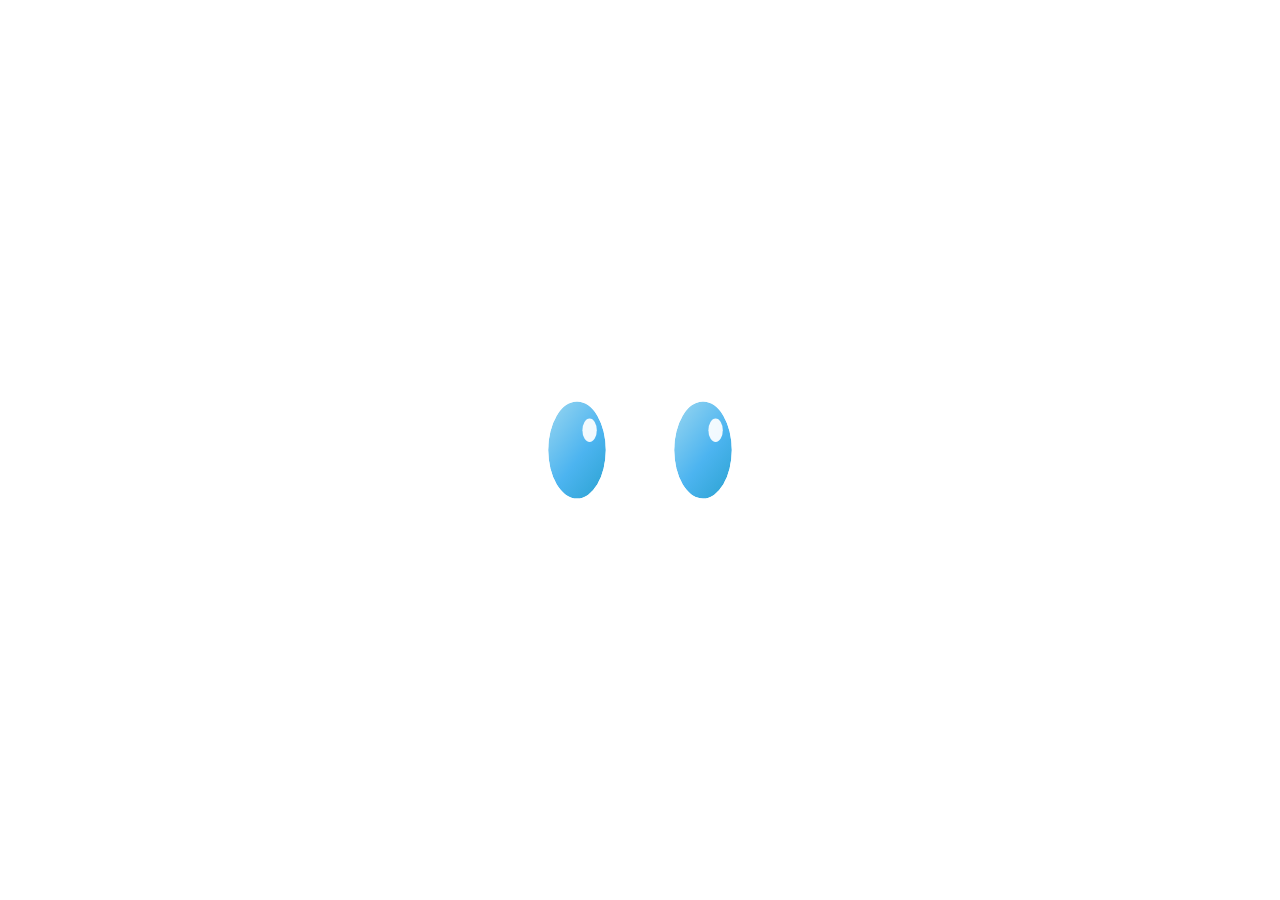
==== sydney2/index.html @ 77752e9c "Add Sydney 2 xatspace" ====
<!doctype html>
<html lang="en">
    <head>
        <meta charset="UTF-8" />
        <meta name="viewport" content="width=device-width, initial-scale=1.0" />
        <title>Sydney 2</title>
        <link rel="stylesheet" href="css/style.css" />
    </head>
    <body>
        <main class="xatspace" aria-label="Sydney Cinnamoroll inspired xatspace">
            <svg
                class="cinnamoroll"
                viewBox="0 0 1000 1000"
                role="img"
                aria-labelledby="cinnamoroll-title cinnamoroll-desc"
            >
                <title id="cinnamoroll-title">Cinnamoroll baby-blue eyes</title>
                <desc id="cinnamoroll-desc">
                    Two baby-blue Cinnamoroll inspired eyes on a pure white background.
                </desc>

                <defs>
                    <linearGradient id="eye-fill" x1="18%" y1="8%" x2="82%" y2="92%">
                        <stop offset="0%" stop-color="#89cff0" />
                        <stop offset="58%" stop-color="#4cb4f0" />
                        <stop offset="100%" stop-color="#34a7d9" />
                    </linearGradient>

                    <clipPath id="left-eye-clip">
                        <ellipse cx="430" cy="500" rx="32" ry="54" />
                    </clipPath>

                    <clipPath id="right-eye-clip">
                        <ellipse cx="570" cy="500" rx="32" ry="54" />
                    </clipPath>
                </defs>

                <g class="eyes" aria-hidden="true">
                    <g class="eye-track eye-track-left" clip-path="url(#left-eye-clip)">
                        <ellipse class="eye" cx="430" cy="500" rx="32" ry="54" />
                        <ellipse class="eye-shine" cx="444" cy="478" rx="8" ry="13" />
                        <rect class="eyelid eyelid-upper" x="390" y="360" width="80" height="66" rx="33" />
                        <rect class="eyelid eyelid-lower" x="390" y="574" width="80" height="66" rx="33" />
                    </g>

                    <g class="eye-track eye-track-right" clip-path="url(#right-eye-clip)">
                        <ellipse class="eye" cx="570" cy="500" rx="32" ry="54" />
                        <ellipse class="eye-shine" cx="584" cy="478" rx="8" ry="13" />
                        <rect class="eyelid eyelid-upper" x="530" y="360" width="80" height="66" rx="33" />
                        <rect class="eyelid eyelid-lower" x="530" y="574" width="80" height="66" rx="33" />
                    </g>
                </g>
            </svg>

            <a class="signature" href="https://xat.me/umbreon" target="_blank" rel="noopener noreferrer">
                <img src="signature.svg" alt="by karl" />
            </a>
        </main>

        <script src="js/script.js"></script>
    </body>
</html>
---- sydney2/css/style.css ----
:root {
    color-scheme: light;
    --fur: #ffffff;
    --eye-blue: #34a7d9;
}

* {
    box-sizing: border-box;
}

html,
body {
    width: 100%;
    min-height: 100%;
    margin: 0;
}

body {
    background: var(--fur);
    overflow: hidden;
}

.xatspace {
    position: relative;
    display: grid;
    place-items: center;
    width: 100vw;
    min-height: 100vh;
    background: var(--fur);
    overflow: hidden;
}

.cinnamoroll {
    display: block;
    width: min(100vw, 100vh);
    max-width: 980px;
    height: auto;
    overflow: visible;
    transform: translate3d(var(--tilt-x, 0), var(--tilt-y, 0), 0);
    transition: transform 140ms ease-out;
}

.eyes {
    animation: float-eyes 5.5s ease-in-out infinite;
    transform-origin: 500px 500px;
}

.eye-track {
    transform: translate(var(--eye-x, 0), var(--eye-y, 0));
    transition: transform 90ms ease-out;
}

.eye {
    fill: url("#eye-fill");
}

.eye-shine {
    fill: rgba(255, 255, 255, 0.92);
    pointer-events: none;
}

.eyelid {
    fill: var(--fur);
    pointer-events: none;
}

.eyelid-upper {
    animation: upper-lid 5.4s ease-in-out infinite;
}

.eyelid-lower {
    animation: lower-lid 5.4s ease-in-out infinite;
}

.eye-track-right .eyelid-upper,
.eye-track-right .eyelid-lower {
    animation-delay: 0.06s;
}

.signature {
    position: fixed;
    bottom: 28px;
    left: 50%;
    z-index: 2;
    opacity: 0.18;
    transform: translateX(-50%);
    transition:
        opacity 180ms ease,
        transform 180ms ease;
}

.signature:hover {
    opacity: 0.7;
    transform: translateX(-50%) translateY(-2px);
}

.signature img {
    display: block;
    width: auto;
    height: 24px;
    filter: none;
}

@keyframes float-eyes {
    0%,
    100% {
        transform: translateY(0);
    }

    50% {
        transform: translateY(-5px);
    }
}

@keyframes upper-lid {
    0%,
    3%,
    8%,
    58%,
    64%,
    100% {
        transform: translateY(0);
    }

    5%,
    60% {
        transform: translateY(86px);
    }
}

@keyframes lower-lid {
    0%,
    3%,
    8%,
    58%,
    64%,
    100% {
        transform: translateY(0);
    }

    5%,
    60% {
        transform: translateY(-86px);
    }
}

@media (prefers-reduced-motion: reduce) {
    .eyes,
    .eyelid-upper,
    .eyelid-lower {
        animation: none;
    }

    .cinnamoroll,
    .eye-track {
        transition: none;
    }
}

@media (max-width: 700px) {
    .cinnamoroll {
        width: 112vw;
    }

    .signature {
        bottom: 18px;
    }
}
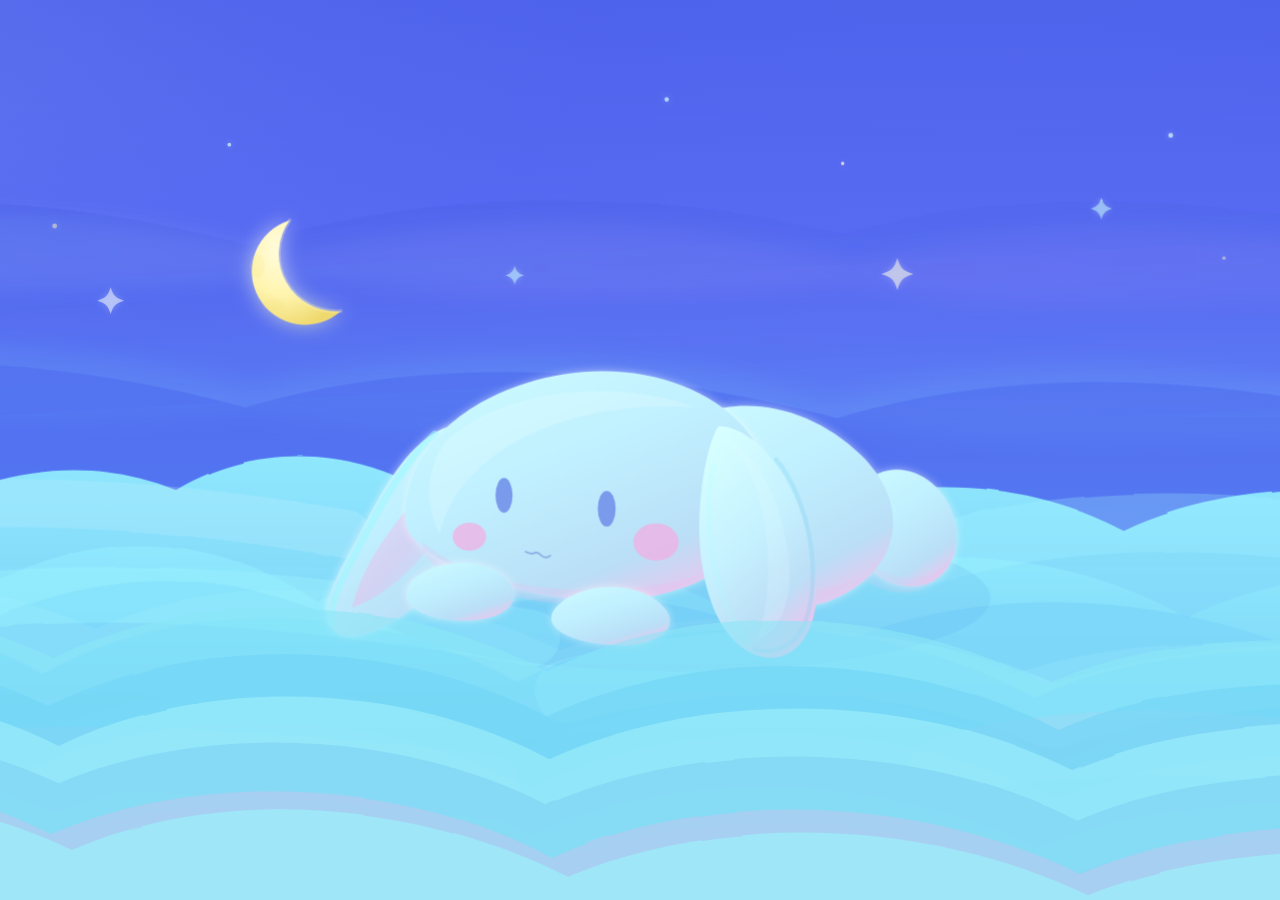
==== commit fbe76fa3: "Update Sydney2 Cinnamoroll xatspace" ====
--- a/sydney2/index.html
+++ b/sydney2/index.html
@@ -3,60 +3,665 @@
     <head>
         <meta charset="UTF-8" />
         <meta name="viewport" content="width=device-width, initial-scale=1.0" />
-        <title>Sydney 2</title>
+        <title>Cinnamoroll Test</title>
         <link rel="stylesheet" href="css/style.css" />
     </head>
     <body>
-        <main class="xatspace" aria-label="Sydney Cinnamoroll inspired xatspace">
+        <main class="stage" aria-label="Sydney Cinnamoroll cloud animation">
             <svg
-                class="cinnamoroll"
-                viewBox="0 0 1000 1000"
+                class="scene"
+                viewBox="0 0 960 540"
                 role="img"
-                aria-labelledby="cinnamoroll-title cinnamoroll-desc"
+                aria-labelledby="scene-title scene-desc"
+                preserveAspectRatio="xMidYMid slice"
             >
-                <title id="cinnamoroll-title">Cinnamoroll baby-blue eyes</title>
-                <desc id="cinnamoroll-desc">
-                    Two baby-blue Cinnamoroll inspired eyes on a pure white background.
+                <title id="scene-title">Sydney Cinnamoroll cloud animation</title>
+                <desc id="scene-desc">
+                    A custom pastel SVG scene with Cinnamoroll resting on clouds under a moonlit sky.
                 </desc>
 
                 <defs>
-                    <linearGradient id="eye-fill" x1="18%" y1="8%" x2="82%" y2="92%">
-                        <stop offset="0%" stop-color="#89cff0" />
-                        <stop offset="58%" stop-color="#4cb4f0" />
-                        <stop offset="100%" stop-color="#34a7d9" />
-                    </linearGradient>
-
-                    <clipPath id="left-eye-clip">
-                        <ellipse cx="430" cy="500" rx="32" ry="54" />
-                    </clipPath>
-
-                    <clipPath id="right-eye-clip">
-                        <ellipse cx="570" cy="500" rx="32" ry="54" />
-                    </clipPath>
+                    <linearGradient id="sky" x1="0" y1="0" x2="0" y2="1">
+                        <stop offset="0" stop-color="#3347df" />
+                        <stop offset="0.42" stop-color="#5268f3" />
+                        <stop offset="0.74" stop-color="#66aaf8" />
+                        <stop offset="1" stop-color="#8ad9ff" />
+                    </linearGradient>
+
+                    <linearGradient id="sky-brush" x1="0" y1="0" x2="1" y2="1">
+                        <stop offset="0" stop-color="#3447d8" stop-opacity="0.32" />
+                        <stop offset="1" stop-color="#739fff" stop-opacity="0.12" />
+                    </linearGradient>
+
+                    <radialGradient id="moon-sky-haze" cx="23%" cy="24%" r="26%">
+                        <stop offset="0" stop-color="#fff0b2" stop-opacity="0.16" />
+                        <stop offset="0.5" stop-color="#b4ddff" stop-opacity="0.09" />
+                        <stop offset="1" stop-color="#7aa8ff" stop-opacity="0" />
+                    </radialGradient>
+
+                    <radialGradient id="upper-sky-haze" cx="58%" cy="13%" r="62%">
+                        <stop offset="0" stop-color="#9ed4ff" stop-opacity="0.13" />
+                        <stop offset="0.48" stop-color="#c5a8ff" stop-opacity="0.06" />
+                        <stop offset="1" stop-color="#4657e8" stop-opacity="0" />
+                    </radialGradient>
+
+                    <linearGradient id="soft-violet-band" x1="0" y1="0" x2="1" y2="0">
+                        <stop offset="0" stop-color="#89f2ff" stop-opacity="0" />
+                        <stop offset="0.34" stop-color="#b8d8ff" stop-opacity="0.2" />
+                        <stop offset="0.6" stop-color="#f3b6ff" stop-opacity="0.13" />
+                        <stop offset="1" stop-color="#8af4ff" stop-opacity="0" />
+                    </linearGradient>
+
+                    <radialGradient id="star-soft-fill" cx="50%" cy="50%" r="58%">
+                        <stop offset="0" stop-color="#fffde6" stop-opacity="1" />
+                        <stop offset="0.54" stop-color="#d5fbff" stop-opacity="0.78" />
+                        <stop offset="1" stop-color="#d5fbff" stop-opacity="0" />
+                    </radialGradient>
+
+                    <linearGradient id="cloud-a" x1="0" y1="0" x2="0" y2="1">
+                        <stop offset="0" stop-color="#95f2ff" />
+                        <stop offset="1" stop-color="#66b6ee" />
+                    </linearGradient>
+
+                    <linearGradient id="cloud-b" x1="0" y1="0" x2="0" y2="1">
+                        <stop offset="0" stop-color="#76dcff" />
+                        <stop offset="1" stop-color="#5aa8ef" />
+                    </linearGradient>
+
+                    <linearGradient id="cloud-pink" x1="0" y1="0" x2="0" y2="1">
+                        <stop offset="0" stop-color="#ffc4ef" />
+                        <stop offset="1" stop-color="#f39bdc" />
+                    </linearGradient>
+
+                    <linearGradient id="fur" x1="0.2" y1="0" x2="0.82" y2="1">
+                        <stop offset="0" stop-color="#cbfaff" />
+                        <stop offset="0.42" stop-color="#c0efff" />
+                        <stop offset="0.78" stop-color="#badff7" />
+                        <stop offset="1" stop-color="#f1c3ed" />
+                    </linearGradient>
+
+                    <linearGradient id="fur-soft" x1="0.12" y1="0" x2="0.85" y2="1">
+                        <stop offset="0" stop-color="#e8ffff" stop-opacity="0.88" />
+                        <stop offset="0.58" stop-color="#b9efff" stop-opacity="0.58" />
+                        <stop offset="1" stop-color="#f4bde9" stop-opacity="0.48" />
+                    </linearGradient>
+
+                    <linearGradient id="front-ear-fur" x1="0.25" y1="0" x2="0.72" y2="1">
+                        <stop offset="0" stop-color="#d7ffff" />
+                        <stop offset="0.46" stop-color="#c6f2ff" />
+                        <stop offset="0.78" stop-color="#bddff7" />
+                        <stop offset="1" stop-color="#f0c2ed" />
+                    </linearGradient>
+
+                    <linearGradient id="ear-inner" x1="0" y1="0" x2="1" y2="1">
+                        <stop offset="0" stop-color="#f8c5f0" />
+                        <stop offset="0.52" stop-color="#eeb7ea" />
+                        <stop offset="1" stop-color="#aef8ff" />
+                    </linearGradient>
+
+                    <radialGradient id="moon-fill" cx="34%" cy="28%" r="78%">
+                        <stop offset="0" stop-color="#fffde2" />
+                        <stop offset="0.55" stop-color="#fff5af" />
+                        <stop offset="1" stop-color="#efd96e" />
+                    </radialGradient>
+
+                    <radialGradient id="sparkle-gold-glow" cx="50%" cy="50%" r="58%">
+                        <stop offset="0" stop-color="#fffad3" stop-opacity="0.95" />
+                        <stop offset="1" stop-color="#fff074" stop-opacity="0" />
+                    </radialGradient>
+
+                    <radialGradient id="sparkle-cyan-glow" cx="50%" cy="50%" r="58%">
+                        <stop offset="0" stop-color="#bafcff" stop-opacity="0.82" />
+                        <stop offset="0.56" stop-color="#a7f6ff" stop-opacity="0.28" />
+                        <stop offset="1" stop-color="#8ff5ff" stop-opacity="0" />
+                    </radialGradient>
+
+                    <radialGradient id="sparkle-pink-glow" cx="50%" cy="50%" r="58%">
+                        <stop offset="0" stop-color="#ffd3f3" stop-opacity="0.72" />
+                        <stop offset="0.58" stop-color="#ffc4ed" stop-opacity="0.24" />
+                        <stop offset="1" stop-color="#ffb4e6" stop-opacity="0" />
+                    </radialGradient>
+
+                    <linearGradient id="sparkle-ribbon-gradient" x1="0" y1="0" x2="1" y2="0">
+                        <stop offset="0" stop-color="#bffbff" stop-opacity="0" />
+                        <stop offset="0.32" stop-color="#bffbff" stop-opacity="0.72" />
+                        <stop offset="0.62" stop-color="#fff8b8" stop-opacity="0.92" />
+                        <stop offset="1" stop-color="#ffccef" stop-opacity="0" />
+                    </linearGradient>
+
+                    <filter id="cloud-soft" x="-5%" y="-10%" width="110%" height="125%">
+                        <feTurbulence baseFrequency="0.014" numOctaves="2" seed="13" type="fractalNoise" result="noise" />
+                        <feDisplacementMap in="SourceGraphic" in2="noise" scale="2.1" />
+                    </filter>
+
+                    <filter id="sky-soft" x="-12%" y="-12%" width="124%" height="124%">
+                        <feGaussianBlur stdDeviation="8" />
+                    </filter>
+
+                    <filter id="ambient-star-glow" x="-160%" y="-160%" width="420%" height="420%">
+                        <feGaussianBlur stdDeviation="2.2" result="blur" />
+                        <feColorMatrix
+                            in="blur"
+                            type="matrix"
+                            values="1 0 0 0 0.72  0 1 0 0 0.92  0 0 1 0 1  0 0 0 0.42 0"
+                            result="halo"
+                        />
+                        <feMerge>
+                            <feMergeNode in="halo" />
+                            <feMergeNode in="SourceGraphic" />
+                        </feMerge>
+                    </filter>
+
+                    <filter id="moon-glow" x="-110%" y="-110%" width="320%" height="320%">
+                        <feGaussianBlur stdDeviation="7.5" result="blur" />
+                        <feColorMatrix
+                            in="blur"
+                            type="matrix"
+                            values="1 0 0 0 1  0 1 0 0 0.86  0 0 1 0 0.32  0 0 0 0.58 0"
+                            result="glow"
+                        />
+                        <feMerge>
+                            <feMergeNode in="glow" />
+                            <feMergeNode in="SourceGraphic" />
+                        </feMerge>
+                    </filter>
+
+                    <filter id="fur-glow" x="-35%" y="-45%" width="170%" height="190%">
+                        <feGaussianBlur stdDeviation="3.2" result="blur" />
+                        <feColorMatrix
+                            in="blur"
+                            type="matrix"
+                            values="1 0 0 0 0.9  0 1 0 0 0.88  0 0 1 0 0.45  0 0 0 0.5 0"
+                            result="warm"
+                        />
+                        <feMerge>
+                            <feMergeNode in="warm" />
+                            <feMergeNode in="SourceGraphic" />
+                        </feMerge>
+                    </filter>
+
+                    <filter id="star-glow" x="-130%" y="-130%" width="360%" height="360%">
+                        <feGaussianBlur stdDeviation="4.4" result="blur" />
+                        <feColorMatrix
+                            in="blur"
+                            type="matrix"
+                            values="1 0 0 0 0.72  0 1 0 0 0.94  0 0 1 0 1  0 0 0 0.62 0"
+                            result="halo"
+                        />
+                        <feMerge>
+                            <feMergeNode in="halo" />
+                            <feMergeNode in="SourceGraphic" />
+                        </feMerge>
+                    </filter>
+
                 </defs>
 
-                <g class="eyes" aria-hidden="true">
-                    <g class="eye-track eye-track-left" clip-path="url(#left-eye-clip)">
-                        <ellipse class="eye" cx="430" cy="500" rx="32" ry="54" />
-                        <ellipse class="eye-shine" cx="444" cy="478" rx="8" ry="13" />
-                        <rect class="eyelid eyelid-upper" x="390" y="360" width="80" height="66" rx="33" />
-                        <rect class="eyelid eyelid-lower" x="390" y="574" width="80" height="66" rx="33" />
-                    </g>
-
-                    <g class="eye-track eye-track-right" clip-path="url(#right-eye-clip)">
-                        <ellipse class="eye" cx="570" cy="500" rx="32" ry="54" />
-                        <ellipse class="eye-shine" cx="584" cy="478" rx="8" ry="13" />
-                        <rect class="eyelid eyelid-upper" x="530" y="360" width="80" height="66" rx="33" />
-                        <rect class="eyelid eyelid-lower" x="530" y="574" width="80" height="66" rx="33" />
+                <rect x="-1100" y="-300" width="3160" height="1080" fill="url(#sky)" />
+
+                <g class="sky-atmosphere">
+                    <rect x="-1100" y="-300" width="3160" height="1080" fill="url(#upper-sky-haze)" />
+                    <rect x="-1100" y="-300" width="3160" height="1080" fill="url(#moon-sky-haze)" />
+                    <g filter="url(#sky-soft)" opacity="0.72">
+                        <path
+                            class="sky-band band-one"
+                            d="M-1100 102C-954 66 -810 76 -668 114C-526 78 -378 84 -230 122C-84 80 76 86 220 124C360 88 504 94 642 128C786 92 936 96 1082 130C1236 94 1398 101 1542 136C1708 98 1904 108 2060 150V220C1888 174 1700 170 1534 153C1384 178 1228 160 1084 164C932 144 788 178 642 146C500 157 362 161 224 140C84 155 -70 146 -226 152C-378 160 -528 136 -674 156C-820 140 -960 146 -1100 168Z"
+                            fill="url(#soft-violet-band)"
+                        />
+                        <path
+                            class="sky-band band-two"
+                            d="M-1100 202C-962 164 -820 174 -684 210C-544 172 -402 176 -256 216C-112 176 46 184 190 224C330 184 480 190 622 232C760 194 930 202 1094 244C1242 204 1404 214 1548 258C1710 220 1900 232 2060 282V346C1880 292 1708 284 1542 286C1388 260 1242 270 1092 274C930 252 778 280 622 250C474 265 330 266 188 242C42 258 -108 248 -254 255C-412 266 -552 242 -690 260C-834 246 -964 250 -1100 278Z"
+                            fill="#89eaff"
+                            opacity="0.16"
+                        />
+                    </g>
+                </g>
+
+                <g class="ambient-stars" filter="url(#ambient-star-glow)">
+                    <g class="star-depth star-depth-back">
+                        <circle class="ambient-dot twinkle-slow" cx="41" cy="102" r="1.8" fill="#fff7b6" />
+                        <circle class="ambient-dot twinkle-soft" cx="172" cy="41" r="1.4" fill="#c8fbff" />
+                        <circle class="ambient-dot twinkle-soft" cx="500" cy="7" r="1.7" fill="#c9f8ff" />
+                        <circle class="ambient-dot twinkle-slow" cx="632" cy="55" r="1.3" fill="#fffbe0" />
+                        <circle class="ambient-dot twinkle-soft" cx="878" cy="34" r="1.8" fill="#d8fbff" />
+                        <circle class="ambient-dot twinkle-slow" cx="918" cy="126" r="1.2" fill="#fff6ba" />
+                    </g>
+                    <g class="star-depth star-depth-front">
+                        <path
+                            class="ambient-star twinkle-bright"
+                            d="M0 -10C2 -3.6 3.6 -2 10 0C3.6 2 2 3.6 0 10C-2 3.6 -3.6 2 -10 0C-3.6 -2 -2 -3.6 0 -10Z"
+                            transform="translate(83 158)"
+                            fill="#f7fbff"
+                        />
+                        <path
+                            class="ambient-star twinkle-soft"
+                            d="M0 -7C1.4 -2.7 2.7 -1.4 7 0C2.7 1.4 1.4 2.7 0 7C-1.4 2.7 -2.7 1.4 -7 0C-2.7 -1.4 -1.4 -2.7 0 -7Z"
+                            transform="translate(386 139)"
+                            fill="#c7fbff"
+                        />
+                        <path
+                            class="ambient-star twinkle-bright"
+                            d="M0 -12C2.4 -4.2 4.2 -2.4 12 0C4.2 2.4 2.4 4.2 0 12C-2.4 4.2 -4.2 2.4 -12 0C-4.2 -2.4 -2.4 -4.2 0 -12Z"
+                            transform="translate(673 138)"
+                            fill="#fffbe6"
+                        />
+                        <path
+                            class="ambient-star twinkle-soft"
+                            d="M0 -8C1.6 -3 3 -1.6 8 0C3 1.6 1.6 3 0 8C-1.6 3 -3 1.6 -8 0C-3 -1.6 -1.6 -3 0 -8Z"
+                            transform="translate(826 89)"
+                            fill="#c8fbff"
+                        />
+                    </g>
+                </g>
+
+                <g class="sky-brushes" filter="url(#cloud-soft)">
+                    <path
+                        d="M-1100 88C-958 50 -808 68 -672 104C-532 66 -388 74 -250 110C-108 70 42 78 184 116C326 74 486 72 632 108C780 68 934 82 1082 116C1236 80 1394 86 1540 126C1712 90 1900 96 2060 132V246H-1100Z"
+                        fill="url(#sky-brush)"
+                    />
+                    <path
+                        d="M-1100 214C-960 180 -816 188 -680 224C-540 186 -398 194 -260 232C-112 190 44 200 184 238C326 196 480 208 628 246C770 204 930 214 1088 256C1240 220 1398 232 1546 276C1710 238 1900 248 2060 292V358H-1100Z"
+                        fill="#435beb"
+                        opacity="0.34"
+                    />
+                </g>
+
+                <g class="moon-stars">
+                    <g class="moon" filter="url(#moon-glow)">
+                        <path
+                            class="moon-crescent"
+                            d="M217.2 97.8A40 40 0 1 0 255.6 165.8A43 43 0 0 1 217.2 97.8Z"
+                            fill="url(#moon-fill)"
+                        />
+                        <path
+                            class="moon-inner-rim"
+                            d="M255.6 165.8A43 43 0 0 1 217.2 97.8"
+                            fill="none"
+                            stroke="#fff7bd"
+                            stroke-linecap="round"
+                            stroke-width="2.8"
+                            opacity="0.28"
+                        />
+                        <ellipse cx="193" cy="132" rx="5.5" ry="9" fill="#f2d76d" opacity="0.13" />
+                        <ellipse cx="205" cy="161" rx="8.5" ry="4.4" fill="#f2d76d" opacity="0.1" />
+                        <ellipse cx="205" cy="111" rx="4.8" ry="3.3" fill="#fffbd8" opacity="0.2" />
+                    </g>
+
+                </g>
+
+                <g class="cloud-field" filter="url(#cloud-soft)">
+                    <g class="cloud-back">
+                        <path
+                            d="M-680 318C-585 278 -458 278 -360 320C-278 282 -164 284 -72 322C-8 286 62 272 132 300C194 262 278 266 342 316C421 283 512 290 586 326C665 286 768 290 842 330C935 286 1062 292 1150 334C1240 304 1422 316 1660 364V650H-680Z"
+                            fill="url(#cloud-a)"
+                            opacity="0.92"
+                        />
+                        <path
+                            d="M-680 368C-574 320 -438 324 -336 372C-245 326 -120 328 -20 378C67 326 160 331 238 384C330 336 458 338 548 392C648 334 790 338 890 396C996 342 1160 352 1660 420V650H-680Z"
+                            fill="url(#cloud-a)"
+                            opacity="0.56"
+                        />
+                        <path
+                            d="M-680 392C-575 350 -445 350 -345 398C-254 354 -125 358 -22 405C82 350 194 360 290 415C386 364 512 370 610 424C722 366 888 372 1014 438C1136 390 1336 404 1660 470V650H-680Z"
+                            fill="#7bd6fa"
+                            opacity="0.76"
+                        />
+                        <path
+                            d="M-680 382C-556 340 -402 346 -280 392C-178 350 -40 356 72 404C170 360 310 366 420 420C520 382 655 390 760 438C880 396 1064 408 1660 490V650H-680Z"
+                            fill="#b8f2ff"
+                            opacity="0.13"
+                        />
+                    </g>
+
+                    <g class="cloud-mid">
+                        <path
+                            d="M-680 430C-574 374 -424 374 -320 430C-214 374 -70 380 32 438C138 378 282 384 388 444C502 386 660 392 776 456C894 400 1082 406 1660 502V650H-680Z"
+                            fill="url(#cloud-b)"
+                            opacity="0.96"
+                        />
+                        <path
+                            d="M-680 476C-570 424 -430 424 -326 478C-222 428 -82 432 20 488C124 432 278 438 386 498C505 438 672 438 792 504C914 450 1098 458 1660 540V650H-680Z"
+                            fill="url(#cloud-b)"
+                            opacity="0.68"
+                        />
+                    </g>
+
+                    <g class="cloud-front">
+                        <path
+                            d="M-680 502C-572 450 -436 448 -330 500C-226 452 -86 456 20 510C130 456 285 464 398 524C510 466 674 470 792 532C910 480 1090 488 1660 570V650H-680Z"
+                            fill="#8be2fb"
+                            opacity="0.86"
+                        />
+                        <path
+                            d="M-680 530C-574 478 -430 482 -324 536C-214 486 -70 490 42 542C150 494 290 500 398 558C510 506 666 512 778 568C896 516 1090 522 1660 596V650H-680Z"
+                            fill="#8be2fb"
+                            opacity="0.8"
+                        />
+                        <path
+                            d="M-680 550C-565 502 -430 506 -328 558C-220 512 -84 518 18 570C128 520 278 528 392 588C520 532 670 538 784 596C912 542 1122 548 1660 626V650H-680Z"
+                            fill="#f3b2e9"
+                            opacity="0.38"
+                        />
+                        <g class="cloud-brush" fill="none" stroke-linecap="round" stroke-linejoin="round">
+                            <path d="M-650 336C-520 300 -358 300 -224 340C-90 300 80 302 260 333" stroke="#c6efff" stroke-width="36" opacity="0.22" />
+                            <path d="M-620 390C-460 352 -286 360 -150 410C-18 366 170 370 399 411" stroke="#a0f7ff" stroke-width="42" opacity="0.32" />
+                            <path d="M425 451C548 418 680 422 790 470C920 426 1080 432 1260 476C1386 448 1500 460 1660 506" stroke="#a6f6ff" stroke-width="48" opacity="0.25" />
+                            <path d="M700 348C820 312 980 318 1120 360C1260 326 1450 335 1660 392" stroke="#a1f7ff" stroke-width="44" opacity="0.26" />
+                            <path d="M-620 514C-470 478 -330 486 -190 532C-60 490 130 496 366 522" stroke="#ffafe6" stroke-width="48" opacity="0.26" />
+                            <path d="M705 510C830 474 982 488 1118 532C1260 498 1450 510 1660 570" stroke="#ffafe6" stroke-width="48" opacity="0.24" />
+                        </g>
+                    </g>
+                </g>
+
+                <g class="cinnamoroll">
+                    <ellipse class="ground-glow" cx="508" cy="381" rx="235" ry="55" fill="#5ba6ee" opacity="0.17" />
+
+                    <g class="body-back" filter="url(#fur-glow)">
+                        <path
+                            class="tail-ball"
+                            d="M647 296C669 273 707 287 716 323C724 357 699 380 669 370C642 361 627 317 647 296Z"
+                            fill="url(#fur)"
+                        />
+                        <path
+                            class="tail-shadow"
+                            d="M643 346C659 368 696 374 711 352C706 380 665 385 643 363C637 357 637 350 643 346Z"
+                            fill="#efb8e7"
+                            opacity="0.14"
+                        />
+                        <path
+                            class="back-hump"
+                            d="M499 260C537 224 602 231 646 274C687 315 672 362 625 382C579 401 527 373 506 327C493 299 487 272 499 260Z"
+                            fill="url(#fur)"
+                        />
+                        <path
+                            class="back-shade"
+                            d="M519 323C548 370 599 386 640 367C618 392 557 397 520 355C508 341 505 328 519 323Z"
+                            fill="#efb8e7"
+                            opacity="0.2"
+                        />
+                    </g>
+
+                    <g class="left-ear-group" filter="url(#fur-glow)">
+                        <g class="left-ear-rest">
+                            <path
+                                class="left-ear"
+                                d="M332 254C309 264 291 292 275 323C259 354 242 378 246 397C252 419 281 411 311 387C343 361 366 323 379 289C385 273 371 257 349 253C343 252 337 252 332 254Z"
+                                fill="url(#fur)"
+                            />
+                            <path
+                                class="cool-edge left-ear-edge"
+                                d="M326 258C300 282 280 321 260 360C252 376 247 390 248 400"
+                            />
+                            <path
+                                class="left-inner"
+                                d="M304 316C286 337 270 363 264 388C286 381 307 363 326 338C335 326 332 315 323 311C317 309 310 310 304 316Z"
+                                fill="url(#ear-inner)"
+                                opacity="0.44"
+                            />
+                        </g>
+                        <g class="left-ear-rise">
+                            <path
+                                class="left-ear"
+                                d="M330 178C365 183 386 224 383 264C379 303 350 319 318 297C287 276 275 235 285 204C292 184 307 174 330 178Z"
+                                fill="url(#fur)"
+                            />
+                            <path
+                                class="left-inner"
+                                d="M322 191C349 200 369 229 369 258C350 239 330 218 305 198C309 192 315 189 322 191Z"
+                                fill="url(#ear-inner)"
+                                opacity="0.5"
+                            />
+                        </g>
+                    </g>
+
+                    <g class="head-group" filter="url(#fur-glow)">
+                        <path
+                            class="head"
+                            d="M304 323C302 278 337 238 394 220C457 200 523 214 558 253C588 287 579 330 540 359C497 391 413 389 348 361C321 349 305 336 304 323Z"
+                            fill="url(#fur)"
+                        />
+                        <path
+                            class="belly-shade"
+                            d="M317 339C356 374 447 386 525 364C482 397 380 390 331 360C321 354 316 346 317 339Z"
+                            fill="#eeb6eb"
+                            opacity="0.24"
+                        />
+                        <path
+                            class="head-highlight"
+                            d="M337 261C377 227 454 214 522 238C456 234 392 249 354 289C341 302 333 318 330 333C318 314 319 279 337 261Z"
+                            fill="#eaffff"
+                            opacity="0.22"
+                        />
+                    </g>
+
+                    <g class="front-ear">
+                        <path
+                            class="right-ear"
+                            d="M539 252C570 254 598 294 609 346C623 408 592 440 559 420C531 402 520 350 526 301C529 275 535 257 539 252Z"
+                            fill="url(#front-ear-fur)"
+                        />
+                        <path
+                            class="right-ear-highlight"
+                            d="M544 263C565 270 583 301 590 340C597 377 588 405 566 414C579 389 579 338 568 301C562 282 553 268 544 263Z"
+                            fill="#eaffff"
+                            opacity="0.16"
+                        />
+                        <path
+                            class="right-ear-body-seam"
+                            d="M582 277C606 305 618 366 603 401C596 416 583 423 566 420"
+                            fill="none"
+                        />
+                        <path
+                            class="cool-edge right-ear-edge"
+                            d="M535 282C526 326 535 380 561 415"
+                        />
+                    </g>
+
+                    <g class="paws" filter="url(#fur-glow)">
+                        <path
+                            class="paw left-paw"
+                            d="M309 368C329 350 365 350 381 368C395 384 376 399 345 398C318 397 295 386 309 368Z"
+                            fill="url(#fur)"
+                        />
+                        <path
+                            class="paw right-paw"
+                            d="M419 386C439 368 480 368 498 388C512 404 491 419 456 416C427 414 402 402 419 386Z"
+                            fill="url(#fur)"
+                        />
+                    </g>
+
+                    <g class="face">
+                        <ellipse class="eye eye-left" cx="378" cy="304" rx="6.4" ry="13" fill="#7a9bec" />
+                        <ellipse class="eye eye-right" cx="455" cy="314" rx="6.7" ry="13.4" fill="#7a9bec" />
+                        <ellipse class="cheek cheek-left" cx="352" cy="335" rx="12.5" ry="10.5" fill="#f4aee3" opacity="0.72" />
+                        <ellipse class="cheek cheek-right" cx="492" cy="339" rx="17" ry="14" fill="#f4aee3" opacity="0.72" />
+                        <path
+                            class="mouth"
+                            d="M394.2 346.3C396.6 347.6 398.9 348.5 401.1 347.1C402.8 346 404.6 347.8 406.1 349.2C408 351 410.6 350.8 412.7 349.2"
+                            fill="none"
+                            stroke="#7f9edd"
+                            stroke-width="1.35"
+                            stroke-linecap="round"
+                            stroke-linejoin="round"
+                            opacity="0.72"
+                        />
+                    </g>
+                </g>
+
+                <g class="cloud-cover" filter="url(#cloud-soft)">
+                    <path
+                        d="M-680 420C-570 370 -420 372 -316 420C-210 370 -68 374 40 426C148 372 302 378 410 436C520 380 674 386 784 446C900 392 1080 398 1660 500V650H-680Z"
+                        fill="#8be7f7"
+                        opacity="0.6"
+                    />
+                    <path
+                        d="M-680 452C-568 398 -424 402 -316 456C-212 406 -70 410 36 462C150 406 300 412 410 470C524 416 678 420 794 480C918 424 1110 432 1660 528V650H-680Z"
+                        fill="#73d5f5"
+                        opacity="0.56"
+                    />
+                    <path
+                        d="M-680 484C-572 430 -420 432 -314 486C-206 436 -62 438 44 492C154 438 304 444 412 502C528 448 688 452 804 510C936 454 1128 462 1660 552V650H-680Z"
+                        fill="#9beefa"
+                        opacity="0.68"
+                    />
+                    <path
+                        d="M-680 510C-568 456 -420 460 -310 514C-205 464 -62 470 44 520C152 474 300 480 410 536C528 484 690 488 808 548C934 494 1120 500 1660 584V650H-680Z"
+                        fill="#7ccff2"
+                        opacity="0.54"
+                    />
+                    <path
+                        d="M-680 540C-568 486 -420 492 -314 548C-208 498 -66 505 38 558C150 510 304 516 414 576C530 522 692 530 810 588C942 532 1130 538 1660 618V650H-680Z"
+                        fill="#f6b5ea"
+                        opacity="0.28"
+                    />
+                    <path
+                        d="M-680 552C-565 500 -420 506 -310 560C-200 512 -54 518 54 570C164 522 310 532 426 590C546 540 700 548 816 604C945 552 1138 558 1660 630V650H-680Z"
+                        fill="#9beefa"
+                        opacity="0.74"
+                    />
+                </g>
+
+                <g class="ear-sparkles" filter="url(#star-glow)">
+                    <g class="sparkle-layer ribbon-layer">
+                        <path
+                            class="sparkle-ribbon ribbon-one"
+                            d="M392 165C430 130 470 106 522 103C570 100 606 113 642 142"
+                            stroke="url(#sparkle-ribbon-gradient)"
+                            stroke-width="5.4"
+                        />
+                        <path
+                            class="sparkle-ribbon ribbon-two"
+                            d="M426 143C463 111 511 87 565 92"
+                            stroke="#fff8bd"
+                            stroke-width="2.2"
+                        />
+                    </g>
+                    <g class="sparkle-layer halo-layer halo-lag-one">
+                        <circle class="sparkle-halo halo-one" cx="463" cy="112" r="26" fill="url(#sparkle-gold-glow)" />
+                    </g>
+                    <g class="sparkle-layer halo-layer halo-lag-two">
+                        <circle class="sparkle-halo halo-two" cx="542" cy="103" r="33" fill="url(#sparkle-cyan-glow)" />
+                    </g>
+                    <g class="sparkle-layer halo-layer halo-lag-three">
+                        <circle class="sparkle-halo halo-three" cx="606" cy="135" r="24" fill="url(#sparkle-pink-glow)" />
+                    </g>
+
+                    <g class="sparkle-layer star-lag-one">
+                        <g class="sparkle-star sparkle-one" transform="translate(402 158) rotate(-12)">
+                            <path
+                                class="spark-core"
+                                d="M0 -9C1.9 -3.5 3.5 -1.9 9 0C3.5 1.9 1.9 3.5 0 9C-1.9 3.5 -3.5 1.9 -9 0C-3.5 -1.9 -1.9 -3.5 0 -9Z"
+                                fill="#bdfdff"
+                            />
+                        </g>
+                    </g>
+                    <g class="sparkle-layer star-lag-two">
+                        <g class="sparkle-star sparkle-two" transform="translate(449 112) rotate(11)">
+                            <path
+                                class="spark-core"
+                                d="M0 -16C3.2 -6 6 -3.2 16 0C6 3.2 3.2 6 0 16C-3.2 6 -6 3.2 -16 0C-6 -3.2 -3.2 -6 0 -16Z"
+                                fill="#fffdda"
+                            />
+                        </g>
+                    </g>
+                    <g class="sparkle-layer star-lag-three">
+                        <g class="sparkle-star sparkle-three" transform="translate(507 82) rotate(-8)">
+                            <path
+                                class="spark-core"
+                                d="M0 -23C4.4 -8.2 8.2 -4.4 23 0C8.2 4.4 4.4 8.2 0 23C-4.4 8.2 -8.2 4.4 -23 0C-8.2 -4.4 -4.4 -8.2 0 -23Z"
+                                fill="#fffef0"
+                            />
+                        </g>
+                    </g>
+                    <g class="sparkle-layer star-lag-four">
+                        <g class="sparkle-star sparkle-four" transform="translate(553 111) rotate(15)">
+                            <path
+                                class="spark-core"
+                                d="M0 -13C2.8 -4.7 4.7 -2.8 13 0C4.7 2.8 2.8 4.7 0 13C-2.8 4.7 -4.7 2.8 -13 0C-4.7 -2.8 -2.8 -4.7 0 -13Z"
+                                fill="#bdfdff"
+                            />
+                        </g>
+                    </g>
+                    <g class="sparkle-layer star-lag-five">
+                        <g class="sparkle-star sparkle-five" transform="translate(614 97) rotate(-14)">
+                            <path
+                                class="spark-core"
+                                d="M0 -19C3.7 -6.8 6.8 -3.7 19 0C6.8 3.7 3.7 6.8 0 19C-3.7 6.8 -6.8 3.7 -19 0C-6.8 -3.7 -3.7 -6.8 0 -19Z"
+                                fill="#fff9c8"
+                            />
+                        </g>
+                    </g>
+                    <g class="sparkle-layer star-lag-six">
+                        <g class="sparkle-star sparkle-six" transform="translate(589 145) rotate(7)">
+                            <path
+                                class="spark-core"
+                                d="M0 -8C1.8 -3 3 -1.8 8 0C3 1.8 1.8 3 0 8C-1.8 3 -3 1.8 -8 0C-3 -1.8 -1.8 -3 0 -8Z"
+                                fill="#ffd0ef"
+                            />
+                        </g>
+                    </g>
+
+                    <g class="sparkle-layer dust-lag-one">
+                        <circle class="sparkle-dust dust-one" cx="427" cy="135" r="2.7" fill="#fff7a6" />
+                    </g>
+                    <g class="sparkle-layer dust-lag-two">
+                        <circle class="sparkle-dust dust-two" cx="476" cy="91" r="2.2" fill="#ccfbff" />
+                    </g>
+                    <g class="sparkle-layer dust-lag-three">
+                        <circle class="sparkle-dust dust-three" cx="535" cy="139" r="2.5" fill="#ffd4f2" />
+                    </g>
+                    <g class="sparkle-layer dust-lag-four">
+                        <circle class="sparkle-dust dust-four" cx="638" cy="123" r="2" fill="#d9fdff" />
                     </g>
                 </g>
             </svg>
-
-            <a class="signature" href="https://xat.me/umbreon" target="_blank" rel="noopener noreferrer">
-                <img src="signature.svg" alt="by karl" />
-            </a>
         </main>
-
-        <script src="js/script.js"></script>
+        <script>
+            (() => {
+                const scene = document.querySelector(".scene");
+                const baseWidth = 960;
+                const baseHeight = 540;
+                const centerX = baseWidth / 2;
+                const centerY = baseHeight / 2;
+                const maxWorldWidth = 2320;
+                const maxWorldHeight = 770;
+
+                function updateViewBox() {
+                    const viewportWidth = window.innerWidth || baseWidth;
+                    const viewportHeight = window.innerHeight || baseHeight;
+                    const viewportAspect = viewportWidth / viewportHeight;
+                    const baseAspect = baseWidth / baseHeight;
+                    let x = 0;
+                    let y = 0;
+                    let width = baseWidth;
+                    let height = baseHeight;
+
+                    if (viewportAspect > baseAspect) {
+                        const extraHeight = Math.min(0.34, (viewportAspect - baseAspect) * 0.16);
+                        height = baseHeight * (1 + extraHeight);
+                        width = height * viewportAspect;
+                    } else if (viewportAspect < baseAspect) {
+                        height = Math.min(760, baseWidth / viewportAspect);
+                        width = height * viewportAspect;
+                    }
+
+                    if (width > maxWorldWidth) {
+                        width = maxWorldWidth;
+                        height = width / viewportAspect;
+                    }
+
+                    if (height > maxWorldHeight) {
+                        height = maxWorldHeight;
+                        width = height * viewportAspect;
+                    }
+
+                    x = centerX - width / 2;
+                    y = centerY - height / 2;
+                    scene.setAttribute("viewBox", `${x} ${y} ${width} ${height}`);
+                }
+
+                updateViewBox();
+                window.addEventListener("resize", updateViewBox, { passive: true });
+            })();
+        </script>
     </body>
 </html>
--- a/sydney2/css/style.css
+++ b/sydney2/css/style.css
@@ -1,7 +1,8 @@
 :root {
-    color-scheme: light;
-    --fur: #ffffff;
-    --eye-blue: #34a7d9;
+    color-scheme: dark;
+    --loop: 2050ms;
+    --sky-fallback: #4257ed;
+    --fur-edge: transparent;
 }
 
 * {
@@ -11,158 +12,975 @@
 html,
 body {
     width: 100%;
-    min-height: 100%;
+    height: 100%;
     margin: 0;
 }
 
 body {
-    background: var(--fur);
     overflow: hidden;
-}
-
-.xatspace {
-    position: relative;
+    background: var(--sky-fallback);
+}
+
+.stage {
     display: grid;
     place-items: center;
     width: 100vw;
-    min-height: 100vh;
-    background: var(--fur);
+    height: 100vh;
+    height: 100dvh;
+    background: var(--sky-fallback);
+}
+
+.scene {
+    display: block;
+    width: 100vw;
+    height: 100vh;
+    height: 100dvh;
     overflow: hidden;
 }
 
+.cloud-back {
+    animation: none;
+}
+
+.cloud-mid {
+    animation: none;
+}
+
+.cloud-front {
+    animation: none;
+}
+
+.cloud-cover {
+    animation: none;
+}
+
+.sky-atmosphere,
+.ambient-stars {
+    pointer-events: none;
+}
+
+.sky-band {
+    animation: sky-band-breathe calc(var(--loop) * 5) ease-in-out infinite;
+}
+
+.band-two {
+    animation-delay: calc(var(--loop) * -1.4);
+}
+
+.ambient-dot,
+.ambient-star {
+    opacity: 0.72;
+    transform-box: fill-box;
+    transform-origin: center;
+}
+
+.twinkle-slow {
+    animation: ambient-twinkle-slow calc(var(--loop) * 4.6) ease-in-out infinite;
+}
+
+.twinkle-soft {
+    animation: ambient-twinkle-soft calc(var(--loop) * 3.8) ease-in-out infinite;
+}
+
+.twinkle-bright {
+    animation: ambient-twinkle-bright calc(var(--loop) * 4.2) ease-in-out infinite;
+}
+
+.star-depth-back .ambient-dot:nth-child(2n),
+.star-depth-front .ambient-star:nth-child(2n) {
+    animation-delay: calc(var(--loop) * -0.9);
+}
+
+.star-depth-back .ambient-dot:nth-child(3n),
+.star-depth-front .ambient-star:nth-child(3n) {
+    animation-delay: calc(var(--loop) * -1.8);
+}
+
+.moon {
+    animation: moon-pulse calc(var(--loop) * 2) ease-in-out infinite;
+    transform-box: fill-box;
+    transform-origin: center;
+}
+
+.moon-crescent,
+.moon-inner-rim,
+.moon-lit-rim {
+    shape-rendering: geometricPrecision;
+}
+
 .cinnamoroll {
-    display: block;
-    width: min(100vw, 100vh);
-    max-width: 980px;
-    height: auto;
-    overflow: visible;
-    transform: translate3d(var(--tilt-x, 0), var(--tilt-y, 0), 0);
-    transition: transform 140ms ease-out;
-}
-
-.eyes {
-    animation: float-eyes 5.5s ease-in-out infinite;
-    transform-origin: 500px 500px;
-}
-
-.eye-track {
-    transform: translate(var(--eye-x, 0), var(--eye-y, 0));
-    transition: transform 90ms ease-out;
+    animation: none;
+    transform-box: fill-box;
+    transform-origin: 52% 62%;
+}
+
+.head,
+.back-hump,
+.right-ear,
+.left-ear,
+.tail,
+.tail-puff,
+.tail-ball,
+.paw {
+    stroke: var(--fur-edge);
+    stroke-width: 0;
+    stroke-linejoin: round;
+}
+
+.belly-shade,
+.head-highlight,
+.left-inner,
+.right-inner,
+.right-ear-highlight {
+    pointer-events: none;
+}
+
+.cool-edge,
+.warm-rim {
+    fill: none;
+    pointer-events: none;
+    stroke-linecap: round;
+    stroke-linejoin: round;
+}
+
+.cool-edge {
+    stroke: rgba(154, 250, 255, 0.5);
+    stroke-width: 5.2;
+}
+
+.warm-rim {
+    stroke: rgba(255, 250, 166, 0.34);
+    stroke-width: 3;
+}
+
+.left-ear-group {
+    transform-box: view-box;
+}
+
+.left-ear-rest {
+    animation: left-ear-flap var(--loop) cubic-bezier(0.42, 0, 0.2, 1) infinite;
+    transform-box: view-box;
+    transform-origin: 366px 287px;
+}
+
+.left-ear-rise {
+    display: none;
+}
+
+.left-ear-rise .left-ear {
+    fill: #c9fbff;
+    stroke: transparent;
+    stroke-width: 0;
+}
+
+.left-ear-rise .left-inner {
+    fill: #efc3ef;
+    opacity: 0.64;
+}
+
+.body-back {
+    animation: none;
+    transform-box: fill-box;
+    transform-origin: 18% 48%;
+}
+
+.front-ear {
+    animation: none;
+    transform-box: fill-box;
+    transform-origin: 10% 15%;
+}
+
+.front-ear .right-ear {
+    filter: none;
+}
+
+.right-ear-edge {
+    opacity: 0.34;
+    stroke-width: 4;
+}
+
+.right-ear-body-seam {
+    pointer-events: none;
+    stroke: rgba(108, 204, 239, 0.24);
+    stroke-linecap: round;
+    stroke-linejoin: round;
+    stroke-width: 3.2;
+}
+
+.right-ear-body-seam + .right-ear-edge {
+    stroke: rgba(151, 249, 255, 0.38);
+}
+
+.face {
+    animation: none;
 }
 
 .eye {
-    fill: url("#eye-fill");
-}
-
-.eye-shine {
-    fill: rgba(255, 255, 255, 0.92);
-    pointer-events: none;
-}
-
-.eyelid {
-    fill: var(--fur);
-    pointer-events: none;
-}
-
-.eyelid-upper {
-    animation: upper-lid 5.4s ease-in-out infinite;
-}
-
-.eyelid-lower {
-    animation: lower-lid 5.4s ease-in-out infinite;
-}
-
-.eye-track-right .eyelid-upper,
-.eye-track-right .eyelid-lower {
-    animation-delay: 0.06s;
-}
-
-.signature {
-    position: fixed;
-    bottom: 28px;
-    left: 50%;
-    z-index: 2;
-    opacity: 0.18;
-    transform: translateX(-50%);
-    transition:
-        opacity 180ms ease,
-        transform 180ms ease;
-}
-
-.signature:hover {
-    opacity: 0.7;
-    transform: translateX(-50%) translateY(-2px);
-}
-
-.signature img {
-    display: block;
-    width: auto;
-    height: 24px;
-    filter: none;
-}
-
-@keyframes float-eyes {
-    0%,
-    100% {
-        transform: translateY(0);
+    animation: none;
+    transform-box: fill-box;
+    transform-origin: center;
+}
+
+.cheek {
+    animation: none;
+}
+
+.ear-sparkles {
+    opacity: 0;
+    animation: sparkle-sweep var(--loop) linear infinite;
+    transform-box: view-box;
+    transform-origin: 470px 132px;
+    will-change: opacity, transform;
+}
+
+.sparkle-ribbon {
+    fill: none;
+    opacity: 0;
+    stroke-linecap: round;
+    stroke-linejoin: round;
+}
+
+.sparkle-layer {
+    transform-box: view-box;
+    transform-origin: 520px 122px;
+    will-change: transform;
+}
+
+.ribbon-layer {
+    animation: layer-ribbon var(--loop) linear infinite;
+}
+
+.halo-lag-one {
+    animation: layer-halo-a var(--loop) linear infinite;
+}
+
+.halo-lag-two {
+    animation: layer-halo-b var(--loop) linear infinite;
+}
+
+.halo-lag-three {
+    animation: layer-halo-c var(--loop) linear infinite;
+}
+
+.star-lag-one,
+.star-lag-four {
+    animation: layer-star-a var(--loop) linear infinite;
+}
+
+.star-lag-two,
+.star-lag-six {
+    animation: layer-star-b var(--loop) linear infinite;
+}
+
+.star-lag-three,
+.star-lag-five {
+    animation: layer-star-c var(--loop) linear infinite;
+}
+
+.dust-lag-one,
+.dust-lag-three {
+    animation: layer-dust-a var(--loop) linear infinite;
+}
+
+.dust-lag-two,
+.dust-lag-four {
+    animation: layer-dust-b var(--loop) linear infinite;
+}
+
+.sparkle-halo,
+.sparkle-dust,
+.spark-core {
+    opacity: 0;
+}
+
+.spark-core {
+    shape-rendering: geometricPrecision;
+}
+
+.ribbon-one {
+    animation: ribbon-fade var(--loop) ease-in-out infinite;
+}
+
+.ribbon-two {
+    animation: ribbon-fade-soft var(--loop) ease-in-out -70ms infinite;
+}
+
+.halo-one {
+    animation: halo-fade var(--loop) ease-in-out -35ms infinite;
+}
+
+.halo-two {
+    animation: halo-fade var(--loop) ease-in-out -95ms infinite;
+}
+
+.halo-three {
+    animation: halo-fade-soft var(--loop) ease-in-out -170ms infinite;
+}
+
+.sparkle-one .spark-core {
+    animation: spark-fade-small var(--loop) ease-in-out infinite;
+}
+
+.sparkle-two .spark-core {
+    animation: spark-fade var(--loop) ease-in-out -45ms infinite;
+}
+
+.sparkle-three .spark-core {
+    animation: spark-fade-hero var(--loop) ease-in-out -95ms infinite;
+}
+
+.sparkle-four .spark-core {
+    animation: spark-fade var(--loop) ease-in-out -145ms infinite;
+}
+
+.sparkle-five .spark-core {
+    animation: spark-fade-hero var(--loop) ease-in-out -220ms infinite;
+}
+
+.sparkle-six .spark-core {
+    animation: spark-fade-small var(--loop) ease-in-out -275ms infinite;
+}
+
+.dust-one {
+    animation: dust-glint var(--loop) linear -20ms infinite;
+}
+
+.dust-two {
+    animation: dust-glint var(--loop) linear -95ms infinite;
+}
+
+.dust-three {
+    animation: dust-glint var(--loop) linear -170ms infinite;
+}
+
+.dust-four {
+    animation: dust-glint var(--loop) linear -255ms infinite;
+}
+
+@keyframes cinn-float {
+    0%,
+    100% {
+        transform: translate(0, 0) rotate(0deg);
+    }
+
+    18% {
+        transform: translate(-2px, 2px) rotate(0.3deg);
+    }
+
+    34% {
+        transform: translate(5px, -18px) rotate(-4deg);
+    }
+
+    48% {
+        transform: translate(6px, -13px) rotate(-2.2deg);
+    }
+
+    66% {
+        transform: translate(2px, -4px) rotate(-0.8deg);
+    }
+}
+
+@keyframes left-ear-flap {
+    0%,
+    22%,
+    76%,
+    100% {
+        transform: translate(0, 0) rotate(0deg);
+    }
+
+    34% {
+        transform: translate(-3px, -10px) rotate(64deg);
+    }
+
+    46% {
+        transform: translate(-1px, -8px) rotate(54deg);
+    }
+
+    58% {
+        transform: translate(1px, 2px) rotate(-5deg);
+    }
+
+    66% {
+        transform: translate(0, 0) rotate(3deg);
+    }
+}
+
+@keyframes left-ear-rise {
+    0%,
+    24%,
+    59%,
+    100% {
+        opacity: 0;
+        transform: translate(0, 0);
+    }
+
+    31% {
+        opacity: 1;
+        transform: translate(-2px, -2px);
+    }
+
+    46% {
+        opacity: 1;
+        transform: translate(1px, 1px);
+    }
+
+    52% {
+        opacity: 0.24;
+        transform: translate(0, 4px);
+    }
+}
+
+@keyframes right-side-settle {
+    0%,
+    100% {
+        transform: translate(0, 0) rotate(0deg);
+    }
+
+    36% {
+        transform: translate(5px, -3px) rotate(4deg);
+    }
+
+    62% {
+        transform: translate(1px, 1px) rotate(-2deg);
+    }
+}
+
+@keyframes front-ear-breathe {
+    0%,
+    100% {
+        transform: translate(0, 0) rotate(0deg);
+    }
+
+    38% {
+        transform: translate(4px, -2px) rotate(3deg);
+    }
+
+    64% {
+        transform: translate(1px, 1px) rotate(-1deg);
+    }
+}
+
+@keyframes sparkle-sweep {
+    0%,
+    25% {
+        opacity: 0;
+        transform: translate(-114px, 94px);
+    }
+
+    33% {
+        opacity: 0.26;
+        transform: translate(-84px, 68px);
+    }
+
+    42% {
+        opacity: 0.78;
+        transform: translate(-46px, 36px);
+    }
+
+    52% {
+        opacity: 1;
+        transform: translate(4px, 8px);
+    }
+
+    63% {
+        opacity: 0.82;
+        transform: translate(54px, 18px);
+    }
+
+    75% {
+        opacity: 0.32;
+        transform: translate(112px, 50px);
+    }
+
+    87%,
+    100% {
+        opacity: 0;
+        transform: translate(150px, 76px);
+    }
+}
+
+@keyframes layer-ribbon {
+    0%,
+    26%,
+    88%,
+    100% {
+        transform: translate(0, 0);
+    }
+
+    42% {
+        transform: translate(-8px, 5px);
+    }
+
+    56% {
+        transform: translate(-2px, -4px);
+    }
+
+    72% {
+        transform: translate(10px, -2px);
+    }
+}
+
+@keyframes layer-halo-a {
+    0%,
+    28%,
+    88%,
+    100% {
+        transform: translate(0, 0);
+    }
+
+    43% {
+        transform: translate(-4px, 2px);
+    }
+
+    61% {
+        transform: translate(3px, -5px);
+    }
+
+    76% {
+        transform: translate(8px, -3px);
+    }
+}
+
+@keyframes layer-halo-b {
+    0%,
+    28%,
+    88%,
+    100% {
+        transform: translate(0, 0);
+    }
+
+    43% {
+        transform: translate(2px, -3px);
+    }
+
+    61% {
+        transform: translate(8px, -8px);
+    }
+
+    76% {
+        transform: translate(13px, -5px);
+    }
+}
+
+@keyframes layer-halo-c {
+    0%,
+    30%,
+    88%,
+    100% {
+        transform: translate(0, 0);
+    }
+
+    46% {
+        transform: translate(5px, 3px);
+    }
+
+    64% {
+        transform: translate(11px, -2px);
+    }
+
+    78% {
+        transform: translate(17px, 2px);
+    }
+}
+
+@keyframes layer-star-a {
+    0%,
+    27%,
+    88%,
+    100% {
+        transform: translate(0, 0);
+    }
+
+    43% {
+        transform: translate(-3px, 3px);
+    }
+
+    58% {
+        transform: translate(1px, -4px);
+    }
+
+    76% {
+        transform: translate(9px, -2px);
+    }
+}
+
+@keyframes layer-star-b {
+    0%,
+    27%,
+    88%,
+    100% {
+        transform: translate(0, 0);
+    }
+
+    43% {
+        transform: translate(4px, -2px);
+    }
+
+    58% {
+        transform: translate(10px, -7px);
+    }
+
+    76% {
+        transform: translate(17px, -3px);
+    }
+}
+
+@keyframes layer-star-c {
+    0%,
+    27%,
+    88%,
+    100% {
+        transform: translate(0, 0);
+    }
+
+    43% {
+        transform: translate(1px, -6px);
+    }
+
+    58% {
+        transform: translate(8px, -11px);
+    }
+
+    76% {
+        transform: translate(18px, -8px);
+    }
+}
+
+@keyframes layer-dust-a {
+    0%,
+    31%,
+    88%,
+    100% {
+        transform: translate(0, 0);
+    }
+
+    48% {
+        transform: translate(-7px, 5px);
+    }
+
+    66% {
+        transform: translate(-2px, -3px);
+    }
+
+    80% {
+        transform: translate(5px, -1px);
+    }
+}
+
+@keyframes layer-dust-b {
+    0%,
+    31%,
+    88%,
+    100% {
+        transform: translate(0, 0);
+    }
+
+    48% {
+        transform: translate(5px, -4px);
+    }
+
+    66% {
+        transform: translate(12px, -9px);
+    }
+
+    80% {
+        transform: translate(19px, -5px);
+    }
+}
+
+@keyframes ribbon-fade {
+    0%,
+    27%,
+    84%,
+    100% {
+        opacity: 0;
+    }
+
+    38% {
+        opacity: 0.22;
+    }
+
+    52% {
+        opacity: 0.48;
+    }
+
+    70% {
+        opacity: 0.16;
+    }
+}
+
+@keyframes ribbon-fade-soft {
+    0%,
+    30%,
+    80%,
+    100% {
+        opacity: 0;
+    }
+
+    44% {
+        opacity: 0.28;
+    }
+
+    64% {
+        opacity: 0.12;
+    }
+}
+
+@keyframes halo-fade {
+    0%,
+    28%,
+    78%,
+    100% {
+        opacity: 0;
+    }
+
+    40% {
+        opacity: 0.54;
+    }
+
+    57% {
+        opacity: 0.26;
+    }
+}
+
+@keyframes halo-fade-soft {
+    0%,
+    31%,
+    82%,
+    100% {
+        opacity: 0;
+    }
+
+    49% {
+        opacity: 0.32;
+    }
+
+    67% {
+        opacity: 0.16;
+    }
+}
+
+@keyframes spark-fade {
+    0%,
+    29%,
+    79%,
+    100% {
+        opacity: 0;
+    }
+
+    38% {
+        opacity: 0.92;
+    }
+
+    51% {
+        opacity: 0.84;
+    }
+
+    66% {
+        opacity: 0.18;
+    }
+}
+
+@keyframes spark-fade-small {
+    0%,
+    30%,
+    76%,
+    100% {
+        opacity: 0;
+    }
+
+    41% {
+        opacity: 0.86;
+    }
+
+    57% {
+        opacity: 0.44;
+    }
+}
+
+@keyframes spark-fade-hero {
+    0%,
+    28%,
+    82%,
+    100% {
+        opacity: 0;
+    }
+
+    40% {
+        opacity: 1;
+    }
+
+    56% {
+        opacity: 0.88;
+    }
+
+    70% {
+        opacity: 0.1;
+    }
+}
+
+@keyframes dust-glint {
+    0%,
+    32%,
+    79%,
+    100% {
+        opacity: 0;
+    }
+
+    45% {
+        opacity: 0.9;
+    }
+
+    61% {
+        opacity: 0.35;
+    }
+}
+
+@keyframes cloud-back {
+    0%,
+    100% {
+        transform: translate(0, 0);
     }
 
     50% {
-        transform: translateY(-5px);
-    }
-}
-
-@keyframes upper-lid {
-    0%,
-    3%,
-    8%,
-    58%,
-    64%,
-    100% {
-        transform: translateY(0);
-    }
-
-    5%,
-    60% {
-        transform: translateY(86px);
-    }
-}
-
-@keyframes lower-lid {
-    0%,
-    3%,
-    8%,
-    58%,
-    64%,
-    100% {
-        transform: translateY(0);
-    }
-
-    5%,
-    60% {
-        transform: translateY(-86px);
+        transform: translate(-8px, 4px);
+    }
+}
+
+@keyframes cloud-mid {
+    0%,
+    100% {
+        transform: translate(0, 0);
+    }
+
+    50% {
+        transform: translate(7px, 5px);
+    }
+}
+
+@keyframes cloud-front {
+    0%,
+    100% {
+        transform: translate(0, 0);
+    }
+
+    50% {
+        transform: translate(-5px, 3px);
+    }
+}
+
+@keyframes cloud-cover {
+    0%,
+    100% {
+        transform: translate(0, 0);
+    }
+
+    50% {
+        transform: translate(-7px, 4px);
+    }
+}
+
+@keyframes sky-band-breathe {
+    0%,
+    100% {
+        opacity: 0.76;
+    }
+
+    50% {
+        opacity: 0.5;
+    }
+}
+
+@keyframes ambient-twinkle-slow {
+    0%,
+    100% {
+        opacity: 0.62;
+    }
+
+    48% {
+        opacity: 0.96;
+    }
+}
+
+@keyframes ambient-twinkle-soft {
+    0%,
+    100% {
+        opacity: 0.34;
+    }
+
+    54% {
+        opacity: 0.78;
+    }
+}
+
+@keyframes ambient-twinkle-bright {
+    0%,
+    100% {
+        opacity: 0.42;
+        transform: scale(0.92);
+    }
+
+    45% {
+        opacity: 0.92;
+        transform: scale(1);
+    }
+
+    72% {
+        opacity: 0.58;
+        transform: scale(0.96);
+    }
+}
+
+@keyframes moon-pulse {
+    0%,
+    100% {
+        opacity: 1;
+    }
+
+    50% {
+        opacity: 0.94;
+    }
+}
+
+@keyframes face-drift {
+    0%,
+    100% {
+        transform: translate(0, 0);
+    }
+
+    42% {
+        transform: translate(0, -3px);
+    }
+}
+
+@keyframes eye-soft {
+    0%,
+    100% {
+        transform: scaleY(1);
+    }
+
+    40% {
+        transform: scaleY(0.92);
+    }
+}
+
+@keyframes cheek-soft {
+    0%,
+    100% {
+        opacity: 0.7;
+    }
+
+    50% {
+        opacity: 0.86;
     }
 }
 
 @media (prefers-reduced-motion: reduce) {
-    .eyes,
-    .eyelid-upper,
-    .eyelid-lower {
-        animation: none;
-    }
-
-    .cinnamoroll,
-    .eye-track {
-        transition: none;
-    }
-}
-
-@media (max-width: 700px) {
-    .cinnamoroll {
-        width: 112vw;
-    }
-
-    .signature {
-        bottom: 18px;
-    }
-}
+    *,
+    *::before,
+    *::after {
+        animation-duration: 1ms !important;
+        animation-iteration-count: 1 !important;
+        transition: none !important;
+    }
+}
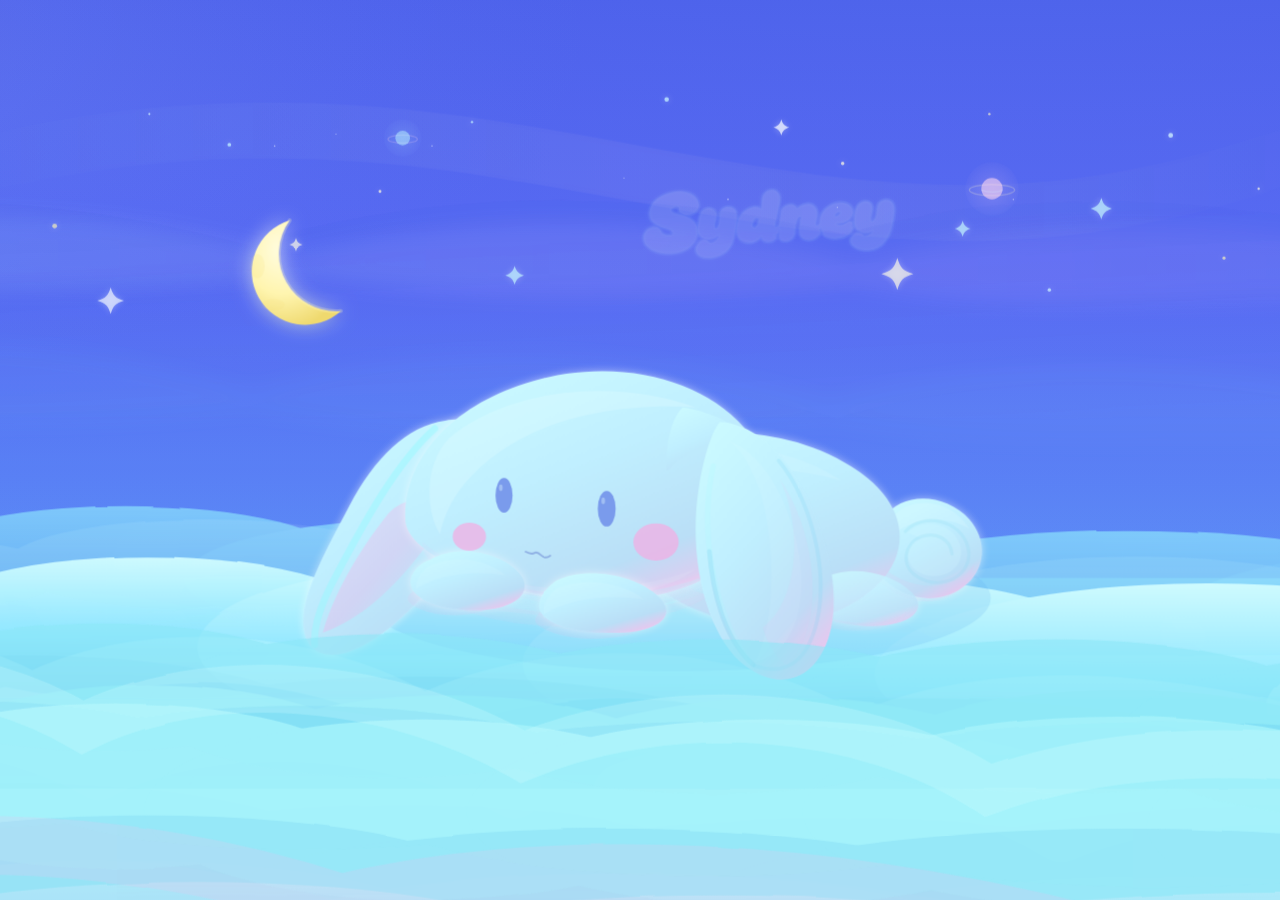
==== commit ab5b0931: "." ====
--- a/sydney2/index.html
+++ b/sydney2/index.html
@@ -52,6 +52,45 @@
                         <stop offset="1" stop-color="#8af4ff" stop-opacity="0" />
                     </linearGradient>
 
+                    <linearGradient id="milky-way-fill" x1="0" y1="0" x2="1" y2="0">
+                        <stop offset="0" stop-color="#bffbff" stop-opacity="0" />
+                        <stop offset="0.24" stop-color="#d8fbff" stop-opacity="0.025" />
+                        <stop offset="0.5" stop-color="#ffd5f6" stop-opacity="0.045" />
+                        <stop offset="0.76" stop-color="#fff8bd" stop-opacity="0.026" />
+                        <stop offset="1" stop-color="#bffbff" stop-opacity="0" />
+                    </linearGradient>
+
+                    <linearGradient id="sydney-sky-wordmark" x1="0" y1="0" x2="1" y2="1">
+                        <stop offset="0" stop-color="#ffffff" stop-opacity="0.72" />
+                        <stop offset="0.48" stop-color="#fff8ff" stop-opacity="0.5" />
+                        <stop offset="1" stop-color="#bff8ff" stop-opacity="0.34" />
+                    </linearGradient>
+
+                    <filter id="wordmark-soft" x="-30%" y="-70%" width="160%" height="240%">
+                        <feGaussianBlur in="SourceAlpha" stdDeviation="6" result="blur" />
+                        <feColorMatrix
+                            in="blur"
+                            type="matrix"
+                            values="1 0 0 0 0.58  0 1 0 0 0.9  0 0 1 0 1  0 0 0 0.52 0"
+                            result="cyan"
+                        />
+                        <feGaussianBlur in="SourceGraphic" stdDeviation="0.45" result="softText" />
+                        <feMerge>
+                            <feMergeNode in="cyan" />
+                            <feMergeNode in="softText" />
+                        </feMerge>
+                    </filter>
+
+                    <radialGradient id="planet-pink-glow" cx="50%" cy="50%" r="58%">
+                        <stop offset="0" stop-color="#ffd4f2" stop-opacity="0.18" />
+                        <stop offset="1" stop-color="#ffd4f2" stop-opacity="0" />
+                    </radialGradient>
+
+                    <radialGradient id="planet-cyan-glow" cx="50%" cy="50%" r="58%">
+                        <stop offset="0" stop-color="#bffbff" stop-opacity="0.14" />
+                        <stop offset="1" stop-color="#bffbff" stop-opacity="0" />
+                    </radialGradient>
+
                     <radialGradient id="star-soft-fill" cx="50%" cy="50%" r="58%">
                         <stop offset="0" stop-color="#fffde6" stop-opacity="1" />
                         <stop offset="0.54" stop-color="#d5fbff" stop-opacity="0.78" />
@@ -71,6 +110,22 @@
                     <linearGradient id="cloud-pink" x1="0" y1="0" x2="0" y2="1">
                         <stop offset="0" stop-color="#ffc4ef" />
                         <stop offset="1" stop-color="#f39bdc" />
+                    </linearGradient>
+
+                    <linearGradient id="cloud-top" x1="0" y1="0" x2="0" y2="1">
+                        <stop offset="0" stop-color="#d6ffff" />
+                        <stop offset="0.55" stop-color="#91eaff" />
+                        <stop offset="1" stop-color="#68c4f2" />
+                    </linearGradient>
+
+                    <linearGradient id="cloud-shadow" x1="0" y1="0" x2="0" y2="1">
+                        <stop offset="0" stop-color="#73d7f4" stop-opacity="0.18" />
+                        <stop offset="1" stop-color="#469fe8" stop-opacity="0.54" />
+                    </linearGradient>
+
+                    <linearGradient id="cloud-lilac" x1="0" y1="0" x2="0" y2="1">
+                        <stop offset="0" stop-color="#fff2ff" stop-opacity="0.52" />
+                        <stop offset="1" stop-color="#eaa8ea" stop-opacity="0.32" />
                     </linearGradient>
 
                     <linearGradient id="fur" x1="0.2" y1="0" x2="0.82" y2="1">
@@ -211,12 +266,60 @@
                             class="sky-band band-two"
                             d="M-1100 202C-962 164 -820 174 -684 210C-544 172 -402 176 -256 216C-112 176 46 184 190 224C330 184 480 190 622 232C760 194 930 202 1094 244C1242 204 1404 214 1548 258C1710 220 1900 232 2060 282V346C1880 292 1708 284 1542 286C1388 260 1242 270 1092 274C930 252 778 280 622 250C474 265 330 266 188 242C42 258 -108 248 -254 255C-412 266 -552 242 -690 260C-834 246 -964 250 -1100 278Z"
                             fill="#89eaff"
-                            opacity="0.16"
+                            opacity="0.06"
                         />
                     </g>
                 </g>
 
+                <g class="sky-wordmark" filter="url(#wordmark-soft)" transform="translate(454 62) rotate(-2.5 238 60) scale(0.1)">
+                    <defs>
+                        <linearGradient id="sydney-logo-main" gradientUnits="userSpaceOnUse" x1="1433.02" y1="465.03" x2="1432.92" y2="81.9533">
+                            <stop offset="0" stop-color="#f0eafd" />
+                            <stop offset="1" stop-color="#fffffe" />
+                        </linearGradient>
+                        <linearGradient id="sydney-logo-s" gradientUnits="userSpaceOnUse" x1="667.301" y1="450.233" x2="371.345" y2="147.017">
+                            <stop offset="0" stop-color="#eae9fd" />
+                            <stop offset="1" stop-color="#fffffe" />
+                        </linearGradient>
+                        <linearGradient id="sydney-logo-y-left" gradientUnits="userSpaceOnUse" x1="939.676" y1="496.359" x2="734.698" y2="226.377">
+                            <stop offset="0" stop-color="#eaeafd" />
+                            <stop offset="1" stop-color="#fffffe" />
+                        </linearGradient>
+                        <linearGradient id="sydney-logo-y-right" gradientUnits="userSpaceOnUse" x1="2117.72" y1="488.803" x2="1900.73" y2="231.235">
+                            <stop offset="0" stop-color="#e6ebfd" />
+                            <stop offset="1" stop-color="#fffffe" />
+                        </linearGradient>
+                    </defs>
+                    <path class="sydney-logo-glow" d="M345.047 218.158C345.684 214.112 346.35 210.069 347.044 206.032C354.004 166.946 376.868 132.155 410.229 109.478C485.102 58.5844 640.15 33.4251 701.502 118.35C713.383 134.797 720.502 159.592 717.403 179.723C715.715 190.689 704.195 209.936 694.968 216.247C674.889 240.289 631.056 243.37 602.512 235.499C596.41 231.298 587.19 226.614 580.458 222.612L577.092 220.745C573.943 218.966 573.152 218.379 570.516 215.901C570.179 205.932 567.277 198.102 569.127 187.34C570.324 180.374 557.749 177.503 551.619 177.012C547.738 177.086 543.857 177.181 539.977 177.298C535.112 178.516 530.945 179.512 526.24 181.248C507.203 189.004 504.514 206.894 523.943 217.598C530.299 221.437 533.573 222.893 540.307 225.747C543.163 226.733 548.222 228.67 550.948 229.405C556.507 231.303 579.96 239.047 584.973 238.718C624.664 251.464 665.191 271.655 687.249 308.893C701.542 340.605 704.625 359.447 697.93 392.86L697.837 394.648C693.218 412.286 691.018 415.958 683.672 432.27C681.288 435.848 678.976 439.472 676.737 443.141L675.822 443.14C675.721 443.365 675.621 443.589 675.52 443.814C610.186 535.8 452.208 545.206 359.717 494.44C333.457 479.021 303.947 456.616 296.031 425.556C283.099 374.814 309.931 333.536 359.524 320.069C362.188 319.644 364.874 319.364 367.568 319.23C390.672 318.122 411.315 325.341 423.171 346.284C427.527 353.977 431.39 364.423 438.247 370.104C455.561 384.448 478.068 387.877 499.669 383.609C504.892 382.577 509.199 382.189 512.926 377.978C516.382 367.279 504.974 361.108 501.954 352.851L503.452 350.576C495.302 344.45 431.611 323.877 416.273 316.353C393.725 305.293 373.745 293.292 358.275 271.027C356.236 268.093 349.66 250.058 348.025 245.731C346.693 235.539 345.203 228.551 345.047 218.158Z" />
+                    <path class="sydney-logo-glow" d="M872 246C882 190 950 179 984 212C1014 241 992 327 977 399C958 492 910 549 819 566C744 580 689 557 682 512C677 479 709 433 744 429C770 426 777 455 797 457C819 458 846 435 859 405C827 427 781 440 746 424C711 409 697 377 704 336C709 306 719 247 735 223C756 194 799 190 828 209C852 226 850 257 840 289C832 315 824 343 835 348C851 356 867 325 872 246Z" />
+                    <path class="sydney-logo-glow" d="M1186.46 217.417C1189.25 197.543 1191.85 180.057 1193.26 159.799C1194.93 135.72 1202.71 113.025 1221.88 97.1747C1246.48 76.837 1289.59 71.5184 1311.39 98.9432C1322.3 109.941 1326.88 123.458 1328.08 138.617C1328.41 173.316 1321.44 195.04 1312.14 228.217C1308.08 242.69 1304.48 259.067 1299.93 273.274C1300.52 288.649 1271.59 349.525 1287.45 359.459C1291.88 359.47 1311.93 351.841 1312.65 348.865C1321.55 312.026 1329.05 273.467 1335.51 236.076C1337.61 234.32 1339.16 230.155 1340.91 227.392C1360.03 197.235 1412.52 184.083 1440.45 208.673C1443.05 210.956 1450.46 223.488 1452.77 227.107C1456.62 226.916 1468.53 215.9 1473.07 213.304C1517.19 188.122 1573.02 185.011 1597.72 237.819C1606 259.131 1603.69 273.661 1601.1 295.489L1598.88 302.2C1598.49 308.736 1595.49 316.028 1595.11 320.86C1593.47 326.752 1578.27 372.132 1602.56 359.566C1605.96 357.804 1608.73 353.611 1613.07 351.638L1615.13 351.254C1617.74 347.799 1617.48 325.292 1621.08 315.866C1634.51 257.205 1681.84 214.946 1739.55 201.526C1790.22 189.743 1857.52 200.024 1871.22 259.506C1875.03 294.354 1856.06 320.71 1826.97 337.376C1794.04 353.23 1774.25 356.286 1738.53 355.72C1755.64 366.93 1768.21 367.469 1788.16 364.499C1807.42 361.631 1823.74 345.002 1837.55 340.737C1849.25 340.586 1853.01 341.218 1862.19 348.366L1865.76 353.22C1866.47 362.174 1851.42 384.468 1853.28 388.477L1854.53 388.455C1856.88 384.794 1862.29 375.441 1865.58 373.984L1868.2 373.839C1870.63 379.066 1865.19 402.245 1858.65 405.001C1857.47 405.498 1855.08 406.129 1853.76 406.438L1854.01 407.36L1859.76 407.866C1855.21 414.403 1856.57 411.009 1855.02 419.623C1830.11 448.752 1787.55 462.334 1750.42 465.231C1745.34 465.652 1740.25 465.97 1735.16 466.185C1720.48 465.669 1710.81 464.404 1696.62 460.917C1684.28 457.124 1670.89 451.626 1658.74 447.031C1650.41 443.883 1644.49 439.919 1641.01 431.589C1636.57 426.685 1637.58 418.929 1632.69 410.318C1633 400.478 1626.31 403.734 1628.34 389.715C1628.09 385.331 1628.72 383.804 1626.57 380.577C1621.17 382.125 1617.58 393.35 1616.42 398.54L1616.53 398.798C1620.74 408.6 1624.42 399.591 1622.54 415.348C1620.5 419.199 1618.41 423.018 1616.25 426.803C1586.49 466.099 1532.71 481.179 1488.93 455.675C1479.03 447.28 1472.83 442.012 1467.8 429.446C1455.86 399.671 1465.84 367.573 1472.19 337.847C1473.09 333.633 1471.04 321.644 1472.55 316.785C1474.58 310.202 1478.33 304.636 1481.05 298.029C1480.72 285.021 1467.16 290.762 1460.71 295.266C1456.43 298.058 1453.79 304.046 1451.37 308.449C1433.47 340.909 1435.79 377.298 1429.41 412.372C1426.94 425.955 1420.82 433.256 1414.24 444.88C1399.08 459.123 1389.15 464.684 1368.24 468.035C1350.41 468.396 1339.33 468.656 1323.23 459.784C1316.95 452.99 1312.84 449.214 1311.36 439.574C1308.98 424.096 1312.73 408.607 1314.35 393.23C1314.86 388.409 1317.37 384.399 1317.03 379.119L1315.39 378.515C1305.87 384.518 1314.89 389.99 1312.6 400.437L1311.05 401.312C1307.42 399.39 1308.08 398.942 1304.95 399.847C1300.83 405.099 1305.93 406.399 1302.05 412.493C1296.9 412.288 1298.96 409.478 1294.34 409.444L1294.99 409.237C1291.3 409.728 1275.79 420.678 1274.52 423.631C1279.79 426.004 1286.69 415.887 1293.92 413.801C1298.34 420.24 1286.71 428.611 1286.61 432.369C1291.54 439.759 1284.53 439.262 1285.09 444.562C1287.69 443.277 1288.22 442.741 1290.37 440.741L1291.07 442.428C1285.18 450.866 1270.27 454.308 1266.78 461.213C1243.07 472.305 1203.79 470.992 1184.29 452.451C1177.02 446.029 1178.11 436.795 1176.97 427.207C1171.82 434.25 1166.55 437.39 1160.76 443.632C1135.92 459.939 1131.73 462.513 1102.76 468.042C1100.18 468.178 1091.42 468.464 1089.35 468.865C1079.87 468.113 1070.27 467.743 1061.3 464.5C1036.27 460.217 1007.82 441.049 1000.81 415.69C998.558 407.983 997.288 403.445 996.023 395.488C989.316 361.144 997.929 320.407 1012.19 288.887C1033.94 244.055 1072.49 213.396 1121.87 203.145C1145.62 198.213 1166.67 203.727 1186.46 217.417ZM1747.11 274.583L1744.32 278.237L1744.05 278.728C1740.12 285.789 1735.97 286.926 1734.96 296.08L1735.79 298.433C1742.86 301.459 1758.23 292.135 1763.85 287.529C1765.48 286.892 1768.74 283.85 1770.24 282.565C1772.85 280.395 1775.79 276.369 1775.7 272.859C1770.57 264.121 1753.78 270.866 1747.11 274.583ZM1147.49 284.435C1133.4 289.635 1125.99 298.68 1119.86 312.443C1113.59 326.555 1104.47 355.881 1129.4 356.703C1141.03 352.046 1150.2 339.49 1154.29 328.023C1159.13 314.445 1173.27 283.21 1147.49 284.435Z" />
+                    <path class="sydney-logo-glow" d="M2059 231C2071 194 2125 184 2152 199C2189 219 2185 268 2177 307C2161 388 2151 456 2088 518C2035 568 1941 579 1878 540C1835 514 1830 475 1867 444C1891 423 1923 427 1944 454C1959 463 1997 448 2012 422C1984 435 1938 442 1904 414C1874 388 1872 347 1883 294C1893 247 1903 218 1932 205C1965 188 2010 193 2018 237C2023 270 1999 318 2003 336C2010 363 2030 335 2038 320C2052 291 2047 259 2059 231Z" />
+                    <path class="sydney-logo-fill" d="M345.047 218.158C345.684 214.112 346.35 210.069 347.044 206.032C354.004 166.946 376.868 132.155 410.229 109.478C485.102 58.5844 640.15 33.4251 701.502 118.35C713.383 134.797 720.502 159.592 717.403 179.723C715.715 190.689 704.195 209.936 694.968 216.247C674.889 240.289 631.056 243.37 602.512 235.499C596.41 231.298 587.19 226.614 580.458 222.612L577.092 220.745C573.943 218.966 573.152 218.379 570.516 215.901C570.179 205.932 567.277 198.102 569.127 187.34C570.324 180.374 557.749 177.503 551.619 177.012C547.738 177.086 543.857 177.181 539.977 177.298C535.112 178.516 530.945 179.512 526.24 181.248C507.203 189.004 504.514 206.894 523.943 217.598C530.299 221.437 533.573 222.893 540.307 225.747C543.163 226.733 548.222 228.67 550.948 229.405C556.507 231.303 579.96 239.047 584.973 238.718C624.664 251.464 665.191 271.655 687.249 308.893C701.542 340.605 704.625 359.447 697.93 392.86L697.837 394.648C693.218 412.286 691.018 415.958 683.672 432.27C681.288 435.848 678.976 439.472 676.737 443.141L675.822 443.14C675.721 443.365 675.621 443.589 675.52 443.814C610.186 535.8 452.208 545.206 359.717 494.44C333.457 479.021 303.947 456.616 296.031 425.556C283.099 374.814 309.931 333.536 359.524 320.069C362.188 319.644 364.874 319.364 367.568 319.23C390.672 318.122 411.315 325.341 423.171 346.284C427.527 353.977 431.39 364.423 438.247 370.104C455.561 384.448 478.068 387.877 499.669 383.609C504.892 382.577 509.199 382.189 512.926 377.978C516.382 367.279 504.974 361.108 501.954 352.851L503.452 350.576C495.302 344.45 431.611 323.877 416.273 316.353C393.725 305.293 373.745 293.292 358.275 271.027C356.236 268.093 349.66 250.058 348.025 245.731C346.693 235.539 345.203 228.551 345.047 218.158Z" fill="url(#sydney-logo-s)" />
+                    <path class="sydney-logo-fill" d="M872 246C882 190 950 179 984 212C1014 241 992 327 977 399C958 492 910 549 819 566C744 580 689 557 682 512C677 479 709 433 744 429C770 426 777 455 797 457C819 458 846 435 859 405C827 427 781 440 746 424C711 409 697 377 704 336C709 306 719 247 735 223C756 194 799 190 828 209C852 226 850 257 840 289C832 315 824 343 835 348C851 356 867 325 872 246Z" fill="url(#sydney-logo-y-left)" />
+                    <path class="sydney-logo-fill" d="M1186.46 217.417C1189.25 197.543 1191.85 180.057 1193.26 159.799C1194.93 135.72 1202.71 113.025 1221.88 97.1747C1246.48 76.837 1289.59 71.5184 1311.39 98.9432C1322.3 109.941 1326.88 123.458 1328.08 138.617C1328.41 173.316 1321.44 195.04 1312.14 228.217C1308.08 242.69 1304.48 259.067 1299.93 273.274C1300.52 288.649 1271.59 349.525 1287.45 359.459C1291.88 359.47 1311.93 351.841 1312.65 348.865C1321.55 312.026 1329.05 273.467 1335.51 236.076C1337.61 234.32 1339.16 230.155 1340.91 227.392C1360.03 197.235 1412.52 184.083 1440.45 208.673C1443.05 210.956 1450.46 223.488 1452.77 227.107C1456.62 226.916 1468.53 215.9 1473.07 213.304C1517.19 188.122 1573.02 185.011 1597.72 237.819C1606 259.131 1603.69 273.661 1601.1 295.489L1598.88 302.2C1598.49 308.736 1595.49 316.028 1595.11 320.86C1593.47 326.752 1578.27 372.132 1602.56 359.566C1605.96 357.804 1608.73 353.611 1613.07 351.638L1615.13 351.254C1617.74 347.799 1617.48 325.292 1621.08 315.866C1634.51 257.205 1681.84 214.946 1739.55 201.526C1790.22 189.743 1857.52 200.024 1871.22 259.506C1875.03 294.354 1856.06 320.71 1826.97 337.376C1794.04 353.23 1774.25 356.286 1738.53 355.72C1755.64 366.93 1768.21 367.469 1788.16 364.499C1807.42 361.631 1823.74 345.002 1837.55 340.737C1849.25 340.586 1853.01 341.218 1862.19 348.366L1865.76 353.22C1866.47 362.174 1851.42 384.468 1853.28 388.477L1854.53 388.455C1856.88 384.794 1862.29 375.441 1865.58 373.984L1868.2 373.839C1870.63 379.066 1865.19 402.245 1858.65 405.001C1857.47 405.498 1855.08 406.129 1853.76 406.438L1854.01 407.36L1859.76 407.866C1855.21 414.403 1856.57 411.009 1855.02 419.623C1830.11 448.752 1787.55 462.334 1750.42 465.231C1745.34 465.652 1740.25 465.97 1735.16 466.185C1720.48 465.669 1710.81 464.404 1696.62 460.917C1684.28 457.124 1670.89 451.626 1658.74 447.031C1650.41 443.883 1644.49 439.919 1641.01 431.589C1636.57 426.685 1637.58 418.929 1632.69 410.318C1633 400.478 1626.31 403.734 1628.34 389.715C1628.09 385.331 1628.72 383.804 1626.57 380.577C1621.17 382.125 1617.58 393.35 1616.42 398.54L1616.53 398.798C1620.74 408.6 1624.42 399.591 1622.54 415.348C1620.5 419.199 1618.41 423.018 1616.25 426.803C1586.49 466.099 1532.71 481.179 1488.93 455.675C1479.03 447.28 1472.83 442.012 1467.8 429.446C1455.86 399.671 1465.84 367.573 1472.19 337.847C1473.09 333.633 1471.04 321.644 1472.55 316.785C1474.58 310.202 1478.33 304.636 1481.05 298.029C1480.72 285.021 1467.16 290.762 1460.71 295.266C1456.43 298.058 1453.79 304.046 1451.37 308.449C1433.47 340.909 1435.79 377.298 1429.41 412.372C1426.94 425.955 1420.82 433.256 1414.24 444.88C1399.08 459.123 1389.15 464.684 1368.24 468.035C1350.41 468.396 1339.33 468.656 1323.23 459.784C1316.95 452.99 1312.84 449.214 1311.36 439.574C1308.98 424.096 1312.73 408.607 1314.35 393.23C1314.86 388.409 1317.37 384.399 1317.03 379.119L1315.39 378.515C1305.87 384.518 1314.89 389.99 1312.6 400.437L1311.05 401.312C1307.42 399.39 1308.08 398.942 1304.95 399.847C1300.83 405.099 1305.93 406.399 1302.05 412.493C1296.9 412.288 1298.96 409.478 1294.34 409.444L1294.99 409.237C1291.3 409.728 1275.79 420.678 1274.52 423.631C1279.79 426.004 1286.69 415.887 1293.92 413.801C1298.34 420.24 1286.71 428.611 1286.61 432.369C1291.54 439.759 1284.53 439.262 1285.09 444.562C1287.69 443.277 1288.22 442.741 1290.37 440.741L1291.07 442.428C1285.18 450.866 1270.27 454.308 1266.78 461.213C1243.07 472.305 1203.79 470.992 1184.29 452.451C1177.02 446.029 1178.11 436.795 1176.97 427.207C1171.82 434.25 1166.55 437.39 1160.76 443.632C1135.92 459.939 1131.73 462.513 1102.76 468.042C1100.18 468.178 1091.42 468.464 1089.35 468.865C1079.87 468.113 1070.27 467.743 1061.3 464.5C1036.27 460.217 1007.82 441.049 1000.81 415.69C998.558 407.983 997.288 403.445 996.023 395.488C989.316 361.144 997.929 320.407 1012.19 288.887C1033.94 244.055 1072.49 213.396 1121.87 203.145C1145.62 198.213 1166.67 203.727 1186.46 217.417ZM1747.11 274.583L1744.32 278.237L1744.05 278.728C1740.12 285.789 1735.97 286.926 1734.96 296.08L1735.79 298.433C1742.86 301.459 1758.23 292.135 1763.85 287.529C1765.48 286.892 1768.74 283.85 1770.24 282.565C1772.85 280.395 1775.79 276.369 1775.7 272.859C1770.57 264.121 1753.78 270.866 1747.11 274.583ZM1147.49 284.435C1133.4 289.635 1125.99 298.68 1119.86 312.443C1113.59 326.555 1104.47 355.881 1129.4 356.703C1141.03 352.046 1150.2 339.49 1154.29 328.023C1159.13 314.445 1173.27 283.21 1147.49 284.435Z" fill="url(#sydney-logo-main)" />
+                    <path class="sydney-logo-fill" d="M2059 231C2071 194 2125 184 2152 199C2189 219 2185 268 2177 307C2161 388 2151 456 2088 518C2035 568 1941 579 1878 540C1835 514 1830 475 1867 444C1891 423 1923 427 1944 454C1959 463 1997 448 2012 422C1984 435 1938 442 1904 414C1874 388 1872 347 1883 294C1893 247 1903 218 1932 205C1965 188 2010 193 2018 237C2023 270 1999 318 2003 336C2010 363 2030 335 2038 320C2052 291 2047 259 2059 231Z" fill="url(#sydney-logo-y-right)" />
+                </g>
+
                 <g class="ambient-stars" filter="url(#ambient-star-glow)">
+                    <g class="milky-way">
+                        <path
+                            class="milky-way-haze"
+                            d="M-92 78C58 28 202 21 342 40C486 60 608 96 748 92C864 88 960 54 1052 18"
+                            fill="none"
+                            stroke="url(#milky-way-fill)"
+                            stroke-width="42"
+                            stroke-linecap="round"
+                        />
+                        <g class="milky-way-specks" fill="#f7fbff">
+                            <circle class="ambient-dot twinkle-soft" cx="206" cy="42" r="0.6" />
+                            <circle class="ambient-dot twinkle-slow" cx="252" cy="33" r="0.45" />
+                            <circle class="ambient-dot twinkle-soft" cx="324" cy="42" r="0.55" />
+                            <circle class="ambient-dot twinkle-slow" cx="468" cy="66" r="0.45" />
+                            <circle class="ambient-dot twinkle-soft" cx="546" cy="82" r="0.6" />
+                            <circle class="ambient-dot twinkle-slow" cx="628" cy="88" r="0.45" />
+                            <circle class="ambient-dot twinkle-soft" cx="760" cy="82" r="0.55" />
+                        </g>
+                    </g>
                     <g class="star-depth star-depth-back">
                         <circle class="ambient-dot twinkle-slow" cx="41" cy="102" r="1.8" fill="#fff7b6" />
                         <circle class="ambient-dot twinkle-soft" cx="172" cy="41" r="1.4" fill="#c8fbff" />
@@ -224,6 +327,12 @@
                         <circle class="ambient-dot twinkle-slow" cx="632" cy="55" r="1.3" fill="#fffbe0" />
                         <circle class="ambient-dot twinkle-soft" cx="878" cy="34" r="1.8" fill="#d8fbff" />
                         <circle class="ambient-dot twinkle-slow" cx="918" cy="126" r="1.2" fill="#fff6ba" />
+                        <circle class="ambient-dot twinkle-soft" cx="112" cy="18" r="0.8" fill="#d9fbff" />
+                        <circle class="ambient-dot twinkle-bright" cx="285" cy="76" r="1.1" fill="#fffbe0" />
+                        <circle class="ambient-dot twinkle-slow" cx="354" cy="24" r="0.9" fill="#c9f8ff" />
+                        <circle class="ambient-dot twinkle-soft" cx="742" cy="18" r="0.9" fill="#fff7c8" />
+                        <circle class="ambient-dot twinkle-bright" cx="787" cy="150" r="1.3" fill="#d8ffff" />
+                        <circle class="ambient-dot twinkle-slow" cx="944" cy="74" r="0.9" fill="#fffbe0" />
                     </g>
                     <g class="star-depth star-depth-front">
                         <path
@@ -250,10 +359,115 @@
                             transform="translate(826 89)"
                             fill="#c8fbff"
                         />
+                        <path
+                            class="ambient-star twinkle-soft"
+                            d="M0 -5C1 -1.8 1.8 -1 5 0C1.8 1 1 1.8 0 5C-1 1.8 -1.8 1 -5 0C-1.8 -1 -1 -1.8 0 -5Z"
+                            transform="translate(222 116)"
+                            fill="#fffbe6"
+                        />
+                        <path
+                            class="ambient-star twinkle-bright"
+                            d="M0 -6C1.2 -2.2 2.2 -1.2 6 0C2.2 1.2 1.2 2.2 0 6C-1.2 2.2 -2.2 1.2 -6 0C-2.2 -1.2 -1.2 -2.2 0 -6Z"
+                            transform="translate(586 28)"
+                            fill="#f7fbff"
+                        />
+                        <path
+                            class="ambient-star twinkle-soft"
+                            d="M0 -6C1.2 -2.2 2.2 -1.2 6 0C2.2 1.2 1.2 2.2 0 6C-1.2 2.2 -2.2 1.2 -6 0C-2.2 -1.2 -1.2 -2.2 0 -6Z"
+                            transform="translate(722 104)"
+                            fill="#c8fbff"
+                        />
                     </g>
                 </g>
 
-                <g class="sky-brushes" filter="url(#cloud-soft)">
+                <g class="distant-planets">
+                    <g class="planet planet-one" transform="translate(744 74)">
+                        <circle cx="0" cy="0" r="20" fill="url(#planet-pink-glow)" />
+                        <ellipse
+                            cx="0"
+                            cy="1"
+                            rx="17"
+                            ry="4.2"
+                            fill="none"
+                            stroke="#fff6c9"
+                            stroke-width="1"
+                            opacity="0.24"
+                        />
+                        <circle cx="0" cy="0" r="8" fill="#ffd7f2" opacity="0.58" />
+                        <path d="M-8 1C-3 3 4 3 8 1" fill="none" stroke="#d8fbff" stroke-width="1" opacity="0.2" />
+                    </g>
+                    <g class="planet planet-two" transform="translate(302 36)">
+                        <circle cx="0" cy="0" r="14" fill="url(#planet-cyan-glow)" />
+                        <ellipse
+                            cx="0"
+                            cy="0.8"
+                            rx="11"
+                            ry="3"
+                            fill="none"
+                            stroke="#ffd4f2"
+                            stroke-width="0.9"
+                            opacity="0.22"
+                        />
+                        <circle cx="0" cy="0" r="5.5" fill="#bffbff" opacity="0.48" />
+                    </g>
+                </g>
+
+                <g class="shooting-stars">
+                    <path
+                        class="shooting-star shooting-star-one"
+                        d="M826 62L690 106"
+                        stroke="url(#sparkle-ribbon-gradient)"
+                        stroke-width="2.4"
+                        stroke-linecap="round"
+                    />
+                    <path
+                        class="shooting-star shooting-star-two"
+                        d="M736 34L622 72"
+                        stroke="url(#sparkle-ribbon-gradient)"
+                        stroke-width="2"
+                        stroke-linecap="round"
+                    />
+                    <path
+                        class="shooting-star shooting-star-three"
+                        d="M144 68L292 112"
+                        stroke="url(#sparkle-ribbon-gradient)"
+                        stroke-width="2.1"
+                        stroke-linecap="round"
+                    />
+                    <path
+                        class="shooting-star shooting-star-four"
+                        d="M552 28L430 82"
+                        stroke="url(#sparkle-ribbon-gradient)"
+                        stroke-width="1.8"
+                        stroke-linecap="round"
+                    />
+                    <path
+                        class="shooting-star shooting-star-five"
+                        d="M892 132C830 102 774 92 705 104"
+                        stroke="url(#sparkle-ribbon-gradient)"
+                        stroke-width="1.9"
+                        stroke-linecap="round"
+                        fill="none"
+                    />
+                    <path
+                        class="shooting-star shooting-star-six"
+                        d="M72 122C136 90 206 82 284 98"
+                        stroke="url(#sparkle-ribbon-gradient)"
+                        stroke-width="1.7"
+                        stroke-linecap="round"
+                        fill="none"
+                    />
+                    <path
+                        class="shooting-star shooting-star-seven"
+                        d="M510 46C462 26 414 28 362 52"
+                        stroke="url(#sparkle-ribbon-gradient)"
+                        stroke-width="1.6"
+                        stroke-linecap="round"
+                        fill="none"
+                    />
+                </g>
+
+                <g class="sky-brushes" filter="url(#cloud-soft)" opacity="0.32">
                     <path
                         d="M-1100 88C-958 50 -808 68 -672 104C-532 66 -388 74 -250 110C-108 70 42 78 184 116C326 74 486 72 632 108C780 68 934 82 1082 116C1236 80 1394 86 1540 126C1712 90 1900 96 2060 132V246H-1100Z"
                         fill="url(#sky-brush)"
@@ -261,7 +475,7 @@
                     <path
                         d="M-1100 214C-960 180 -816 188 -680 224C-540 186 -398 194 -260 232C-112 190 44 200 184 238C326 196 480 208 628 246C770 204 930 214 1088 256C1240 220 1398 232 1546 276C1710 238 1900 248 2060 292V358H-1100Z"
                         fill="#435beb"
-                        opacity="0.34"
+                        opacity="0.08"
                     />
                 </g>
 
@@ -290,64 +504,80 @@
 
                 <g class="cloud-field" filter="url(#cloud-soft)">
                     <g class="cloud-back">
-                        <path
-                            d="M-680 318C-585 278 -458 278 -360 320C-278 282 -164 284 -72 322C-8 286 62 272 132 300C194 262 278 266 342 316C421 283 512 290 586 326C665 286 768 290 842 330C935 286 1062 292 1150 334C1240 304 1422 316 1660 364V650H-680Z"
-                            fill="url(#cloud-a)"
-                            opacity="0.92"
-                        />
-                        <path
-                            d="M-680 368C-574 320 -438 324 -336 372C-245 326 -120 328 -20 378C67 326 160 331 238 384C330 336 458 338 548 392C648 334 790 338 890 396C996 342 1160 352 1660 420V650H-680Z"
-                            fill="url(#cloud-a)"
-                            opacity="0.56"
-                        />
-                        <path
-                            d="M-680 392C-575 350 -445 350 -345 398C-254 354 -125 358 -22 405C82 350 194 360 290 415C386 364 512 370 610 424C722 366 888 372 1014 438C1136 390 1336 404 1660 470V650H-680Z"
-                            fill="#7bd6fa"
-                            opacity="0.76"
-                        />
-                        <path
-                            d="M-680 382C-556 340 -402 346 -280 392C-178 350 -40 356 72 404C170 360 310 366 420 420C520 382 655 390 760 438C880 396 1064 408 1660 490V650H-680Z"
-                            fill="#b8f2ff"
-                            opacity="0.13"
-                        />
+                        <rect x="-260" y="366" width="1510" height="284" fill="url(#cloud-a)" opacity="0.42" />
+                        <g fill="url(#cloud-a)" opacity="0.62">
+                            <ellipse cx="-104" cy="356" rx="138" ry="36" />
+                            <ellipse cx="94" cy="352" rx="162" ry="40" />
+                            <ellipse cx="320" cy="366" rx="182" ry="44" />
+                            <ellipse cx="574" cy="374" rx="202" ry="48" />
+                            <ellipse cx="846" cy="380" rx="226" ry="50" />
+                            <ellipse cx="1116" cy="396" rx="238" ry="54" />
+                        </g>
+                        <g fill="url(#cloud-shadow)" opacity="0.34">
+                            <ellipse cx="-8" cy="420" rx="210" ry="46" />
+                            <ellipse cx="272" cy="438" rx="248" ry="50" />
+                            <ellipse cx="604" cy="456" rx="278" ry="52" />
+                            <ellipse cx="976" cy="474" rx="332" ry="56" />
+                        </g>
+                        <g class="cloud-highlight" fill="#d8ffff" opacity="0.1">
+                            <ellipse cx="-68" cy="364" rx="116" ry="28" />
+                            <ellipse cx="154" cy="356" rx="150" ry="34" />
+                            <ellipse cx="492" cy="372" rx="156" ry="36" />
+                            <ellipse cx="852" cy="390" rx="178" ry="40" />
+                        </g>
                     </g>
 
                     <g class="cloud-mid">
-                        <path
-                            d="M-680 430C-574 374 -424 374 -320 430C-214 374 -70 380 32 438C138 378 282 384 388 444C502 386 660 392 776 456C894 400 1082 406 1660 502V650H-680Z"
-                            fill="url(#cloud-b)"
-                            opacity="0.96"
-                        />
-                        <path
-                            d="M-680 476C-570 424 -430 424 -326 478C-222 428 -82 432 20 488C124 432 278 438 386 498C505 438 672 438 792 504C914 450 1098 458 1660 540V650H-680Z"
-                            fill="url(#cloud-b)"
-                            opacity="0.68"
+                        <rect x="-260" y="424" width="1510" height="226" fill="url(#cloud-top)" opacity="0.68" />
+                        <g fill="url(#cloud-top)" opacity="0.92">
+                            <ellipse cx="-96" cy="410" rx="152" ry="50" />
+                            <ellipse cx="110" cy="404" rx="180" ry="54" />
+                            <ellipse cx="350" cy="418" rx="202" ry="62" />
+                            <ellipse cx="620" cy="430" rx="228" ry="66" />
+                            <ellipse cx="906" cy="438" rx="250" ry="68" />
+                            <ellipse cx="1192" cy="464" rx="242" ry="66" />
+                        </g>
+                        <g fill="#67c9ef" opacity="0.42">
+                            <ellipse cx="18" cy="478" rx="226" ry="54" />
+                            <ellipse cx="316" cy="498" rx="264" ry="58" />
+                            <ellipse cx="670" cy="518" rx="306" ry="62" />
+                            <ellipse cx="1052" cy="538" rx="342" ry="66" />
+                        </g>
+                        <path
+                            d="M-232 440C-144 410 -52 414 24 454C102 414 230 418 318 470C416 424 552 430 642 486C742 438 910 450 1054 506"
+                            fill="none"
+                            stroke="#cbffff"
+                            stroke-linecap="round"
+                            stroke-width="34"
+                            opacity="0.28"
                         />
                     </g>
 
                     <g class="cloud-front">
-                        <path
-                            d="M-680 502C-572 450 -436 448 -330 500C-226 452 -86 456 20 510C130 456 285 464 398 524C510 466 674 470 792 532C910 480 1090 488 1660 570V650H-680Z"
-                            fill="#8be2fb"
-                            opacity="0.86"
-                        />
-                        <path
-                            d="M-680 530C-574 478 -430 482 -324 536C-214 486 -70 490 42 542C150 494 290 500 398 558C510 506 666 512 778 568C896 516 1090 522 1660 596V650H-680Z"
-                            fill="#8be2fb"
-                            opacity="0.8"
-                        />
-                        <path
-                            d="M-680 550C-565 502 -430 506 -328 558C-220 512 -84 518 18 570C128 520 278 528 392 588C520 532 670 538 784 596C912 542 1122 548 1660 626V650H-680Z"
-                            fill="#f3b2e9"
-                            opacity="0.38"
-                        />
+                        <rect x="-260" y="514" width="1510" height="136" fill="#89e5f7" opacity="0.72" />
+                        <g fill="#98edf8" opacity="0.9">
+                            <ellipse cx="-86" cy="514" rx="172" ry="62" />
+                            <ellipse cx="112" cy="512" rx="180" ry="66" />
+                            <ellipse cx="336" cy="526" rx="194" ry="72" />
+                            <ellipse cx="588" cy="530" rx="206" ry="74" />
+                            <ellipse cx="842" cy="526" rx="216" ry="76" />
+                            <ellipse cx="1098" cy="538" rx="232" ry="80" />
+                        </g>
+                        <g fill="#78d3ef" opacity="0.38">
+                            <ellipse cx="18" cy="574" rx="232" ry="54" />
+                            <ellipse cx="302" cy="594" rx="256" ry="58" />
+                            <ellipse cx="628" cy="606" rx="294" ry="60" />
+                            <ellipse cx="972" cy="594" rx="304" ry="58" />
+                        </g>
+                        <g fill="url(#cloud-lilac)" opacity="0.52">
+                            <ellipse cx="86" cy="626" rx="244" ry="48" />
+                            <ellipse cx="466" cy="642" rx="284" ry="54" />
+                            <ellipse cx="884" cy="646" rx="318" ry="56" />
+                        </g>
                         <g class="cloud-brush" fill="none" stroke-linecap="round" stroke-linejoin="round">
-                            <path d="M-650 336C-520 300 -358 300 -224 340C-90 300 80 302 260 333" stroke="#c6efff" stroke-width="36" opacity="0.22" />
-                            <path d="M-620 390C-460 352 -286 360 -150 410C-18 366 170 370 399 411" stroke="#a0f7ff" stroke-width="42" opacity="0.32" />
-                            <path d="M425 451C548 418 680 422 790 470C920 426 1080 432 1260 476C1386 448 1500 460 1660 506" stroke="#a6f6ff" stroke-width="48" opacity="0.25" />
-                            <path d="M700 348C820 312 980 318 1120 360C1260 326 1450 335 1660 392" stroke="#a1f7ff" stroke-width="44" opacity="0.26" />
-                            <path d="M-620 514C-470 478 -330 486 -190 532C-60 490 130 496 366 522" stroke="#ffafe6" stroke-width="48" opacity="0.26" />
-                            <path d="M705 510C830 474 982 488 1118 532C1260 498 1450 510 1660 570" stroke="#ffafe6" stroke-width="48" opacity="0.24" />
+                            <path d="M-210 494C-112 462 -8 468 74 512C158 470 290 474 386 526" stroke="#d8ffff" stroke-width="40" opacity="0.2" />
+                            <path d="M468 528C570 490 700 498 796 556C918 506 1088 526 1250 584" stroke="#c8ffff" stroke-width="46" opacity="0.18" />
+                            <path d="M-180 612C-48 580 112 588 260 632C410 594 612 604 798 646" stroke="#ffb8ea" stroke-width="42" opacity="0.14" />
                         </g>
                     </g>
                 </g>
@@ -358,25 +588,63 @@
                     <g class="body-back" filter="url(#fur-glow)">
                         <path
                             class="tail-ball"
-                            d="M647 296C669 273 707 287 716 323C724 357 699 380 669 370C642 361 627 317 647 296Z"
+                            d="M663 321C676 301 709 302 727 322C746 344 735 373 707 380C681 386 655 368 650 344C648 334 655 326 663 321Z"
                             fill="url(#fur)"
                         />
                         <path
                             class="tail-shadow"
-                            d="M643 346C659 368 696 374 711 352C706 380 665 385 643 363C637 357 637 350 643 346Z"
+                            d="M655 350C672 374 714 382 731 355C728 379 697 393 669 376C657 369 651 359 655 350Z"
                             fill="#efb8e7"
-                            opacity="0.14"
+                            opacity="0.13"
+                        />
+                        <path
+                            class="tail-highlight"
+                            d="M674 316C689 304 715 309 727 329C708 318 682 320 666 337C665 328 668 321 674 316Z"
+                            fill="#efffff"
+                            opacity="0.15"
+                        />
+                        <path
+                            class="tail-inner-puff"
+                            d="M681 332C693 320 715 325 720 341C725 357 709 369 692 363C681 359 677 346 685 339C692 333 702 335 706 343"
+                            fill="#d7fbff"
+                            opacity="0.2"
+                        />
+                        <path
+                            class="tail-curl"
+                            d="M679 331C693 316 721 323 726 343C731 363 707 377 688 365C675 357 678 340 691 335C702 331 713 337 714 348"
+                            fill="none"
+                            stroke="#86d8f1"
+                            stroke-width="2.4"
+                            stroke-linecap="round"
+                            opacity="0.2"
                         />
                         <path
                             class="back-hump"
-                            d="M499 260C537 224 602 231 646 274C687 315 672 362 625 382C579 401 527 373 506 327C493 299 487 272 499 260Z"
+                            d="M455 291C493 250 584 244 644 286C694 321 681 372 620 394C557 416 488 386 457 335C444 314 443 299 455 291Z"
                             fill="url(#fur)"
                         />
                         <path
                             class="back-shade"
-                            d="M519 323C548 370 599 386 640 367C618 392 557 397 520 355C508 341 505 328 519 323Z"
+                            d="M474 338C516 389 589 406 650 367C619 404 531 414 480 361C467 348 462 337 474 338Z"
                             fill="#efb8e7"
-                            opacity="0.2"
+                            opacity="0.12"
+                        />
+                        <path
+                            class="back-highlight"
+                            d="M479 291C519 260 585 262 631 293C575 278 515 279 473 313C469 303 471 296 479 291Z"
+                            fill="#efffff"
+                            opacity="0.1"
+                        />
+                        <path
+                            class="rear-foot"
+                            d="M618 366C637 356 668 361 684 377C697 390 682 403 650 402C622 401 604 391 609 379C611 373 614 369 618 366Z"
+                            fill="url(#fur)"
+                        />
+                        <path
+                            class="rear-foot-shadow"
+                            d="M612 391C628 402 665 403 680 391C674 407 629 410 613 399C609 397 609 394 612 391Z"
+                            fill="#efb8e7"
+                            opacity="0.09"
                         />
                     </g>
 
@@ -384,18 +652,24 @@
                         <g class="left-ear-rest">
                             <path
                                 class="left-ear"
-                                d="M332 254C309 264 291 292 275 323C259 354 242 378 246 397C252 419 281 411 311 387C343 361 366 323 379 289C385 273 371 257 349 253C343 252 337 252 332 254Z"
+                                d="M334 248C305 252 281 276 262 312C243 348 224 382 228 405C232 430 260 431 296 400C333 369 363 321 377 287C385 268 367 249 344 247C341 247 337 247 334 248Z"
                                 fill="url(#fur)"
                             />
                             <path
                                 class="cool-edge left-ear-edge"
-                                d="M326 258C300 282 280 321 260 360C252 376 247 390 248 400"
+                                d="M326 254C298 279 274 322 248 372C240 388 235 403 236 416"
                             />
                             <path
                                 class="left-inner"
-                                d="M304 316C286 337 270 363 264 388C286 381 307 363 326 338C335 326 332 315 323 311C317 309 310 310 304 316Z"
+                                d="M291 318C270 344 250 378 242 407C268 398 294 376 318 344C330 328 329 315 319 310C310 306 299 309 291 318Z"
                                 fill="url(#ear-inner)"
-                                opacity="0.44"
+                                opacity="0.4"
+                            />
+                            <path
+                                class="left-ear-root-shadow"
+                                d="M345 255C329 274 323 303 330 329C350 310 368 287 378 274C373 263 361 256 345 255Z"
+                                fill="#89d8f1"
+                                opacity="0.1"
                             />
                         </g>
                         <g class="left-ear-rise">
@@ -420,10 +694,15 @@
                             fill="url(#fur)"
                         />
                         <path
+                            class="head-ear-overlap"
+                            d="M512 238C533 241 556 252 572 268C545 260 519 266 500 286C499 266 503 247 512 238Z"
+                            fill="url(#fur)"
+                        />
+                        <path
                             class="belly-shade"
                             d="M317 339C356 374 447 386 525 364C482 397 380 390 331 360C321 354 316 346 317 339Z"
                             fill="#eeb6eb"
-                            opacity="0.24"
+                            opacity="0.08"
                         />
                         <path
                             class="head-highlight"
@@ -431,47 +710,122 @@
                             fill="#eaffff"
                             opacity="0.22"
                         />
+                        <path
+                            class="head-lower-rim"
+                            d="M329 351C371 382 460 391 526 364"
+                            fill="none"
+                            stroke="#efb8e7"
+                            stroke-width="4"
+                            stroke-linecap="round"
+                            opacity="0.12"
+                        />
+                        <path
+                            class="chin-soft-light"
+                            d="M351 361C398 378 472 379 522 359C482 389 398 388 351 361Z"
+                            fill="#efffff"
+                            opacity="0.08"
+                        />
+                    </g>
+
+                    <g class="front-paws" filter="url(#fur-glow)">
+                        <path
+                            class="under-body"
+                            d="M330 362C384 387 486 390 552 354C524 397 392 407 332 377C322 372 321 366 330 362Z"
+                            fill="url(#fur)"
+                            opacity="0.34"
+                        />
+                        <path
+                            class="under-body-shadow"
+                            d="M338 375C393 399 488 400 543 370C510 406 393 413 338 386C330 382 330 377 338 375Z"
+                            fill="#efb8e7"
+                            opacity="0.09"
+                        />
+                        <path
+                            class="front-paw-shadow left-front-paw-shadow"
+                            d="M310 376C330 389 365 388 382 376C373 396 327 399 309 386C304 383 305 379 310 376Z"
+                            fill="#efb8e7"
+                            opacity="0.14"
+                        />
+                        <path
+                            class="front-paw left-front-paw"
+                            d="M323 352C344 340 377 347 390 363C402 378 383 392 350 390C320 389 301 376 310 362C313 357 317 354 323 352Z"
+                            fill="url(#fur)"
+                        />
+                        <path
+                            class="front-paw-highlight left-front-paw-highlight"
+                            d="M322 357C341 348 366 352 379 364C355 360 329 363 312 374C312 367 316 361 322 357Z"
+                            fill="#eaffff"
+                            opacity="0.1"
+                        />
+                        <path
+                            class="front-paw-crease left-front-paw-crease"
+                            d="M333 374C345 371 357 372 365 377"
+                            fill="none"
+                        />
+
+                        <path
+                            class="front-paw-shadow right-front-paw-shadow"
+                            d="M405 392C429 407 480 407 496 392C488 414 430 417 406 403C400 400 400 396 405 392Z"
+                            fill="#efb8e7"
+                            opacity="0.14"
+                        />
+                        <path
+                            class="front-paw right-front-paw"
+                            d="M417 368C439 357 475 363 493 379C510 394 494 408 456 407C423 407 400 397 405 383C407 376 412 372 417 368Z"
+                            fill="url(#fur)"
+                        />
+                        <path
+                            class="front-paw-highlight right-front-paw-highlight"
+                            d="M417 374C438 365 467 369 483 382C456 378 428 381 408 393C407 386 411 379 417 374Z"
+                            fill="#eaffff"
+                            opacity="0.1"
+                        />
+                        <path
+                            class="front-paw-crease right-front-paw-crease"
+                            d="M437 391C451 388 465 390 474 396"
+                            fill="none"
+                        />
                     </g>
 
                     <g class="front-ear">
                         <path
                             class="right-ear"
-                            d="M539 252C570 254 598 294 609 346C623 408 592 440 559 420C531 402 520 350 526 301C529 275 535 257 539 252Z"
-                            fill="url(#front-ear-fur)"
+                            d="M540 249C576 251 609 295 622 353C637 423 599 462 559 432C529 409 516 350 524 299C528 273 535 254 540 249Z"
+                            fill="url(#fur)"
                         />
                         <path
                             class="right-ear-highlight"
-                            d="M544 263C565 270 583 301 590 340C597 377 588 405 566 414C579 389 579 338 568 301C562 282 553 268 544 263Z"
+                            d="M546 263C570 271 591 304 599 346C607 390 593 423 566 429C582 399 582 341 570 301C563 281 554 267 546 263Z"
                             fill="#eaffff"
-                            opacity="0.16"
+                            opacity="0.08"
+                        />
+                        <path
+                            class="right-ear-inner-blush"
+                            d="M572 403C598 384 603 331 585 292C613 332 620 404 590 431C582 426 576 416 572 403Z"
+                            fill="#efb8e7"
+                            opacity="0.11"
+                        />
+                        <path
+                            class="right-ear-lower-separation"
+                            d="M532 346C535 383 546 415 565 431"
+                            fill="none"
                         />
                         <path
                             class="right-ear-body-seam"
-                            d="M582 277C606 305 618 366 603 401C596 416 583 423 566 420"
+                            d="M584 278C611 310 626 376 607 415C599 432 585 438 566 432"
                             fill="none"
                         />
                         <path
                             class="cool-edge right-ear-edge"
-                            d="M535 282C526 326 535 380 561 415"
-                        />
-                    </g>
-
-                    <g class="paws" filter="url(#fur-glow)">
-                        <path
-                            class="paw left-paw"
-                            d="M309 368C329 350 365 350 381 368C395 384 376 399 345 398C318 397 295 386 309 368Z"
-                            fill="url(#fur)"
-                        />
-                        <path
-                            class="paw right-paw"
-                            d="M419 386C439 368 480 368 498 388C512 404 491 419 456 416C427 414 402 402 419 386Z"
-                            fill="url(#fur)"
+                            d="M535 282C524 330 535 392 562 429"
                         />
                     </g>
 
                     <g class="face">
                         <ellipse class="eye eye-left" cx="378" cy="304" rx="6.4" ry="13" fill="#7a9bec" />
                         <ellipse class="eye eye-right" cx="455" cy="314" rx="6.7" ry="13.4" fill="#7a9bec" />
+                        <ellipse class="eye-glint eye-left-glint" cx="375.6" cy="298.3" rx="1.4" ry="2.5" fill="#dff7ff" opacity="0.38" />
+                        <ellipse class="eye-glint eye-right-glint" cx="452.4" cy="308.1" rx="1.4" ry="2.5" fill="#dff7ff" opacity="0.38" />
                         <ellipse class="cheek cheek-left" cx="352" cy="335" rx="12.5" ry="10.5" fill="#f4aee3" opacity="0.72" />
                         <ellipse class="cheek cheek-right" cx="492" cy="339" rx="17" ry="14" fill="#f4aee3" opacity="0.72" />
                         <path
@@ -488,35 +842,56 @@
                 </g>
 
                 <g class="cloud-cover" filter="url(#cloud-soft)">
+                    <rect x="-260" y="456" width="1510" height="194" fill="#8ce7f7" opacity="0.34" />
+                    <g fill="#8ce7f7" opacity="0.58">
+                        <ellipse cx="-108" cy="450" rx="150" ry="44" />
+                        <ellipse cx="78" cy="448" rx="166" ry="48" />
+                        <ellipse cx="294" cy="462" rx="184" ry="54" />
+                        <ellipse cx="534" cy="470" rx="198" ry="58" />
+                        <ellipse cx="792" cy="470" rx="210" ry="58" />
+                        <ellipse cx="1074" cy="486" rx="236" ry="64" />
+                    </g>
+                    <g fill="#6fd1f0" opacity="0.42">
+                        <ellipse cx="-34" cy="506" rx="204" ry="48" />
+                        <ellipse cx="226" cy="516" rx="228" ry="54" />
+                        <ellipse cx="530" cy="532" rx="256" ry="58" />
+                        <ellipse cx="870" cy="536" rx="292" ry="62" />
+                        <ellipse cx="1180" cy="548" rx="236" ry="56" />
+                    </g>
+                    <rect x="-260" y="524" width="1510" height="126" fill="#a8f4fb" opacity="0.62" />
+                    <g fill="#a8f4fb" opacity="0.76">
+                        <ellipse cx="-110" cy="520" rx="178" ry="58" />
+                        <ellipse cx="86" cy="522" rx="196" ry="62" />
+                        <ellipse cx="318" cy="540" rx="210" ry="68" />
+                        <ellipse cx="574" cy="542" rx="224" ry="70" />
+                        <ellipse cx="838" cy="542" rx="236" ry="72" />
+                        <ellipse cx="1114" cy="552" rx="254" ry="76" />
+                    </g>
+                    <g fill="#72cdef" opacity="0.28">
+                        <ellipse cx="110" cy="598" rx="260" ry="54" />
+                        <ellipse cx="458" cy="612" rx="298" ry="58" />
+                        <ellipse cx="846" cy="612" rx="328" ry="58" />
+                    </g>
+                    <g fill="url(#cloud-lilac)" opacity="0.4">
+                        <ellipse cx="148" cy="646" rx="270" ry="52" />
+                        <ellipse cx="540" cy="660" rx="312" ry="56" />
+                        <ellipse cx="960" cy="660" rx="344" ry="58" />
+                    </g>
                     <path
-                        d="M-680 420C-570 370 -420 372 -316 420C-210 370 -68 374 40 426C148 372 302 378 410 436C520 380 674 386 784 446C900 392 1080 398 1660 500V650H-680Z"
-                        fill="#8be7f7"
-                        opacity="0.6"
+                        d="M-220 456C-132 424 -20 430 62 478C154 432 292 442 392 500C504 454 648 464 742 526C868 480 1038 494 1210 546"
+                        fill="none"
+                        stroke="#d8ffff"
+                        stroke-linecap="round"
+                        stroke-width="36"
+                        opacity="0.23"
                     />
                     <path
-                        d="M-680 452C-568 398 -424 402 -316 456C-212 406 -70 410 36 462C150 406 300 412 410 470C524 416 678 420 794 480C918 424 1110 432 1660 528V650H-680Z"
-                        fill="#73d5f5"
-                        opacity="0.56"
-                    />
-                    <path
-                        d="M-680 484C-572 430 -420 432 -314 486C-206 436 -62 438 44 492C154 438 304 444 412 502C528 448 688 452 804 510C936 454 1128 462 1660 552V650H-680Z"
-                        fill="#9beefa"
-                        opacity="0.68"
-                    />
-                    <path
-                        d="M-680 510C-568 456 -420 460 -310 514C-205 464 -62 470 44 520C152 474 300 480 410 536C528 484 690 488 808 548C934 494 1120 500 1660 584V650H-680Z"
-                        fill="#7ccff2"
-                        opacity="0.54"
-                    />
-                    <path
-                        d="M-680 540C-568 486 -420 492 -314 548C-208 498 -66 505 38 558C150 510 304 516 414 576C530 522 692 530 810 588C942 532 1130 538 1660 618V650H-680Z"
-                        fill="#f6b5ea"
-                        opacity="0.28"
-                    />
-                    <path
-                        d="M-680 552C-565 500 -420 506 -310 560C-200 512 -54 518 54 570C164 522 310 532 426 590C546 540 700 548 816 604C945 552 1138 558 1660 630V650H-680Z"
-                        fill="#9beefa"
-                        opacity="0.74"
+                        d="M-200 588C-58 552 108 562 256 610C416 572 624 584 820 634"
+                        fill="none"
+                        stroke="#ffb8ea"
+                        stroke-linecap="round"
+                        stroke-width="44"
+                        opacity="0.18"
                     />
                 </g>
 
@@ -661,6 +1036,36 @@
 
                 updateViewBox();
                 window.addEventListener("resize", updateViewBox, { passive: true });
+
+                const cometPaths = [
+                    "M826 62L690 106",
+                    "M736 34L622 72",
+                    "M144 68L292 112",
+                    "M552 28L430 82",
+                    "M892 132C830 102 774 92 705 104",
+                    "M72 122C136 90 206 82 284 98",
+                    "M510 46C462 26 414 28 362 52",
+                    "M914 48C842 58 786 88 724 142",
+                    "M210 36C285 58 352 58 426 32",
+                    "M640 118L780 72",
+                    "M410 152C488 118 560 112 636 132",
+                    "M52 72L178 34"
+                ];
+
+                const shuffledComets = [...cometPaths].sort(() => Math.random() - 0.5);
+                document.querySelectorAll(".shooting-star").forEach((comet, index) => {
+                    comet.setAttribute("d", shuffledComets[index % shuffledComets.length]);
+
+                    const length = Math.ceil(comet.getTotalLength());
+                    const duration = 38 + Math.random() * 52;
+                    const phase = Math.random() * duration * -1;
+                    const opacity = 0.58 + Math.random() * 0.34;
+
+                    comet.style.setProperty("--star-dash", `${length}`);
+                    comet.style.animationDuration = `${duration.toFixed(2)}s`;
+                    comet.style.animationDelay = `${phase.toFixed(2)}s`;
+                    comet.style.strokeOpacity = opacity.toFixed(2);
+                });
             })();
         </script>
     </body>
--- a/sydney2/css/style.css
+++ b/sydney2/css/style.css
@@ -39,23 +39,33 @@
 }
 
 .cloud-back {
-    animation: none;
+    animation: cloud-back 18s ease-in-out infinite;
+    transform-box: view-box;
 }
 
 .cloud-mid {
-    animation: none;
+    animation: cloud-mid 14s ease-in-out infinite;
+    animation-delay: -4s;
+    transform-box: view-box;
 }
 
 .cloud-front {
-    animation: none;
+    animation: cloud-front 11s ease-in-out infinite;
+    animation-delay: -2s;
+    transform-box: view-box;
 }
 
 .cloud-cover {
-    animation: none;
+    animation: cloud-cover 9s ease-in-out infinite;
+    animation-delay: -5s;
+    transform-box: view-box;
 }
 
 .sky-atmosphere,
-.ambient-stars {
+.sky-wordmark,
+.ambient-stars,
+.milky-way,
+.distant-planets {
     pointer-events: none;
 }
 
@@ -74,6 +84,93 @@
     transform-origin: center;
 }
 
+.milky-way {
+    animation: milky-way-breathe 18s ease-in-out infinite;
+}
+
+.milky-way-specks {
+    opacity: 0.7;
+}
+
+.sky-wordmark {
+    animation: sky-wordmark-breathe 20s ease-in-out infinite;
+    mix-blend-mode: screen;
+    opacity: 0.22;
+}
+
+.sydney-logo-glow {
+    fill: none;
+    stroke: #83ecff;
+    stroke-linejoin: round;
+    stroke-width: 26;
+    opacity: 0.3;
+}
+
+.sydney-logo-fill {
+    opacity: 0.56;
+}
+
+.planet {
+    transform-box: fill-box;
+    transform-origin: center;
+}
+
+.planet-one {
+    animation: planet-drift-one 18s ease-in-out infinite;
+}
+
+.planet-two {
+    animation: planet-drift-two 22s ease-in-out infinite;
+    animation-delay: -7s;
+}
+
+.shooting-stars {
+    pointer-events: none;
+}
+
+.shooting-star {
+    --star-dash: 150;
+    fill: none;
+    opacity: 0;
+    stroke-dasharray: var(--star-dash);
+    stroke-dashoffset: var(--star-dash);
+}
+
+.shooting-star-one {
+    animation: shooting-star-one 46s linear infinite;
+    animation-delay: 6s;
+}
+
+.shooting-star-two {
+    animation: shooting-star-two 58s linear infinite;
+    animation-delay: 19s;
+}
+
+.shooting-star-three {
+    animation: shooting-star-three 53s linear infinite;
+    animation-delay: 31s;
+}
+
+.shooting-star-four {
+    animation: shooting-star-four 67s linear infinite;
+    animation-delay: 44s;
+}
+
+.shooting-star-five {
+    animation: shooting-star-five 61s linear infinite;
+    animation-delay: 12s;
+}
+
+.shooting-star-six {
+    animation: shooting-star-six 73s linear infinite;
+    animation-delay: 56s;
+}
+
+.shooting-star-seven {
+    animation: shooting-star-seven 83s linear infinite;
+    animation-delay: 72s;
+}
+
 .twinkle-slow {
     animation: ambient-twinkle-slow calc(var(--loop) * 4.6) ease-in-out infinite;
 }
@@ -109,7 +206,7 @@
 }
 
 .cinnamoroll {
-    animation: none;
+    animation: cinnamoroll-breathe 4.8s ease-in-out infinite;
     transform-box: fill-box;
     transform-origin: 52% 62%;
 }
@@ -121,7 +218,13 @@
 .tail,
 .tail-puff,
 .tail-ball,
-.paw {
+.rear-foot,
+.chest-fluff,
+.front-body-legs,
+.front-leg,
+.front-paw,
+.foreleg,
+.paw-pad {
     stroke: var(--fur-edge);
     stroke-width: 0;
     stroke-linejoin: round;
@@ -129,9 +232,33 @@
 
 .belly-shade,
 .head-highlight,
+.head-ear-overlap,
+.head-lower-rim,
+.chin-soft-light,
+.back-highlight,
+.tail-highlight,
+.tail-inner-puff,
+.tail-curl,
+.rear-foot-shadow,
+.chest-highlight,
+.front-body-highlight,
+.front-leg-highlight,
+.under-body,
+.under-body-shadow,
+.front-paw-glow,
+.front-paw-highlight,
+.front-paw-shadow,
+.front-paw-crease,
 .left-inner,
+.left-ear-root-shadow,
 .right-inner,
-.right-ear-highlight {
+.right-ear-highlight,
+.right-ear-inner-blush,
+.right-ear-lower-separation,
+.eye-glint,
+.belly-rim,
+.paw-creases,
+.foreleg-soft-shadow {
     pointer-events: none;
 }
 
@@ -184,6 +311,10 @@
     transform-origin: 18% 48%;
 }
 
+.rear-foot {
+    opacity: 0.82;
+}
+
 .front-ear {
     animation: none;
     transform-box: fill-box;
@@ -201,14 +332,20 @@
 
 .right-ear-body-seam {
     pointer-events: none;
-    stroke: rgba(108, 204, 239, 0.24);
+    stroke: rgba(108, 204, 239, 0.16);
     stroke-linecap: round;
     stroke-linejoin: round;
-    stroke-width: 3.2;
+    stroke-width: 2.8;
 }
 
 .right-ear-body-seam + .right-ear-edge {
     stroke: rgba(151, 249, 255, 0.38);
+}
+
+.right-ear-lower-separation {
+    stroke: rgba(87, 185, 226, 0.18);
+    stroke-linecap: round;
+    stroke-width: 3.4;
 }
 
 .face {
@@ -223,6 +360,18 @@
 
 .cheek {
     animation: none;
+}
+
+.front-paw-crease {
+    stroke: rgba(105, 185, 230, 0.24);
+    stroke-linecap: round;
+    stroke-width: 1.4;
+    opacity: 0;
+}
+
+.eye-glint {
+    transform-box: fill-box;
+    transform-origin: center;
 }
 
 .ear-sparkles {
@@ -843,7 +992,7 @@
     }
 
     50% {
-        transform: translate(-8px, 4px);
+        transform: translate(-10px, 3px);
     }
 }
 
@@ -854,7 +1003,7 @@
     }
 
     50% {
-        transform: translate(7px, 5px);
+        transform: translate(8px, 4px);
     }
 }
 
@@ -865,7 +1014,7 @@
     }
 
     50% {
-        transform: translate(-5px, 3px);
+        transform: translate(-6px, 5px);
     }
 }
 
@@ -876,7 +1025,234 @@
     }
 
     50% {
-        transform: translate(-7px, 4px);
+        transform: translate(-5px, 4px);
+    }
+}
+
+@keyframes cinnamoroll-breathe {
+    0%,
+    100% {
+        transform: translateY(0) scale(1);
+    }
+
+    46% {
+        transform: translateY(1.4px) scale(1.006, 0.995);
+    }
+
+    68% {
+        transform: translateY(0.6px) scale(1.002, 0.998);
+    }
+}
+
+@keyframes shooting-star-one {
+    0%,
+    74%,
+    100% {
+        opacity: 0;
+        stroke-dashoffset: var(--star-dash);
+    }
+
+    77% {
+        opacity: 0;
+        stroke-dashoffset: var(--star-dash);
+    }
+
+    80% {
+        opacity: 0.95;
+        stroke-dashoffset: 0;
+    }
+
+    84% {
+        opacity: 0;
+        stroke-dashoffset: calc(var(--star-dash) * -1);
+    }
+}
+
+@keyframes shooting-star-two {
+    0%,
+    82%,
+    100% {
+        opacity: 0;
+        stroke-dashoffset: var(--star-dash);
+    }
+
+    85% {
+        opacity: 0;
+        stroke-dashoffset: var(--star-dash);
+    }
+
+    88% {
+        opacity: 0.82;
+        stroke-dashoffset: 0;
+    }
+
+    92% {
+        opacity: 0;
+        stroke-dashoffset: calc(var(--star-dash) * -1);
+    }
+}
+
+@keyframes shooting-star-three {
+    0%,
+    69%,
+    100% {
+        opacity: 0;
+        stroke-dashoffset: var(--star-dash);
+    }
+
+    72% {
+        opacity: 0;
+        stroke-dashoffset: var(--star-dash);
+    }
+
+    75% {
+        opacity: 0.8;
+        stroke-dashoffset: 0;
+    }
+
+    79% {
+        opacity: 0;
+        stroke-dashoffset: calc(var(--star-dash) * -1);
+    }
+}
+
+@keyframes shooting-star-four {
+    0%,
+    55%,
+    100% {
+        opacity: 0;
+        stroke-dashoffset: var(--star-dash);
+    }
+
+    58% {
+        opacity: 0;
+        stroke-dashoffset: var(--star-dash);
+    }
+
+    61% {
+        opacity: 0.72;
+        stroke-dashoffset: 0;
+    }
+
+    66% {
+        opacity: 0;
+        stroke-dashoffset: calc(var(--star-dash) * -1);
+    }
+}
+
+@keyframes shooting-star-five {
+    0%,
+    47%,
+    100% {
+        opacity: 0;
+        stroke-dashoffset: var(--star-dash);
+    }
+
+    50% {
+        opacity: 0;
+        stroke-dashoffset: var(--star-dash);
+    }
+
+    54% {
+        opacity: 0.7;
+        stroke-dashoffset: 0;
+    }
+
+    59% {
+        opacity: 0;
+        stroke-dashoffset: calc(var(--star-dash) * -1);
+    }
+}
+
+@keyframes shooting-star-six {
+    0%,
+    64%,
+    100% {
+        opacity: 0;
+        stroke-dashoffset: var(--star-dash);
+    }
+
+    67% {
+        opacity: 0;
+        stroke-dashoffset: var(--star-dash);
+    }
+
+    71% {
+        opacity: 0.68;
+        stroke-dashoffset: 0;
+    }
+
+    76% {
+        opacity: 0;
+        stroke-dashoffset: calc(var(--star-dash) * -1);
+    }
+}
+
+@keyframes shooting-star-seven {
+    0%,
+    88%,
+    100% {
+        opacity: 0;
+        stroke-dashoffset: var(--star-dash);
+    }
+
+    91% {
+        opacity: 0;
+        stroke-dashoffset: var(--star-dash);
+    }
+
+    94% {
+        opacity: 0.66;
+        stroke-dashoffset: 0;
+    }
+
+    98% {
+        opacity: 0;
+        stroke-dashoffset: calc(var(--star-dash) * -1);
+    }
+}
+
+@keyframes milky-way-breathe {
+    0%,
+    100% {
+        opacity: 0.58;
+    }
+
+    50% {
+        opacity: 0.88;
+    }
+}
+
+@keyframes sky-wordmark-breathe {
+    0%,
+    100% {
+        opacity: 0.62;
+    }
+
+    50% {
+        opacity: 0.82;
+    }
+}
+
+@keyframes planet-drift-one {
+    0%,
+    100% {
+        opacity: 0.58;
+    }
+
+    50% {
+        opacity: 0.82;
+    }
+}
+
+@keyframes planet-drift-two {
+    0%,
+    100% {
+        opacity: 0.5;
+    }
+
+    50% {
+        opacity: 0.72;
     }
 }
 
@@ -894,51 +1270,57 @@
 @keyframes ambient-twinkle-slow {
     0%,
     100% {
-        opacity: 0.62;
+        opacity: 0.34;
+        transform: scale(0.82);
     }
 
     48% {
-        opacity: 0.96;
+        opacity: 1;
+        transform: scale(1.16);
     }
 }
 
 @keyframes ambient-twinkle-soft {
     0%,
     100% {
-        opacity: 0.34;
+        opacity: 0.18;
+        transform: scale(0.76);
     }
 
     54% {
-        opacity: 0.78;
+        opacity: 0.92;
+        transform: scale(1.22);
     }
 }
 
 @keyframes ambient-twinkle-bright {
     0%,
     100% {
-        opacity: 0.42;
-        transform: scale(0.92);
+        opacity: 0.24;
+        transform: scale(0.72);
     }
 
     45% {
-        opacity: 0.92;
-        transform: scale(1);
+        opacity: 1;
+        transform: scale(1.28);
     }
 
     72% {
-        opacity: 0.58;
-        transform: scale(0.96);
+        opacity: 0.46;
+        transform: scale(0.9);
     }
 }
 
 @keyframes moon-pulse {
     0%,
     100% {
+        opacity: 0.94;
+        transform: scale(0.985);
+    }
+
+    50% {
         opacity: 1;
-    }
-
-    50% {
-        opacity: 0.94;
+        transform: scale(1.04);
     }
 }
 
@@ -984,3 +1366,4 @@
         transition: none !important;
     }
 }
+
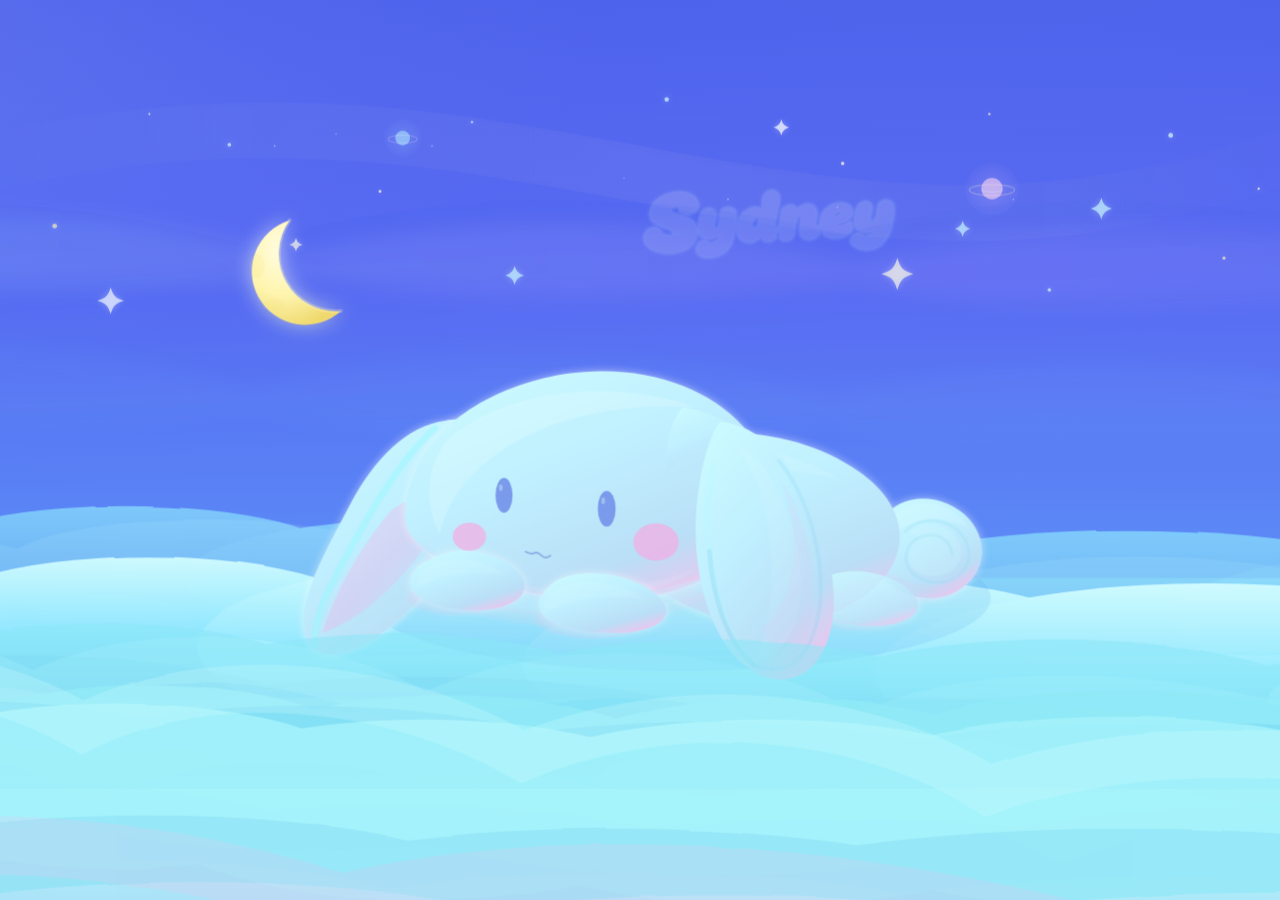
==== commit c5683471: "Update index.html" ====
--- a/sydney2/index.html
+++ b/sydney2/index.html
@@ -1,4 +1,4 @@
-<!doctype html>
+﻿<!doctype html>
 <html lang="en">
     <head>
         <meta charset="UTF-8" />
@@ -7,1066 +7,13 @@
         <link rel="stylesheet" href="css/style.css" />
     </head>
     <body>
-        <main class="stage" aria-label="Sydney Cinnamoroll cloud animation">
-            <svg
+        <main class="stage" aria-label="Syd<3">
+            <object
                 class="scene"
-                viewBox="0 0 960 540"
-                role="img"
-                aria-labelledby="scene-title scene-desc"
-                preserveAspectRatio="xMidYMid slice"
-            >
-                <title id="scene-title">Sydney Cinnamoroll cloud animation</title>
-                <desc id="scene-desc">
-                    A custom pastel SVG scene with Cinnamoroll resting on clouds under a moonlit sky.
-                </desc>
-
-                <defs>
-                    <linearGradient id="sky" x1="0" y1="0" x2="0" y2="1">
-                        <stop offset="0" stop-color="#3347df" />
-                        <stop offset="0.42" stop-color="#5268f3" />
-                        <stop offset="0.74" stop-color="#66aaf8" />
-                        <stop offset="1" stop-color="#8ad9ff" />
-                    </linearGradient>
-
-                    <linearGradient id="sky-brush" x1="0" y1="0" x2="1" y2="1">
-                        <stop offset="0" stop-color="#3447d8" stop-opacity="0.32" />
-                        <stop offset="1" stop-color="#739fff" stop-opacity="0.12" />
-                    </linearGradient>
-
-                    <radialGradient id="moon-sky-haze" cx="23%" cy="24%" r="26%">
-                        <stop offset="0" stop-color="#fff0b2" stop-opacity="0.16" />
-                        <stop offset="0.5" stop-color="#b4ddff" stop-opacity="0.09" />
-                        <stop offset="1" stop-color="#7aa8ff" stop-opacity="0" />
-                    </radialGradient>
-
-                    <radialGradient id="upper-sky-haze" cx="58%" cy="13%" r="62%">
-                        <stop offset="0" stop-color="#9ed4ff" stop-opacity="0.13" />
-                        <stop offset="0.48" stop-color="#c5a8ff" stop-opacity="0.06" />
-                        <stop offset="1" stop-color="#4657e8" stop-opacity="0" />
-                    </radialGradient>
-
-                    <linearGradient id="soft-violet-band" x1="0" y1="0" x2="1" y2="0">
-                        <stop offset="0" stop-color="#89f2ff" stop-opacity="0" />
-                        <stop offset="0.34" stop-color="#b8d8ff" stop-opacity="0.2" />
-                        <stop offset="0.6" stop-color="#f3b6ff" stop-opacity="0.13" />
-                        <stop offset="1" stop-color="#8af4ff" stop-opacity="0" />
-                    </linearGradient>
-
-                    <linearGradient id="milky-way-fill" x1="0" y1="0" x2="1" y2="0">
-                        <stop offset="0" stop-color="#bffbff" stop-opacity="0" />
-                        <stop offset="0.24" stop-color="#d8fbff" stop-opacity="0.025" />
-                        <stop offset="0.5" stop-color="#ffd5f6" stop-opacity="0.045" />
-                        <stop offset="0.76" stop-color="#fff8bd" stop-opacity="0.026" />
-                        <stop offset="1" stop-color="#bffbff" stop-opacity="0" />
-                    </linearGradient>
-
-                    <linearGradient id="sydney-sky-wordmark" x1="0" y1="0" x2="1" y2="1">
-                        <stop offset="0" stop-color="#ffffff" stop-opacity="0.72" />
-                        <stop offset="0.48" stop-color="#fff8ff" stop-opacity="0.5" />
-                        <stop offset="1" stop-color="#bff8ff" stop-opacity="0.34" />
-                    </linearGradient>
-
-                    <filter id="wordmark-soft" x="-30%" y="-70%" width="160%" height="240%">
-                        <feGaussianBlur in="SourceAlpha" stdDeviation="6" result="blur" />
-                        <feColorMatrix
-                            in="blur"
-                            type="matrix"
-                            values="1 0 0 0 0.58  0 1 0 0 0.9  0 0 1 0 1  0 0 0 0.52 0"
-                            result="cyan"
-                        />
-                        <feGaussianBlur in="SourceGraphic" stdDeviation="0.45" result="softText" />
-                        <feMerge>
-                            <feMergeNode in="cyan" />
-                            <feMergeNode in="softText" />
-                        </feMerge>
-                    </filter>
-
-                    <radialGradient id="planet-pink-glow" cx="50%" cy="50%" r="58%">
-                        <stop offset="0" stop-color="#ffd4f2" stop-opacity="0.18" />
-                        <stop offset="1" stop-color="#ffd4f2" stop-opacity="0" />
-                    </radialGradient>
-
-                    <radialGradient id="planet-cyan-glow" cx="50%" cy="50%" r="58%">
-                        <stop offset="0" stop-color="#bffbff" stop-opacity="0.14" />
-                        <stop offset="1" stop-color="#bffbff" stop-opacity="0" />
-                    </radialGradient>
-
-                    <radialGradient id="star-soft-fill" cx="50%" cy="50%" r="58%">
-                        <stop offset="0" stop-color="#fffde6" stop-opacity="1" />
-                        <stop offset="0.54" stop-color="#d5fbff" stop-opacity="0.78" />
-                        <stop offset="1" stop-color="#d5fbff" stop-opacity="0" />
-                    </radialGradient>
-
-                    <linearGradient id="cloud-a" x1="0" y1="0" x2="0" y2="1">
-                        <stop offset="0" stop-color="#95f2ff" />
-                        <stop offset="1" stop-color="#66b6ee" />
-                    </linearGradient>
-
-                    <linearGradient id="cloud-b" x1="0" y1="0" x2="0" y2="1">
-                        <stop offset="0" stop-color="#76dcff" />
-                        <stop offset="1" stop-color="#5aa8ef" />
-                    </linearGradient>
-
-                    <linearGradient id="cloud-pink" x1="0" y1="0" x2="0" y2="1">
-                        <stop offset="0" stop-color="#ffc4ef" />
-                        <stop offset="1" stop-color="#f39bdc" />
-                    </linearGradient>
-
-                    <linearGradient id="cloud-top" x1="0" y1="0" x2="0" y2="1">
-                        <stop offset="0" stop-color="#d6ffff" />
-                        <stop offset="0.55" stop-color="#91eaff" />
-                        <stop offset="1" stop-color="#68c4f2" />
-                    </linearGradient>
-
-                    <linearGradient id="cloud-shadow" x1="0" y1="0" x2="0" y2="1">
-                        <stop offset="0" stop-color="#73d7f4" stop-opacity="0.18" />
-                        <stop offset="1" stop-color="#469fe8" stop-opacity="0.54" />
-                    </linearGradient>
-
-                    <linearGradient id="cloud-lilac" x1="0" y1="0" x2="0" y2="1">
-                        <stop offset="0" stop-color="#fff2ff" stop-opacity="0.52" />
-                        <stop offset="1" stop-color="#eaa8ea" stop-opacity="0.32" />
-                    </linearGradient>
-
-                    <linearGradient id="fur" x1="0.2" y1="0" x2="0.82" y2="1">
-                        <stop offset="0" stop-color="#cbfaff" />
-                        <stop offset="0.42" stop-color="#c0efff" />
-                        <stop offset="0.78" stop-color="#badff7" />
-                        <stop offset="1" stop-color="#f1c3ed" />
-                    </linearGradient>
-
-                    <linearGradient id="fur-soft" x1="0.12" y1="0" x2="0.85" y2="1">
-                        <stop offset="0" stop-color="#e8ffff" stop-opacity="0.88" />
-                        <stop offset="0.58" stop-color="#b9efff" stop-opacity="0.58" />
-                        <stop offset="1" stop-color="#f4bde9" stop-opacity="0.48" />
-                    </linearGradient>
-
-                    <linearGradient id="front-ear-fur" x1="0.25" y1="0" x2="0.72" y2="1">
-                        <stop offset="0" stop-color="#d7ffff" />
-                        <stop offset="0.46" stop-color="#c6f2ff" />
-                        <stop offset="0.78" stop-color="#bddff7" />
-                        <stop offset="1" stop-color="#f0c2ed" />
-                    </linearGradient>
-
-                    <linearGradient id="ear-inner" x1="0" y1="0" x2="1" y2="1">
-                        <stop offset="0" stop-color="#f8c5f0" />
-                        <stop offset="0.52" stop-color="#eeb7ea" />
-                        <stop offset="1" stop-color="#aef8ff" />
-                    </linearGradient>
-
-                    <radialGradient id="moon-fill" cx="34%" cy="28%" r="78%">
-                        <stop offset="0" stop-color="#fffde2" />
-                        <stop offset="0.55" stop-color="#fff5af" />
-                        <stop offset="1" stop-color="#efd96e" />
-                    </radialGradient>
-
-                    <radialGradient id="sparkle-gold-glow" cx="50%" cy="50%" r="58%">
-                        <stop offset="0" stop-color="#fffad3" stop-opacity="0.95" />
-                        <stop offset="1" stop-color="#fff074" stop-opacity="0" />
-                    </radialGradient>
-
-                    <radialGradient id="sparkle-cyan-glow" cx="50%" cy="50%" r="58%">
-                        <stop offset="0" stop-color="#bafcff" stop-opacity="0.82" />
-                        <stop offset="0.56" stop-color="#a7f6ff" stop-opacity="0.28" />
-                        <stop offset="1" stop-color="#8ff5ff" stop-opacity="0" />
-                    </radialGradient>
-
-                    <radialGradient id="sparkle-pink-glow" cx="50%" cy="50%" r="58%">
-                        <stop offset="0" stop-color="#ffd3f3" stop-opacity="0.72" />
-                        <stop offset="0.58" stop-color="#ffc4ed" stop-opacity="0.24" />
-                        <stop offset="1" stop-color="#ffb4e6" stop-opacity="0" />
-                    </radialGradient>
-
-                    <linearGradient id="sparkle-ribbon-gradient" x1="0" y1="0" x2="1" y2="0">
-                        <stop offset="0" stop-color="#bffbff" stop-opacity="0" />
-                        <stop offset="0.32" stop-color="#bffbff" stop-opacity="0.72" />
-                        <stop offset="0.62" stop-color="#fff8b8" stop-opacity="0.92" />
-                        <stop offset="1" stop-color="#ffccef" stop-opacity="0" />
-                    </linearGradient>
-
-                    <filter id="cloud-soft" x="-5%" y="-10%" width="110%" height="125%">
-                        <feTurbulence baseFrequency="0.014" numOctaves="2" seed="13" type="fractalNoise" result="noise" />
-                        <feDisplacementMap in="SourceGraphic" in2="noise" scale="2.1" />
-                    </filter>
-
-                    <filter id="sky-soft" x="-12%" y="-12%" width="124%" height="124%">
-                        <feGaussianBlur stdDeviation="8" />
-                    </filter>
-
-                    <filter id="ambient-star-glow" x="-160%" y="-160%" width="420%" height="420%">
-                        <feGaussianBlur stdDeviation="2.2" result="blur" />
-                        <feColorMatrix
-                            in="blur"
-                            type="matrix"
-                            values="1 0 0 0 0.72  0 1 0 0 0.92  0 0 1 0 1  0 0 0 0.42 0"
-                            result="halo"
-                        />
-                        <feMerge>
-                            <feMergeNode in="halo" />
-                            <feMergeNode in="SourceGraphic" />
-                        </feMerge>
-                    </filter>
-
-                    <filter id="moon-glow" x="-110%" y="-110%" width="320%" height="320%">
-                        <feGaussianBlur stdDeviation="7.5" result="blur" />
-                        <feColorMatrix
-                            in="blur"
-                            type="matrix"
-                            values="1 0 0 0 1  0 1 0 0 0.86  0 0 1 0 0.32  0 0 0 0.58 0"
-                            result="glow"
-                        />
-                        <feMerge>
-                            <feMergeNode in="glow" />
-                            <feMergeNode in="SourceGraphic" />
-                        </feMerge>
-                    </filter>
-
-                    <filter id="fur-glow" x="-35%" y="-45%" width="170%" height="190%">
-                        <feGaussianBlur stdDeviation="3.2" result="blur" />
-                        <feColorMatrix
-                            in="blur"
-                            type="matrix"
-                            values="1 0 0 0 0.9  0 1 0 0 0.88  0 0 1 0 0.45  0 0 0 0.5 0"
-                            result="warm"
-                        />
-                        <feMerge>
-                            <feMergeNode in="warm" />
-                            <feMergeNode in="SourceGraphic" />
-                        </feMerge>
-                    </filter>
-
-                    <filter id="star-glow" x="-130%" y="-130%" width="360%" height="360%">
-                        <feGaussianBlur stdDeviation="4.4" result="blur" />
-                        <feColorMatrix
-                            in="blur"
-                            type="matrix"
-                            values="1 0 0 0 0.72  0 1 0 0 0.94  0 0 1 0 1  0 0 0 0.62 0"
-                            result="halo"
-                        />
-                        <feMerge>
-                            <feMergeNode in="halo" />
-                            <feMergeNode in="SourceGraphic" />
-                        </feMerge>
-                    </filter>
-
-                </defs>
-
-                <rect x="-1100" y="-300" width="3160" height="1080" fill="url(#sky)" />
-
-                <g class="sky-atmosphere">
-                    <rect x="-1100" y="-300" width="3160" height="1080" fill="url(#upper-sky-haze)" />
-                    <rect x="-1100" y="-300" width="3160" height="1080" fill="url(#moon-sky-haze)" />
-                    <g filter="url(#sky-soft)" opacity="0.72">
-                        <path
-                            class="sky-band band-one"
-                            d="M-1100 102C-954 66 -810 76 -668 114C-526 78 -378 84 -230 122C-84 80 76 86 220 124C360 88 504 94 642 128C786 92 936 96 1082 130C1236 94 1398 101 1542 136C1708 98 1904 108 2060 150V220C1888 174 1700 170 1534 153C1384 178 1228 160 1084 164C932 144 788 178 642 146C500 157 362 161 224 140C84 155 -70 146 -226 152C-378 160 -528 136 -674 156C-820 140 -960 146 -1100 168Z"
-                            fill="url(#soft-violet-band)"
-                        />
-                        <path
-                            class="sky-band band-two"
-                            d="M-1100 202C-962 164 -820 174 -684 210C-544 172 -402 176 -256 216C-112 176 46 184 190 224C330 184 480 190 622 232C760 194 930 202 1094 244C1242 204 1404 214 1548 258C1710 220 1900 232 2060 282V346C1880 292 1708 284 1542 286C1388 260 1242 270 1092 274C930 252 778 280 622 250C474 265 330 266 188 242C42 258 -108 248 -254 255C-412 266 -552 242 -690 260C-834 246 -964 250 -1100 278Z"
-                            fill="#89eaff"
-                            opacity="0.06"
-                        />
-                    </g>
-                </g>
-
-                <g class="sky-wordmark" filter="url(#wordmark-soft)" transform="translate(454 62) rotate(-2.5 238 60) scale(0.1)">
-                    <defs>
-                        <linearGradient id="sydney-logo-main" gradientUnits="userSpaceOnUse" x1="1433.02" y1="465.03" x2="1432.92" y2="81.9533">
-                            <stop offset="0" stop-color="#f0eafd" />
-                            <stop offset="1" stop-color="#fffffe" />
-                        </linearGradient>
-                        <linearGradient id="sydney-logo-s" gradientUnits="userSpaceOnUse" x1="667.301" y1="450.233" x2="371.345" y2="147.017">
-                            <stop offset="0" stop-color="#eae9fd" />
-                            <stop offset="1" stop-color="#fffffe" />
-                        </linearGradient>
-                        <linearGradient id="sydney-logo-y-left" gradientUnits="userSpaceOnUse" x1="939.676" y1="496.359" x2="734.698" y2="226.377">
-                            <stop offset="0" stop-color="#eaeafd" />
-                            <stop offset="1" stop-color="#fffffe" />
-                        </linearGradient>
-                        <linearGradient id="sydney-logo-y-right" gradientUnits="userSpaceOnUse" x1="2117.72" y1="488.803" x2="1900.73" y2="231.235">
-                            <stop offset="0" stop-color="#e6ebfd" />
-                            <stop offset="1" stop-color="#fffffe" />
-                        </linearGradient>
-                    </defs>
-                    <path class="sydney-logo-glow" d="M345.047 218.158C345.684 214.112 346.35 210.069 347.044 206.032C354.004 166.946 376.868 132.155 410.229 109.478C485.102 58.5844 640.15 33.4251 701.502 118.35C713.383 134.797 720.502 159.592 717.403 179.723C715.715 190.689 704.195 209.936 694.968 216.247C674.889 240.289 631.056 243.37 602.512 235.499C596.41 231.298 587.19 226.614 580.458 222.612L577.092 220.745C573.943 218.966 573.152 218.379 570.516 215.901C570.179 205.932 567.277 198.102 569.127 187.34C570.324 180.374 557.749 177.503 551.619 177.012C547.738 177.086 543.857 177.181 539.977 177.298C535.112 178.516 530.945 179.512 526.24 181.248C507.203 189.004 504.514 206.894 523.943 217.598C530.299 221.437 533.573 222.893 540.307 225.747C543.163 226.733 548.222 228.67 550.948 229.405C556.507 231.303 579.96 239.047 584.973 238.718C624.664 251.464 665.191 271.655 687.249 308.893C701.542 340.605 704.625 359.447 697.93 392.86L697.837 394.648C693.218 412.286 691.018 415.958 683.672 432.27C681.288 435.848 678.976 439.472 676.737 443.141L675.822 443.14C675.721 443.365 675.621 443.589 675.52 443.814C610.186 535.8 452.208 545.206 359.717 494.44C333.457 479.021 303.947 456.616 296.031 425.556C283.099 374.814 309.931 333.536 359.524 320.069C362.188 319.644 364.874 319.364 367.568 319.23C390.672 318.122 411.315 325.341 423.171 346.284C427.527 353.977 431.39 364.423 438.247 370.104C455.561 384.448 478.068 387.877 499.669 383.609C504.892 382.577 509.199 382.189 512.926 377.978C516.382 367.279 504.974 361.108 501.954 352.851L503.452 350.576C495.302 344.45 431.611 323.877 416.273 316.353C393.725 305.293 373.745 293.292 358.275 271.027C356.236 268.093 349.66 250.058 348.025 245.731C346.693 235.539 345.203 228.551 345.047 218.158Z" />
-                    <path class="sydney-logo-glow" d="M872 246C882 190 950 179 984 212C1014 241 992 327 977 399C958 492 910 549 819 566C744 580 689 557 682 512C677 479 709 433 744 429C770 426 777 455 797 457C819 458 846 435 859 405C827 427 781 440 746 424C711 409 697 377 704 336C709 306 719 247 735 223C756 194 799 190 828 209C852 226 850 257 840 289C832 315 824 343 835 348C851 356 867 325 872 246Z" />
-                    <path class="sydney-logo-glow" d="M1186.46 217.417C1189.25 197.543 1191.85 180.057 1193.26 159.799C1194.93 135.72 1202.71 113.025 1221.88 97.1747C1246.48 76.837 1289.59 71.5184 1311.39 98.9432C1322.3 109.941 1326.88 123.458 1328.08 138.617C1328.41 173.316 1321.44 195.04 1312.14 228.217C1308.08 242.69 1304.48 259.067 1299.93 273.274C1300.52 288.649 1271.59 349.525 1287.45 359.459C1291.88 359.47 1311.93 351.841 1312.65 348.865C1321.55 312.026 1329.05 273.467 1335.51 236.076C1337.61 234.32 1339.16 230.155 1340.91 227.392C1360.03 197.235 1412.52 184.083 1440.45 208.673C1443.05 210.956 1450.46 223.488 1452.77 227.107C1456.62 226.916 1468.53 215.9 1473.07 213.304C1517.19 188.122 1573.02 185.011 1597.72 237.819C1606 259.131 1603.69 273.661 1601.1 295.489L1598.88 302.2C1598.49 308.736 1595.49 316.028 1595.11 320.86C1593.47 326.752 1578.27 372.132 1602.56 359.566C1605.96 357.804 1608.73 353.611 1613.07 351.638L1615.13 351.254C1617.74 347.799 1617.48 325.292 1621.08 315.866C1634.51 257.205 1681.84 214.946 1739.55 201.526C1790.22 189.743 1857.52 200.024 1871.22 259.506C1875.03 294.354 1856.06 320.71 1826.97 337.376C1794.04 353.23 1774.25 356.286 1738.53 355.72C1755.64 366.93 1768.21 367.469 1788.16 364.499C1807.42 361.631 1823.74 345.002 1837.55 340.737C1849.25 340.586 1853.01 341.218 1862.19 348.366L1865.76 353.22C1866.47 362.174 1851.42 384.468 1853.28 388.477L1854.53 388.455C1856.88 384.794 1862.29 375.441 1865.58 373.984L1868.2 373.839C1870.63 379.066 1865.19 402.245 1858.65 405.001C1857.47 405.498 1855.08 406.129 1853.76 406.438L1854.01 407.36L1859.76 407.866C1855.21 414.403 1856.57 411.009 1855.02 419.623C1830.11 448.752 1787.55 462.334 1750.42 465.231C1745.34 465.652 1740.25 465.97 1735.16 466.185C1720.48 465.669 1710.81 464.404 1696.62 460.917C1684.28 457.124 1670.89 451.626 1658.74 447.031C1650.41 443.883 1644.49 439.919 1641.01 431.589C1636.57 426.685 1637.58 418.929 1632.69 410.318C1633 400.478 1626.31 403.734 1628.34 389.715C1628.09 385.331 1628.72 383.804 1626.57 380.577C1621.17 382.125 1617.58 393.35 1616.42 398.54L1616.53 398.798C1620.74 408.6 1624.42 399.591 1622.54 415.348C1620.5 419.199 1618.41 423.018 1616.25 426.803C1586.49 466.099 1532.71 481.179 1488.93 455.675C1479.03 447.28 1472.83 442.012 1467.8 429.446C1455.86 399.671 1465.84 367.573 1472.19 337.847C1473.09 333.633 1471.04 321.644 1472.55 316.785C1474.58 310.202 1478.33 304.636 1481.05 298.029C1480.72 285.021 1467.16 290.762 1460.71 295.266C1456.43 298.058 1453.79 304.046 1451.37 308.449C1433.47 340.909 1435.79 377.298 1429.41 412.372C1426.94 425.955 1420.82 433.256 1414.24 444.88C1399.08 459.123 1389.15 464.684 1368.24 468.035C1350.41 468.396 1339.33 468.656 1323.23 459.784C1316.95 452.99 1312.84 449.214 1311.36 439.574C1308.98 424.096 1312.73 408.607 1314.35 393.23C1314.86 388.409 1317.37 384.399 1317.03 379.119L1315.39 378.515C1305.87 384.518 1314.89 389.99 1312.6 400.437L1311.05 401.312C1307.42 399.39 1308.08 398.942 1304.95 399.847C1300.83 405.099 1305.93 406.399 1302.05 412.493C1296.9 412.288 1298.96 409.478 1294.34 409.444L1294.99 409.237C1291.3 409.728 1275.79 420.678 1274.52 423.631C1279.79 426.004 1286.69 415.887 1293.92 413.801C1298.34 420.24 1286.71 428.611 1286.61 432.369C1291.54 439.759 1284.53 439.262 1285.09 444.562C1287.69 443.277 1288.22 442.741 1290.37 440.741L1291.07 442.428C1285.18 450.866 1270.27 454.308 1266.78 461.213C1243.07 472.305 1203.79 470.992 1184.29 452.451C1177.02 446.029 1178.11 436.795 1176.97 427.207C1171.82 434.25 1166.55 437.39 1160.76 443.632C1135.92 459.939 1131.73 462.513 1102.76 468.042C1100.18 468.178 1091.42 468.464 1089.35 468.865C1079.87 468.113 1070.27 467.743 1061.3 464.5C1036.27 460.217 1007.82 441.049 1000.81 415.69C998.558 407.983 997.288 403.445 996.023 395.488C989.316 361.144 997.929 320.407 1012.19 288.887C1033.94 244.055 1072.49 213.396 1121.87 203.145C1145.62 198.213 1166.67 203.727 1186.46 217.417ZM1747.11 274.583L1744.32 278.237L1744.05 278.728C1740.12 285.789 1735.97 286.926 1734.96 296.08L1735.79 298.433C1742.86 301.459 1758.23 292.135 1763.85 287.529C1765.48 286.892 1768.74 283.85 1770.24 282.565C1772.85 280.395 1775.79 276.369 1775.7 272.859C1770.57 264.121 1753.78 270.866 1747.11 274.583ZM1147.49 284.435C1133.4 289.635 1125.99 298.68 1119.86 312.443C1113.59 326.555 1104.47 355.881 1129.4 356.703C1141.03 352.046 1150.2 339.49 1154.29 328.023C1159.13 314.445 1173.27 283.21 1147.49 284.435Z" />
-                    <path class="sydney-logo-glow" d="M2059 231C2071 194 2125 184 2152 199C2189 219 2185 268 2177 307C2161 388 2151 456 2088 518C2035 568 1941 579 1878 540C1835 514 1830 475 1867 444C1891 423 1923 427 1944 454C1959 463 1997 448 2012 422C1984 435 1938 442 1904 414C1874 388 1872 347 1883 294C1893 247 1903 218 1932 205C1965 188 2010 193 2018 237C2023 270 1999 318 2003 336C2010 363 2030 335 2038 320C2052 291 2047 259 2059 231Z" />
-                    <path class="sydney-logo-fill" d="M345.047 218.158C345.684 214.112 346.35 210.069 347.044 206.032C354.004 166.946 376.868 132.155 410.229 109.478C485.102 58.5844 640.15 33.4251 701.502 118.35C713.383 134.797 720.502 159.592 717.403 179.723C715.715 190.689 704.195 209.936 694.968 216.247C674.889 240.289 631.056 243.37 602.512 235.499C596.41 231.298 587.19 226.614 580.458 222.612L577.092 220.745C573.943 218.966 573.152 218.379 570.516 215.901C570.179 205.932 567.277 198.102 569.127 187.34C570.324 180.374 557.749 177.503 551.619 177.012C547.738 177.086 543.857 177.181 539.977 177.298C535.112 178.516 530.945 179.512 526.24 181.248C507.203 189.004 504.514 206.894 523.943 217.598C530.299 221.437 533.573 222.893 540.307 225.747C543.163 226.733 548.222 228.67 550.948 229.405C556.507 231.303 579.96 239.047 584.973 238.718C624.664 251.464 665.191 271.655 687.249 308.893C701.542 340.605 704.625 359.447 697.93 392.86L697.837 394.648C693.218 412.286 691.018 415.958 683.672 432.27C681.288 435.848 678.976 439.472 676.737 443.141L675.822 443.14C675.721 443.365 675.621 443.589 675.52 443.814C610.186 535.8 452.208 545.206 359.717 494.44C333.457 479.021 303.947 456.616 296.031 425.556C283.099 374.814 309.931 333.536 359.524 320.069C362.188 319.644 364.874 319.364 367.568 319.23C390.672 318.122 411.315 325.341 423.171 346.284C427.527 353.977 431.39 364.423 438.247 370.104C455.561 384.448 478.068 387.877 499.669 383.609C504.892 382.577 509.199 382.189 512.926 377.978C516.382 367.279 504.974 361.108 501.954 352.851L503.452 350.576C495.302 344.45 431.611 323.877 416.273 316.353C393.725 305.293 373.745 293.292 358.275 271.027C356.236 268.093 349.66 250.058 348.025 245.731C346.693 235.539 345.203 228.551 345.047 218.158Z" fill="url(#sydney-logo-s)" />
-                    <path class="sydney-logo-fill" d="M872 246C882 190 950 179 984 212C1014 241 992 327 977 399C958 492 910 549 819 566C744 580 689 557 682 512C677 479 709 433 744 429C770 426 777 455 797 457C819 458 846 435 859 405C827 427 781 440 746 424C711 409 697 377 704 336C709 306 719 247 735 223C756 194 799 190 828 209C852 226 850 257 840 289C832 315 824 343 835 348C851 356 867 325 872 246Z" fill="url(#sydney-logo-y-left)" />
-                    <path class="sydney-logo-fill" d="M1186.46 217.417C1189.25 197.543 1191.85 180.057 1193.26 159.799C1194.93 135.72 1202.71 113.025 1221.88 97.1747C1246.48 76.837 1289.59 71.5184 1311.39 98.9432C1322.3 109.941 1326.88 123.458 1328.08 138.617C1328.41 173.316 1321.44 195.04 1312.14 228.217C1308.08 242.69 1304.48 259.067 1299.93 273.274C1300.52 288.649 1271.59 349.525 1287.45 359.459C1291.88 359.47 1311.93 351.841 1312.65 348.865C1321.55 312.026 1329.05 273.467 1335.51 236.076C1337.61 234.32 1339.16 230.155 1340.91 227.392C1360.03 197.235 1412.52 184.083 1440.45 208.673C1443.05 210.956 1450.46 223.488 1452.77 227.107C1456.62 226.916 1468.53 215.9 1473.07 213.304C1517.19 188.122 1573.02 185.011 1597.72 237.819C1606 259.131 1603.69 273.661 1601.1 295.489L1598.88 302.2C1598.49 308.736 1595.49 316.028 1595.11 320.86C1593.47 326.752 1578.27 372.132 1602.56 359.566C1605.96 357.804 1608.73 353.611 1613.07 351.638L1615.13 351.254C1617.74 347.799 1617.48 325.292 1621.08 315.866C1634.51 257.205 1681.84 214.946 1739.55 201.526C1790.22 189.743 1857.52 200.024 1871.22 259.506C1875.03 294.354 1856.06 320.71 1826.97 337.376C1794.04 353.23 1774.25 356.286 1738.53 355.72C1755.64 366.93 1768.21 367.469 1788.16 364.499C1807.42 361.631 1823.74 345.002 1837.55 340.737C1849.25 340.586 1853.01 341.218 1862.19 348.366L1865.76 353.22C1866.47 362.174 1851.42 384.468 1853.28 388.477L1854.53 388.455C1856.88 384.794 1862.29 375.441 1865.58 373.984L1868.2 373.839C1870.63 379.066 1865.19 402.245 1858.65 405.001C1857.47 405.498 1855.08 406.129 1853.76 406.438L1854.01 407.36L1859.76 407.866C1855.21 414.403 1856.57 411.009 1855.02 419.623C1830.11 448.752 1787.55 462.334 1750.42 465.231C1745.34 465.652 1740.25 465.97 1735.16 466.185C1720.48 465.669 1710.81 464.404 1696.62 460.917C1684.28 457.124 1670.89 451.626 1658.74 447.031C1650.41 443.883 1644.49 439.919 1641.01 431.589C1636.57 426.685 1637.58 418.929 1632.69 410.318C1633 400.478 1626.31 403.734 1628.34 389.715C1628.09 385.331 1628.72 383.804 1626.57 380.577C1621.17 382.125 1617.58 393.35 1616.42 398.54L1616.53 398.798C1620.74 408.6 1624.42 399.591 1622.54 415.348C1620.5 419.199 1618.41 423.018 1616.25 426.803C1586.49 466.099 1532.71 481.179 1488.93 455.675C1479.03 447.28 1472.83 442.012 1467.8 429.446C1455.86 399.671 1465.84 367.573 1472.19 337.847C1473.09 333.633 1471.04 321.644 1472.55 316.785C1474.58 310.202 1478.33 304.636 1481.05 298.029C1480.72 285.021 1467.16 290.762 1460.71 295.266C1456.43 298.058 1453.79 304.046 1451.37 308.449C1433.47 340.909 1435.79 377.298 1429.41 412.372C1426.94 425.955 1420.82 433.256 1414.24 444.88C1399.08 459.123 1389.15 464.684 1368.24 468.035C1350.41 468.396 1339.33 468.656 1323.23 459.784C1316.95 452.99 1312.84 449.214 1311.36 439.574C1308.98 424.096 1312.73 408.607 1314.35 393.23C1314.86 388.409 1317.37 384.399 1317.03 379.119L1315.39 378.515C1305.87 384.518 1314.89 389.99 1312.6 400.437L1311.05 401.312C1307.42 399.39 1308.08 398.942 1304.95 399.847C1300.83 405.099 1305.93 406.399 1302.05 412.493C1296.9 412.288 1298.96 409.478 1294.34 409.444L1294.99 409.237C1291.3 409.728 1275.79 420.678 1274.52 423.631C1279.79 426.004 1286.69 415.887 1293.92 413.801C1298.34 420.24 1286.71 428.611 1286.61 432.369C1291.54 439.759 1284.53 439.262 1285.09 444.562C1287.69 443.277 1288.22 442.741 1290.37 440.741L1291.07 442.428C1285.18 450.866 1270.27 454.308 1266.78 461.213C1243.07 472.305 1203.79 470.992 1184.29 452.451C1177.02 446.029 1178.11 436.795 1176.97 427.207C1171.82 434.25 1166.55 437.39 1160.76 443.632C1135.92 459.939 1131.73 462.513 1102.76 468.042C1100.18 468.178 1091.42 468.464 1089.35 468.865C1079.87 468.113 1070.27 467.743 1061.3 464.5C1036.27 460.217 1007.82 441.049 1000.81 415.69C998.558 407.983 997.288 403.445 996.023 395.488C989.316 361.144 997.929 320.407 1012.19 288.887C1033.94 244.055 1072.49 213.396 1121.87 203.145C1145.62 198.213 1166.67 203.727 1186.46 217.417ZM1747.11 274.583L1744.32 278.237L1744.05 278.728C1740.12 285.789 1735.97 286.926 1734.96 296.08L1735.79 298.433C1742.86 301.459 1758.23 292.135 1763.85 287.529C1765.48 286.892 1768.74 283.85 1770.24 282.565C1772.85 280.395 1775.79 276.369 1775.7 272.859C1770.57 264.121 1753.78 270.866 1747.11 274.583ZM1147.49 284.435C1133.4 289.635 1125.99 298.68 1119.86 312.443C1113.59 326.555 1104.47 355.881 1129.4 356.703C1141.03 352.046 1150.2 339.49 1154.29 328.023C1159.13 314.445 1173.27 283.21 1147.49 284.435Z" fill="url(#sydney-logo-main)" />
-                    <path class="sydney-logo-fill" d="M2059 231C2071 194 2125 184 2152 199C2189 219 2185 268 2177 307C2161 388 2151 456 2088 518C2035 568 1941 579 1878 540C1835 514 1830 475 1867 444C1891 423 1923 427 1944 454C1959 463 1997 448 2012 422C1984 435 1938 442 1904 414C1874 388 1872 347 1883 294C1893 247 1903 218 1932 205C1965 188 2010 193 2018 237C2023 270 1999 318 2003 336C2010 363 2030 335 2038 320C2052 291 2047 259 2059 231Z" fill="url(#sydney-logo-y-right)" />
-                </g>
-
-                <g class="ambient-stars" filter="url(#ambient-star-glow)">
-                    <g class="milky-way">
-                        <path
-                            class="milky-way-haze"
-                            d="M-92 78C58 28 202 21 342 40C486 60 608 96 748 92C864 88 960 54 1052 18"
-                            fill="none"
-                            stroke="url(#milky-way-fill)"
-                            stroke-width="42"
-                            stroke-linecap="round"
-                        />
-                        <g class="milky-way-specks" fill="#f7fbff">
-                            <circle class="ambient-dot twinkle-soft" cx="206" cy="42" r="0.6" />
-                            <circle class="ambient-dot twinkle-slow" cx="252" cy="33" r="0.45" />
-                            <circle class="ambient-dot twinkle-soft" cx="324" cy="42" r="0.55" />
-                            <circle class="ambient-dot twinkle-slow" cx="468" cy="66" r="0.45" />
-                            <circle class="ambient-dot twinkle-soft" cx="546" cy="82" r="0.6" />
-                            <circle class="ambient-dot twinkle-slow" cx="628" cy="88" r="0.45" />
-                            <circle class="ambient-dot twinkle-soft" cx="760" cy="82" r="0.55" />
-                        </g>
-                    </g>
-                    <g class="star-depth star-depth-back">
-                        <circle class="ambient-dot twinkle-slow" cx="41" cy="102" r="1.8" fill="#fff7b6" />
-                        <circle class="ambient-dot twinkle-soft" cx="172" cy="41" r="1.4" fill="#c8fbff" />
-                        <circle class="ambient-dot twinkle-soft" cx="500" cy="7" r="1.7" fill="#c9f8ff" />
-                        <circle class="ambient-dot twinkle-slow" cx="632" cy="55" r="1.3" fill="#fffbe0" />
-                        <circle class="ambient-dot twinkle-soft" cx="878" cy="34" r="1.8" fill="#d8fbff" />
-                        <circle class="ambient-dot twinkle-slow" cx="918" cy="126" r="1.2" fill="#fff6ba" />
-                        <circle class="ambient-dot twinkle-soft" cx="112" cy="18" r="0.8" fill="#d9fbff" />
-                        <circle class="ambient-dot twinkle-bright" cx="285" cy="76" r="1.1" fill="#fffbe0" />
-                        <circle class="ambient-dot twinkle-slow" cx="354" cy="24" r="0.9" fill="#c9f8ff" />
-                        <circle class="ambient-dot twinkle-soft" cx="742" cy="18" r="0.9" fill="#fff7c8" />
-                        <circle class="ambient-dot twinkle-bright" cx="787" cy="150" r="1.3" fill="#d8ffff" />
-                        <circle class="ambient-dot twinkle-slow" cx="944" cy="74" r="0.9" fill="#fffbe0" />
-                    </g>
-                    <g class="star-depth star-depth-front">
-                        <path
-                            class="ambient-star twinkle-bright"
-                            d="M0 -10C2 -3.6 3.6 -2 10 0C3.6 2 2 3.6 0 10C-2 3.6 -3.6 2 -10 0C-3.6 -2 -2 -3.6 0 -10Z"
-                            transform="translate(83 158)"
-                            fill="#f7fbff"
-                        />
-                        <path
-                            class="ambient-star twinkle-soft"
-                            d="M0 -7C1.4 -2.7 2.7 -1.4 7 0C2.7 1.4 1.4 2.7 0 7C-1.4 2.7 -2.7 1.4 -7 0C-2.7 -1.4 -1.4 -2.7 0 -7Z"
-                            transform="translate(386 139)"
-                            fill="#c7fbff"
-                        />
-                        <path
-                            class="ambient-star twinkle-bright"
-                            d="M0 -12C2.4 -4.2 4.2 -2.4 12 0C4.2 2.4 2.4 4.2 0 12C-2.4 4.2 -4.2 2.4 -12 0C-4.2 -2.4 -2.4 -4.2 0 -12Z"
-                            transform="translate(673 138)"
-                            fill="#fffbe6"
-                        />
-                        <path
-                            class="ambient-star twinkle-soft"
-                            d="M0 -8C1.6 -3 3 -1.6 8 0C3 1.6 1.6 3 0 8C-1.6 3 -3 1.6 -8 0C-3 -1.6 -1.6 -3 0 -8Z"
-                            transform="translate(826 89)"
-                            fill="#c8fbff"
-                        />
-                        <path
-                            class="ambient-star twinkle-soft"
-                            d="M0 -5C1 -1.8 1.8 -1 5 0C1.8 1 1 1.8 0 5C-1 1.8 -1.8 1 -5 0C-1.8 -1 -1 -1.8 0 -5Z"
-                            transform="translate(222 116)"
-                            fill="#fffbe6"
-                        />
-                        <path
-                            class="ambient-star twinkle-bright"
-                            d="M0 -6C1.2 -2.2 2.2 -1.2 6 0C2.2 1.2 1.2 2.2 0 6C-1.2 2.2 -2.2 1.2 -6 0C-2.2 -1.2 -1.2 -2.2 0 -6Z"
-                            transform="translate(586 28)"
-                            fill="#f7fbff"
-                        />
-                        <path
-                            class="ambient-star twinkle-soft"
-                            d="M0 -6C1.2 -2.2 2.2 -1.2 6 0C2.2 1.2 1.2 2.2 0 6C-1.2 2.2 -2.2 1.2 -6 0C-2.2 -1.2 -1.2 -2.2 0 -6Z"
-                            transform="translate(722 104)"
-                            fill="#c8fbff"
-                        />
-                    </g>
-                </g>
-
-                <g class="distant-planets">
-                    <g class="planet planet-one" transform="translate(744 74)">
-                        <circle cx="0" cy="0" r="20" fill="url(#planet-pink-glow)" />
-                        <ellipse
-                            cx="0"
-                            cy="1"
-                            rx="17"
-                            ry="4.2"
-                            fill="none"
-                            stroke="#fff6c9"
-                            stroke-width="1"
-                            opacity="0.24"
-                        />
-                        <circle cx="0" cy="0" r="8" fill="#ffd7f2" opacity="0.58" />
-                        <path d="M-8 1C-3 3 4 3 8 1" fill="none" stroke="#d8fbff" stroke-width="1" opacity="0.2" />
-                    </g>
-                    <g class="planet planet-two" transform="translate(302 36)">
-                        <circle cx="0" cy="0" r="14" fill="url(#planet-cyan-glow)" />
-                        <ellipse
-                            cx="0"
-                            cy="0.8"
-                            rx="11"
-                            ry="3"
-                            fill="none"
-                            stroke="#ffd4f2"
-                            stroke-width="0.9"
-                            opacity="0.22"
-                        />
-                        <circle cx="0" cy="0" r="5.5" fill="#bffbff" opacity="0.48" />
-                    </g>
-                </g>
-
-                <g class="shooting-stars">
-                    <path
-                        class="shooting-star shooting-star-one"
-                        d="M826 62L690 106"
-                        stroke="url(#sparkle-ribbon-gradient)"
-                        stroke-width="2.4"
-                        stroke-linecap="round"
-                    />
-                    <path
-                        class="shooting-star shooting-star-two"
-                        d="M736 34L622 72"
-                        stroke="url(#sparkle-ribbon-gradient)"
-                        stroke-width="2"
-                        stroke-linecap="round"
-                    />
-                    <path
-                        class="shooting-star shooting-star-three"
-                        d="M144 68L292 112"
-                        stroke="url(#sparkle-ribbon-gradient)"
-                        stroke-width="2.1"
-                        stroke-linecap="round"
-                    />
-                    <path
-                        class="shooting-star shooting-star-four"
-                        d="M552 28L430 82"
-                        stroke="url(#sparkle-ribbon-gradient)"
-                        stroke-width="1.8"
-                        stroke-linecap="round"
-                    />
-                    <path
-                        class="shooting-star shooting-star-five"
-                        d="M892 132C830 102 774 92 705 104"
-                        stroke="url(#sparkle-ribbon-gradient)"
-                        stroke-width="1.9"
-                        stroke-linecap="round"
-                        fill="none"
-                    />
-                    <path
-                        class="shooting-star shooting-star-six"
-                        d="M72 122C136 90 206 82 284 98"
-                        stroke="url(#sparkle-ribbon-gradient)"
-                        stroke-width="1.7"
-                        stroke-linecap="round"
-                        fill="none"
-                    />
-                    <path
-                        class="shooting-star shooting-star-seven"
-                        d="M510 46C462 26 414 28 362 52"
-                        stroke="url(#sparkle-ribbon-gradient)"
-                        stroke-width="1.6"
-                        stroke-linecap="round"
-                        fill="none"
-                    />
-                </g>
-
-                <g class="sky-brushes" filter="url(#cloud-soft)" opacity="0.32">
-                    <path
-                        d="M-1100 88C-958 50 -808 68 -672 104C-532 66 -388 74 -250 110C-108 70 42 78 184 116C326 74 486 72 632 108C780 68 934 82 1082 116C1236 80 1394 86 1540 126C1712 90 1900 96 2060 132V246H-1100Z"
-                        fill="url(#sky-brush)"
-                    />
-                    <path
-                        d="M-1100 214C-960 180 -816 188 -680 224C-540 186 -398 194 -260 232C-112 190 44 200 184 238C326 196 480 208 628 246C770 204 930 214 1088 256C1240 220 1398 232 1546 276C1710 238 1900 248 2060 292V358H-1100Z"
-                        fill="#435beb"
-                        opacity="0.08"
-                    />
-                </g>
-
-                <g class="moon-stars">
-                    <g class="moon" filter="url(#moon-glow)">
-                        <path
-                            class="moon-crescent"
-                            d="M217.2 97.8A40 40 0 1 0 255.6 165.8A43 43 0 0 1 217.2 97.8Z"
-                            fill="url(#moon-fill)"
-                        />
-                        <path
-                            class="moon-inner-rim"
-                            d="M255.6 165.8A43 43 0 0 1 217.2 97.8"
-                            fill="none"
-                            stroke="#fff7bd"
-                            stroke-linecap="round"
-                            stroke-width="2.8"
-                            opacity="0.28"
-                        />
-                        <ellipse cx="193" cy="132" rx="5.5" ry="9" fill="#f2d76d" opacity="0.13" />
-                        <ellipse cx="205" cy="161" rx="8.5" ry="4.4" fill="#f2d76d" opacity="0.1" />
-                        <ellipse cx="205" cy="111" rx="4.8" ry="3.3" fill="#fffbd8" opacity="0.2" />
-                    </g>
-
-                </g>
-
-                <g class="cloud-field" filter="url(#cloud-soft)">
-                    <g class="cloud-back">
-                        <rect x="-260" y="366" width="1510" height="284" fill="url(#cloud-a)" opacity="0.42" />
-                        <g fill="url(#cloud-a)" opacity="0.62">
-                            <ellipse cx="-104" cy="356" rx="138" ry="36" />
-                            <ellipse cx="94" cy="352" rx="162" ry="40" />
-                            <ellipse cx="320" cy="366" rx="182" ry="44" />
-                            <ellipse cx="574" cy="374" rx="202" ry="48" />
-                            <ellipse cx="846" cy="380" rx="226" ry="50" />
-                            <ellipse cx="1116" cy="396" rx="238" ry="54" />
-                        </g>
-                        <g fill="url(#cloud-shadow)" opacity="0.34">
-                            <ellipse cx="-8" cy="420" rx="210" ry="46" />
-                            <ellipse cx="272" cy="438" rx="248" ry="50" />
-                            <ellipse cx="604" cy="456" rx="278" ry="52" />
-                            <ellipse cx="976" cy="474" rx="332" ry="56" />
-                        </g>
-                        <g class="cloud-highlight" fill="#d8ffff" opacity="0.1">
-                            <ellipse cx="-68" cy="364" rx="116" ry="28" />
-                            <ellipse cx="154" cy="356" rx="150" ry="34" />
-                            <ellipse cx="492" cy="372" rx="156" ry="36" />
-                            <ellipse cx="852" cy="390" rx="178" ry="40" />
-                        </g>
-                    </g>
-
-                    <g class="cloud-mid">
-                        <rect x="-260" y="424" width="1510" height="226" fill="url(#cloud-top)" opacity="0.68" />
-                        <g fill="url(#cloud-top)" opacity="0.92">
-                            <ellipse cx="-96" cy="410" rx="152" ry="50" />
-                            <ellipse cx="110" cy="404" rx="180" ry="54" />
-                            <ellipse cx="350" cy="418" rx="202" ry="62" />
-                            <ellipse cx="620" cy="430" rx="228" ry="66" />
-                            <ellipse cx="906" cy="438" rx="250" ry="68" />
-                            <ellipse cx="1192" cy="464" rx="242" ry="66" />
-                        </g>
-                        <g fill="#67c9ef" opacity="0.42">
-                            <ellipse cx="18" cy="478" rx="226" ry="54" />
-                            <ellipse cx="316" cy="498" rx="264" ry="58" />
-                            <ellipse cx="670" cy="518" rx="306" ry="62" />
-                            <ellipse cx="1052" cy="538" rx="342" ry="66" />
-                        </g>
-                        <path
-                            d="M-232 440C-144 410 -52 414 24 454C102 414 230 418 318 470C416 424 552 430 642 486C742 438 910 450 1054 506"
-                            fill="none"
-                            stroke="#cbffff"
-                            stroke-linecap="round"
-                            stroke-width="34"
-                            opacity="0.28"
-                        />
-                    </g>
-
-                    <g class="cloud-front">
-                        <rect x="-260" y="514" width="1510" height="136" fill="#89e5f7" opacity="0.72" />
-                        <g fill="#98edf8" opacity="0.9">
-                            <ellipse cx="-86" cy="514" rx="172" ry="62" />
-                            <ellipse cx="112" cy="512" rx="180" ry="66" />
-                            <ellipse cx="336" cy="526" rx="194" ry="72" />
-                            <ellipse cx="588" cy="530" rx="206" ry="74" />
-                            <ellipse cx="842" cy="526" rx="216" ry="76" />
-                            <ellipse cx="1098" cy="538" rx="232" ry="80" />
-                        </g>
-                        <g fill="#78d3ef" opacity="0.38">
-                            <ellipse cx="18" cy="574" rx="232" ry="54" />
-                            <ellipse cx="302" cy="594" rx="256" ry="58" />
-                            <ellipse cx="628" cy="606" rx="294" ry="60" />
-                            <ellipse cx="972" cy="594" rx="304" ry="58" />
-                        </g>
-                        <g fill="url(#cloud-lilac)" opacity="0.52">
-                            <ellipse cx="86" cy="626" rx="244" ry="48" />
-                            <ellipse cx="466" cy="642" rx="284" ry="54" />
-                            <ellipse cx="884" cy="646" rx="318" ry="56" />
-                        </g>
-                        <g class="cloud-brush" fill="none" stroke-linecap="round" stroke-linejoin="round">
-                            <path d="M-210 494C-112 462 -8 468 74 512C158 470 290 474 386 526" stroke="#d8ffff" stroke-width="40" opacity="0.2" />
-                            <path d="M468 528C570 490 700 498 796 556C918 506 1088 526 1250 584" stroke="#c8ffff" stroke-width="46" opacity="0.18" />
-                            <path d="M-180 612C-48 580 112 588 260 632C410 594 612 604 798 646" stroke="#ffb8ea" stroke-width="42" opacity="0.14" />
-                        </g>
-                    </g>
-                </g>
-
-                <g class="cinnamoroll">
-                    <ellipse class="ground-glow" cx="508" cy="381" rx="235" ry="55" fill="#5ba6ee" opacity="0.17" />
-
-                    <g class="body-back" filter="url(#fur-glow)">
-                        <path
-                            class="tail-ball"
-                            d="M663 321C676 301 709 302 727 322C746 344 735 373 707 380C681 386 655 368 650 344C648 334 655 326 663 321Z"
-                            fill="url(#fur)"
-                        />
-                        <path
-                            class="tail-shadow"
-                            d="M655 350C672 374 714 382 731 355C728 379 697 393 669 376C657 369 651 359 655 350Z"
-                            fill="#efb8e7"
-                            opacity="0.13"
-                        />
-                        <path
-                            class="tail-highlight"
-                            d="M674 316C689 304 715 309 727 329C708 318 682 320 666 337C665 328 668 321 674 316Z"
-                            fill="#efffff"
-                            opacity="0.15"
-                        />
-                        <path
-                            class="tail-inner-puff"
-                            d="M681 332C693 320 715 325 720 341C725 357 709 369 692 363C681 359 677 346 685 339C692 333 702 335 706 343"
-                            fill="#d7fbff"
-                            opacity="0.2"
-                        />
-                        <path
-                            class="tail-curl"
-                            d="M679 331C693 316 721 323 726 343C731 363 707 377 688 365C675 357 678 340 691 335C702 331 713 337 714 348"
-                            fill="none"
-                            stroke="#86d8f1"
-                            stroke-width="2.4"
-                            stroke-linecap="round"
-                            opacity="0.2"
-                        />
-                        <path
-                            class="back-hump"
-                            d="M455 291C493 250 584 244 644 286C694 321 681 372 620 394C557 416 488 386 457 335C444 314 443 299 455 291Z"
-                            fill="url(#fur)"
-                        />
-                        <path
-                            class="back-shade"
-                            d="M474 338C516 389 589 406 650 367C619 404 531 414 480 361C467 348 462 337 474 338Z"
-                            fill="#efb8e7"
-                            opacity="0.12"
-                        />
-                        <path
-                            class="back-highlight"
-                            d="M479 291C519 260 585 262 631 293C575 278 515 279 473 313C469 303 471 296 479 291Z"
-                            fill="#efffff"
-                            opacity="0.1"
-                        />
-                        <path
-                            class="rear-foot"
-                            d="M618 366C637 356 668 361 684 377C697 390 682 403 650 402C622 401 604 391 609 379C611 373 614 369 618 366Z"
-                            fill="url(#fur)"
-                        />
-                        <path
-                            class="rear-foot-shadow"
-                            d="M612 391C628 402 665 403 680 391C674 407 629 410 613 399C609 397 609 394 612 391Z"
-                            fill="#efb8e7"
-                            opacity="0.09"
-                        />
-                    </g>
-
-                    <g class="left-ear-group" filter="url(#fur-glow)">
-                        <g class="left-ear-rest">
-                            <path
-                                class="left-ear"
-                                d="M334 248C305 252 281 276 262 312C243 348 224 382 228 405C232 430 260 431 296 400C333 369 363 321 377 287C385 268 367 249 344 247C341 247 337 247 334 248Z"
-                                fill="url(#fur)"
-                            />
-                            <path
-                                class="cool-edge left-ear-edge"
-                                d="M326 254C298 279 274 322 248 372C240 388 235 403 236 416"
-                            />
-                            <path
-                                class="left-inner"
-                                d="M291 318C270 344 250 378 242 407C268 398 294 376 318 344C330 328 329 315 319 310C310 306 299 309 291 318Z"
-                                fill="url(#ear-inner)"
-                                opacity="0.4"
-                            />
-                            <path
-                                class="left-ear-root-shadow"
-                                d="M345 255C329 274 323 303 330 329C350 310 368 287 378 274C373 263 361 256 345 255Z"
-                                fill="#89d8f1"
-                                opacity="0.1"
-                            />
-                        </g>
-                        <g class="left-ear-rise">
-                            <path
-                                class="left-ear"
-                                d="M330 178C365 183 386 224 383 264C379 303 350 319 318 297C287 276 275 235 285 204C292 184 307 174 330 178Z"
-                                fill="url(#fur)"
-                            />
-                            <path
-                                class="left-inner"
-                                d="M322 191C349 200 369 229 369 258C350 239 330 218 305 198C309 192 315 189 322 191Z"
-                                fill="url(#ear-inner)"
-                                opacity="0.5"
-                            />
-                        </g>
-                    </g>
-
-                    <g class="head-group" filter="url(#fur-glow)">
-                        <path
-                            class="head"
-                            d="M304 323C302 278 337 238 394 220C457 200 523 214 558 253C588 287 579 330 540 359C497 391 413 389 348 361C321 349 305 336 304 323Z"
-                            fill="url(#fur)"
-                        />
-                        <path
-                            class="head-ear-overlap"
-                            d="M512 238C533 241 556 252 572 268C545 260 519 266 500 286C499 266 503 247 512 238Z"
-                            fill="url(#fur)"
-                        />
-                        <path
-                            class="belly-shade"
-                            d="M317 339C356 374 447 386 525 364C482 397 380 390 331 360C321 354 316 346 317 339Z"
-                            fill="#eeb6eb"
-                            opacity="0.08"
-                        />
-                        <path
-                            class="head-highlight"
-                            d="M337 261C377 227 454 214 522 238C456 234 392 249 354 289C341 302 333 318 330 333C318 314 319 279 337 261Z"
-                            fill="#eaffff"
-                            opacity="0.22"
-                        />
-                        <path
-                            class="head-lower-rim"
-                            d="M329 351C371 382 460 391 526 364"
-                            fill="none"
-                            stroke="#efb8e7"
-                            stroke-width="4"
-                            stroke-linecap="round"
-                            opacity="0.12"
-                        />
-                        <path
-                            class="chin-soft-light"
-                            d="M351 361C398 378 472 379 522 359C482 389 398 388 351 361Z"
-                            fill="#efffff"
-                            opacity="0.08"
-                        />
-                    </g>
-
-                    <g class="front-paws" filter="url(#fur-glow)">
-                        <path
-                            class="under-body"
-                            d="M330 362C384 387 486 390 552 354C524 397 392 407 332 377C322 372 321 366 330 362Z"
-                            fill="url(#fur)"
-                            opacity="0.34"
-                        />
-                        <path
-                            class="under-body-shadow"
-                            d="M338 375C393 399 488 400 543 370C510 406 393 413 338 386C330 382 330 377 338 375Z"
-                            fill="#efb8e7"
-                            opacity="0.09"
-                        />
-                        <path
-                            class="front-paw-shadow left-front-paw-shadow"
-                            d="M310 376C330 389 365 388 382 376C373 396 327 399 309 386C304 383 305 379 310 376Z"
-                            fill="#efb8e7"
-                            opacity="0.14"
-                        />
-                        <path
-                            class="front-paw left-front-paw"
-                            d="M323 352C344 340 377 347 390 363C402 378 383 392 350 390C320 389 301 376 310 362C313 357 317 354 323 352Z"
-                            fill="url(#fur)"
-                        />
-                        <path
-                            class="front-paw-highlight left-front-paw-highlight"
-                            d="M322 357C341 348 366 352 379 364C355 360 329 363 312 374C312 367 316 361 322 357Z"
-                            fill="#eaffff"
-                            opacity="0.1"
-                        />
-                        <path
-                            class="front-paw-crease left-front-paw-crease"
-                            d="M333 374C345 371 357 372 365 377"
-                            fill="none"
-                        />
-
-                        <path
-                            class="front-paw-shadow right-front-paw-shadow"
-                            d="M405 392C429 407 480 407 496 392C488 414 430 417 406 403C400 400 400 396 405 392Z"
-                            fill="#efb8e7"
-                            opacity="0.14"
-                        />
-                        <path
-                            class="front-paw right-front-paw"
-                            d="M417 368C439 357 475 363 493 379C510 394 494 408 456 407C423 407 400 397 405 383C407 376 412 372 417 368Z"
-                            fill="url(#fur)"
-                        />
-                        <path
-                            class="front-paw-highlight right-front-paw-highlight"
-                            d="M417 374C438 365 467 369 483 382C456 378 428 381 408 393C407 386 411 379 417 374Z"
-                            fill="#eaffff"
-                            opacity="0.1"
-                        />
-                        <path
-                            class="front-paw-crease right-front-paw-crease"
-                            d="M437 391C451 388 465 390 474 396"
-                            fill="none"
-                        />
-                    </g>
-
-                    <g class="front-ear">
-                        <path
-                            class="right-ear"
-                            d="M540 249C576 251 609 295 622 353C637 423 599 462 559 432C529 409 516 350 524 299C528 273 535 254 540 249Z"
-                            fill="url(#fur)"
-                        />
-                        <path
-                            class="right-ear-highlight"
-                            d="M546 263C570 271 591 304 599 346C607 390 593 423 566 429C582 399 582 341 570 301C563 281 554 267 546 263Z"
-                            fill="#eaffff"
-                            opacity="0.08"
-                        />
-                        <path
-                            class="right-ear-inner-blush"
-                            d="M572 403C598 384 603 331 585 292C613 332 620 404 590 431C582 426 576 416 572 403Z"
-                            fill="#efb8e7"
-                            opacity="0.11"
-                        />
-                        <path
-                            class="right-ear-lower-separation"
-                            d="M532 346C535 383 546 415 565 431"
-                            fill="none"
-                        />
-                        <path
-                            class="right-ear-body-seam"
-                            d="M584 278C611 310 626 376 607 415C599 432 585 438 566 432"
-                            fill="none"
-                        />
-                        <path
-                            class="cool-edge right-ear-edge"
-                            d="M535 282C524 330 535 392 562 429"
-                        />
-                    </g>
-
-                    <g class="face">
-                        <ellipse class="eye eye-left" cx="378" cy="304" rx="6.4" ry="13" fill="#7a9bec" />
-                        <ellipse class="eye eye-right" cx="455" cy="314" rx="6.7" ry="13.4" fill="#7a9bec" />
-                        <ellipse class="eye-glint eye-left-glint" cx="375.6" cy="298.3" rx="1.4" ry="2.5" fill="#dff7ff" opacity="0.38" />
-                        <ellipse class="eye-glint eye-right-glint" cx="452.4" cy="308.1" rx="1.4" ry="2.5" fill="#dff7ff" opacity="0.38" />
-                        <ellipse class="cheek cheek-left" cx="352" cy="335" rx="12.5" ry="10.5" fill="#f4aee3" opacity="0.72" />
-                        <ellipse class="cheek cheek-right" cx="492" cy="339" rx="17" ry="14" fill="#f4aee3" opacity="0.72" />
-                        <path
-                            class="mouth"
-                            d="M394.2 346.3C396.6 347.6 398.9 348.5 401.1 347.1C402.8 346 404.6 347.8 406.1 349.2C408 351 410.6 350.8 412.7 349.2"
-                            fill="none"
-                            stroke="#7f9edd"
-                            stroke-width="1.35"
-                            stroke-linecap="round"
-                            stroke-linejoin="round"
-                            opacity="0.72"
-                        />
-                    </g>
-                </g>
-
-                <g class="cloud-cover" filter="url(#cloud-soft)">
-                    <rect x="-260" y="456" width="1510" height="194" fill="#8ce7f7" opacity="0.34" />
-                    <g fill="#8ce7f7" opacity="0.58">
-                        <ellipse cx="-108" cy="450" rx="150" ry="44" />
-                        <ellipse cx="78" cy="448" rx="166" ry="48" />
-                        <ellipse cx="294" cy="462" rx="184" ry="54" />
-                        <ellipse cx="534" cy="470" rx="198" ry="58" />
-                        <ellipse cx="792" cy="470" rx="210" ry="58" />
-                        <ellipse cx="1074" cy="486" rx="236" ry="64" />
-                    </g>
-                    <g fill="#6fd1f0" opacity="0.42">
-                        <ellipse cx="-34" cy="506" rx="204" ry="48" />
-                        <ellipse cx="226" cy="516" rx="228" ry="54" />
-                        <ellipse cx="530" cy="532" rx="256" ry="58" />
-                        <ellipse cx="870" cy="536" rx="292" ry="62" />
-                        <ellipse cx="1180" cy="548" rx="236" ry="56" />
-                    </g>
-                    <rect x="-260" y="524" width="1510" height="126" fill="#a8f4fb" opacity="0.62" />
-                    <g fill="#a8f4fb" opacity="0.76">
-                        <ellipse cx="-110" cy="520" rx="178" ry="58" />
-                        <ellipse cx="86" cy="522" rx="196" ry="62" />
-                        <ellipse cx="318" cy="540" rx="210" ry="68" />
-                        <ellipse cx="574" cy="542" rx="224" ry="70" />
-                        <ellipse cx="838" cy="542" rx="236" ry="72" />
-                        <ellipse cx="1114" cy="552" rx="254" ry="76" />
-                    </g>
-                    <g fill="#72cdef" opacity="0.28">
-                        <ellipse cx="110" cy="598" rx="260" ry="54" />
-                        <ellipse cx="458" cy="612" rx="298" ry="58" />
-                        <ellipse cx="846" cy="612" rx="328" ry="58" />
-                    </g>
-                    <g fill="url(#cloud-lilac)" opacity="0.4">
-                        <ellipse cx="148" cy="646" rx="270" ry="52" />
-                        <ellipse cx="540" cy="660" rx="312" ry="56" />
-                        <ellipse cx="960" cy="660" rx="344" ry="58" />
-                    </g>
-                    <path
-                        d="M-220 456C-132 424 -20 430 62 478C154 432 292 442 392 500C504 454 648 464 742 526C868 480 1038 494 1210 546"
-                        fill="none"
-                        stroke="#d8ffff"
-                        stroke-linecap="round"
-                        stroke-width="36"
-                        opacity="0.23"
-                    />
-                    <path
-                        d="M-200 588C-58 552 108 562 256 610C416 572 624 584 820 634"
-                        fill="none"
-                        stroke="#ffb8ea"
-                        stroke-linecap="round"
-                        stroke-width="44"
-                        opacity="0.18"
-                    />
-                </g>
-
-                <g class="ear-sparkles" filter="url(#star-glow)">
-                    <g class="sparkle-layer ribbon-layer">
-                        <path
-                            class="sparkle-ribbon ribbon-one"
-                            d="M392 165C430 130 470 106 522 103C570 100 606 113 642 142"
-                            stroke="url(#sparkle-ribbon-gradient)"
-                            stroke-width="5.4"
-                        />
-                        <path
-                            class="sparkle-ribbon ribbon-two"
-                            d="M426 143C463 111 511 87 565 92"
-                            stroke="#fff8bd"
-                            stroke-width="2.2"
-                        />
-                    </g>
-                    <g class="sparkle-layer halo-layer halo-lag-one">
-                        <circle class="sparkle-halo halo-one" cx="463" cy="112" r="26" fill="url(#sparkle-gold-glow)" />
-                    </g>
-                    <g class="sparkle-layer halo-layer halo-lag-two">
-                        <circle class="sparkle-halo halo-two" cx="542" cy="103" r="33" fill="url(#sparkle-cyan-glow)" />
-                    </g>
-                    <g class="sparkle-layer halo-layer halo-lag-three">
-                        <circle class="sparkle-halo halo-three" cx="606" cy="135" r="24" fill="url(#sparkle-pink-glow)" />
-                    </g>
-
-                    <g class="sparkle-layer star-lag-one">
-                        <g class="sparkle-star sparkle-one" transform="translate(402 158) rotate(-12)">
-                            <path
-                                class="spark-core"
-                                d="M0 -9C1.9 -3.5 3.5 -1.9 9 0C3.5 1.9 1.9 3.5 0 9C-1.9 3.5 -3.5 1.9 -9 0C-3.5 -1.9 -1.9 -3.5 0 -9Z"
-                                fill="#bdfdff"
-                            />
-                        </g>
-                    </g>
-                    <g class="sparkle-layer star-lag-two">
-                        <g class="sparkle-star sparkle-two" transform="translate(449 112) rotate(11)">
-                            <path
-                                class="spark-core"
-                                d="M0 -16C3.2 -6 6 -3.2 16 0C6 3.2 3.2 6 0 16C-3.2 6 -6 3.2 -16 0C-6 -3.2 -3.2 -6 0 -16Z"
-                                fill="#fffdda"
-                            />
-                        </g>
-                    </g>
-                    <g class="sparkle-layer star-lag-three">
-                        <g class="sparkle-star sparkle-three" transform="translate(507 82) rotate(-8)">
-                            <path
-                                class="spark-core"
-                                d="M0 -23C4.4 -8.2 8.2 -4.4 23 0C8.2 4.4 4.4 8.2 0 23C-4.4 8.2 -8.2 4.4 -23 0C-8.2 -4.4 -4.4 -8.2 0 -23Z"
-                                fill="#fffef0"
-                            />
-                        </g>
-                    </g>
-                    <g class="sparkle-layer star-lag-four">
-                        <g class="sparkle-star sparkle-four" transform="translate(553 111) rotate(15)">
-                            <path
-                                class="spark-core"
-                                d="M0 -13C2.8 -4.7 4.7 -2.8 13 0C4.7 2.8 2.8 4.7 0 13C-2.8 4.7 -4.7 2.8 -13 0C-4.7 -2.8 -2.8 -4.7 0 -13Z"
-                                fill="#bdfdff"
-                            />
-                        </g>
-                    </g>
-                    <g class="sparkle-layer star-lag-five">
-                        <g class="sparkle-star sparkle-five" transform="translate(614 97) rotate(-14)">
-                            <path
-                                class="spark-core"
-                                d="M0 -19C3.7 -6.8 6.8 -3.7 19 0C6.8 3.7 3.7 6.8 0 19C-3.7 6.8 -6.8 3.7 -19 0C-6.8 -3.7 -3.7 -6.8 0 -19Z"
-                                fill="#fff9c8"
-                            />
-                        </g>
-                    </g>
-                    <g class="sparkle-layer star-lag-six">
-                        <g class="sparkle-star sparkle-six" transform="translate(589 145) rotate(7)">
-                            <path
-                                class="spark-core"
-                                d="M0 -8C1.8 -3 3 -1.8 8 0C3 1.8 1.8 3 0 8C-1.8 3 -3 1.8 -8 0C-3 -1.8 -1.8 -3 0 -8Z"
-                                fill="#ffd0ef"
-                            />
-                        </g>
-                    </g>
-
-                    <g class="sparkle-layer dust-lag-one">
-                        <circle class="sparkle-dust dust-one" cx="427" cy="135" r="2.7" fill="#fff7a6" />
-                    </g>
-                    <g class="sparkle-layer dust-lag-two">
-                        <circle class="sparkle-dust dust-two" cx="476" cy="91" r="2.2" fill="#ccfbff" />
-                    </g>
-                    <g class="sparkle-layer dust-lag-three">
-                        <circle class="sparkle-dust dust-three" cx="535" cy="139" r="2.5" fill="#ffd4f2" />
-                    </g>
-                    <g class="sparkle-layer dust-lag-four">
-                        <circle class="sparkle-dust dust-four" cx="638" cy="123" r="2" fill="#d9fdff" />
-                    </g>
-                </g>
-            </svg>
+                type="image/svg+xml"
+                data="assets/cinnamoroll-scene.svg"
+                aria-label="Syd<3"
+            ></object>
         </main>
-        <script>
-            (() => {
-                const scene = document.querySelector(".scene");
-                const baseWidth = 960;
-                const baseHeight = 540;
-                const centerX = baseWidth / 2;
-                const centerY = baseHeight / 2;
-                const maxWorldWidth = 2320;
-                const maxWorldHeight = 770;
-
-                function updateViewBox() {
-                    const viewportWidth = window.innerWidth || baseWidth;
-                    const viewportHeight = window.innerHeight || baseHeight;
-                    const viewportAspect = viewportWidth / viewportHeight;
-                    const baseAspect = baseWidth / baseHeight;
-                    let x = 0;
-                    let y = 0;
-                    let width = baseWidth;
-                    let height = baseHeight;
-
-                    if (viewportAspect > baseAspect) {
-                        const extraHeight = Math.min(0.34, (viewportAspect - baseAspect) * 0.16);
-                        height = baseHeight * (1 + extraHeight);
-                        width = height * viewportAspect;
-                    } else if (viewportAspect < baseAspect) {
-                        height = Math.min(760, baseWidth / viewportAspect);
-                        width = height * viewportAspect;
-                    }
-
-                    if (width > maxWorldWidth) {
-                        width = maxWorldWidth;
-                        height = width / viewportAspect;
-                    }
-
-                    if (height > maxWorldHeight) {
-                        height = maxWorldHeight;
-                        width = height * viewportAspect;
-                    }
-
-                    x = centerX - width / 2;
-                    y = centerY - height / 2;
-                    scene.setAttribute("viewBox", `${x} ${y} ${width} ${height}`);
-                }
-
-                updateViewBox();
-                window.addEventListener("resize", updateViewBox, { passive: true });
-
-                const cometPaths = [
-                    "M826 62L690 106",
-                    "M736 34L622 72",
-                    "M144 68L292 112",
-                    "M552 28L430 82",
-                    "M892 132C830 102 774 92 705 104",
-                    "M72 122C136 90 206 82 284 98",
-                    "M510 46C462 26 414 28 362 52",
-                    "M914 48C842 58 786 88 724 142",
-                    "M210 36C285 58 352 58 426 32",
-                    "M640 118L780 72",
-                    "M410 152C488 118 560 112 636 132",
-                    "M52 72L178 34"
-                ];
-
-                const shuffledComets = [...cometPaths].sort(() => Math.random() - 0.5);
-                document.querySelectorAll(".shooting-star").forEach((comet, index) => {
-                    comet.setAttribute("d", shuffledComets[index % shuffledComets.length]);
-
-                    const length = Math.ceil(comet.getTotalLength());
-                    const duration = 38 + Math.random() * 52;
-                    const phase = Math.random() * duration * -1;
-                    const opacity = 0.58 + Math.random() * 0.34;
-
-                    comet.style.setProperty("--star-dash", `${length}`);
-                    comet.style.animationDuration = `${duration.toFixed(2)}s`;
-                    comet.style.animationDelay = `${phase.toFixed(2)}s`;
-                    comet.style.strokeOpacity = opacity.toFixed(2);
-                });
-            })();
-        </script>
     </body>
 </html>
--- a/sydney2/css/style.css
+++ b/sydney2/css/style.css
@@ -1,8 +1,6 @@
 :root {
     color-scheme: dark;
-    --loop: 2050ms;
     --sky-fallback: #4257ed;
-    --fur-edge: transparent;
 }
 
 * {
@@ -35,1335 +33,6 @@
     width: 100vw;
     height: 100vh;
     height: 100dvh;
+    border: 0;
     overflow: hidden;
 }
-
-.cloud-back {
-    animation: cloud-back 18s ease-in-out infinite;
-    transform-box: view-box;
-}
-
-.cloud-mid {
-    animation: cloud-mid 14s ease-in-out infinite;
-    animation-delay: -4s;
-    transform-box: view-box;
-}
-
-.cloud-front {
-    animation: cloud-front 11s ease-in-out infinite;
-    animation-delay: -2s;
-    transform-box: view-box;
-}
-
-.cloud-cover {
-    animation: cloud-cover 9s ease-in-out infinite;
-    animation-delay: -5s;
-    transform-box: view-box;
-}
-
-.sky-atmosphere,
-.sky-wordmark,
-.ambient-stars,
-.milky-way,
-.distant-planets {
-    pointer-events: none;
-}
-
-.sky-band {
-    animation: sky-band-breathe calc(var(--loop) * 5) ease-in-out infinite;
-}
-
-.band-two {
-    animation-delay: calc(var(--loop) * -1.4);
-}
-
-.ambient-dot,
-.ambient-star {
-    opacity: 0.72;
-    transform-box: fill-box;
-    transform-origin: center;
-}
-
-.milky-way {
-    animation: milky-way-breathe 18s ease-in-out infinite;
-}
-
-.milky-way-specks {
-    opacity: 0.7;
-}
-
-.sky-wordmark {
-    animation: sky-wordmark-breathe 20s ease-in-out infinite;
-    mix-blend-mode: screen;
-    opacity: 0.22;
-}
-
-.sydney-logo-glow {
-    fill: none;
-    stroke: #83ecff;
-    stroke-linejoin: round;
-    stroke-width: 26;
-    opacity: 0.3;
-}
-
-.sydney-logo-fill {
-    opacity: 0.56;
-}
-
-.planet {
-    transform-box: fill-box;
-    transform-origin: center;
-}
-
-.planet-one {
-    animation: planet-drift-one 18s ease-in-out infinite;
-}
-
-.planet-two {
-    animation: planet-drift-two 22s ease-in-out infinite;
-    animation-delay: -7s;
-}
-
-.shooting-stars {
-    pointer-events: none;
-}
-
-.shooting-star {
-    --star-dash: 150;
-    fill: none;
-    opacity: 0;
-    stroke-dasharray: var(--star-dash);
-    stroke-dashoffset: var(--star-dash);
-}
-
-.shooting-star-one {
-    animation: shooting-star-one 46s linear infinite;
-    animation-delay: 6s;
-}
-
-.shooting-star-two {
-    animation: shooting-star-two 58s linear infinite;
-    animation-delay: 19s;
-}
-
-.shooting-star-three {
-    animation: shooting-star-three 53s linear infinite;
-    animation-delay: 31s;
-}
-
-.shooting-star-four {
-    animation: shooting-star-four 67s linear infinite;
-    animation-delay: 44s;
-}
-
-.shooting-star-five {
-    animation: shooting-star-five 61s linear infinite;
-    animation-delay: 12s;
-}
-
-.shooting-star-six {
-    animation: shooting-star-six 73s linear infinite;
-    animation-delay: 56s;
-}
-
-.shooting-star-seven {
-    animation: shooting-star-seven 83s linear infinite;
-    animation-delay: 72s;
-}
-
-.twinkle-slow {
-    animation: ambient-twinkle-slow calc(var(--loop) * 4.6) ease-in-out infinite;
-}
-
-.twinkle-soft {
-    animation: ambient-twinkle-soft calc(var(--loop) * 3.8) ease-in-out infinite;
-}
-
-.twinkle-bright {
-    animation: ambient-twinkle-bright calc(var(--loop) * 4.2) ease-in-out infinite;
-}
-
-.star-depth-back .ambient-dot:nth-child(2n),
-.star-depth-front .ambient-star:nth-child(2n) {
-    animation-delay: calc(var(--loop) * -0.9);
-}
-
-.star-depth-back .ambient-dot:nth-child(3n),
-.star-depth-front .ambient-star:nth-child(3n) {
-    animation-delay: calc(var(--loop) * -1.8);
-}
-
-.moon {
-    animation: moon-pulse calc(var(--loop) * 2) ease-in-out infinite;
-    transform-box: fill-box;
-    transform-origin: center;
-}
-
-.moon-crescent,
-.moon-inner-rim,
-.moon-lit-rim {
-    shape-rendering: geometricPrecision;
-}
-
-.cinnamoroll {
-    animation: cinnamoroll-breathe 4.8s ease-in-out infinite;
-    transform-box: fill-box;
-    transform-origin: 52% 62%;
-}
-
-.head,
-.back-hump,
-.right-ear,
-.left-ear,
-.tail,
-.tail-puff,
-.tail-ball,
-.rear-foot,
-.chest-fluff,
-.front-body-legs,
-.front-leg,
-.front-paw,
-.foreleg,
-.paw-pad {
-    stroke: var(--fur-edge);
-    stroke-width: 0;
-    stroke-linejoin: round;
-}
-
-.belly-shade,
-.head-highlight,
-.head-ear-overlap,
-.head-lower-rim,
-.chin-soft-light,
-.back-highlight,
-.tail-highlight,
-.tail-inner-puff,
-.tail-curl,
-.rear-foot-shadow,
-.chest-highlight,
-.front-body-highlight,
-.front-leg-highlight,
-.under-body,
-.under-body-shadow,
-.front-paw-glow,
-.front-paw-highlight,
-.front-paw-shadow,
-.front-paw-crease,
-.left-inner,
-.left-ear-root-shadow,
-.right-inner,
-.right-ear-highlight,
-.right-ear-inner-blush,
-.right-ear-lower-separation,
-.eye-glint,
-.belly-rim,
-.paw-creases,
-.foreleg-soft-shadow {
-    pointer-events: none;
-}
-
-.cool-edge,
-.warm-rim {
-    fill: none;
-    pointer-events: none;
-    stroke-linecap: round;
-    stroke-linejoin: round;
-}
-
-.cool-edge {
-    stroke: rgba(154, 250, 255, 0.5);
-    stroke-width: 5.2;
-}
-
-.warm-rim {
-    stroke: rgba(255, 250, 166, 0.34);
-    stroke-width: 3;
-}
-
-.left-ear-group {
-    transform-box: view-box;
-}
-
-.left-ear-rest {
-    animation: left-ear-flap var(--loop) cubic-bezier(0.42, 0, 0.2, 1) infinite;
-    transform-box: view-box;
-    transform-origin: 366px 287px;
-}
-
-.left-ear-rise {
-    display: none;
-}
-
-.left-ear-rise .left-ear {
-    fill: #c9fbff;
-    stroke: transparent;
-    stroke-width: 0;
-}
-
-.left-ear-rise .left-inner {
-    fill: #efc3ef;
-    opacity: 0.64;
-}
-
-.body-back {
-    animation: none;
-    transform-box: fill-box;
-    transform-origin: 18% 48%;
-}
-
-.rear-foot {
-    opacity: 0.82;
-}
-
-.front-ear {
-    animation: none;
-    transform-box: fill-box;
-    transform-origin: 10% 15%;
-}
-
-.front-ear .right-ear {
-    filter: none;
-}
-
-.right-ear-edge {
-    opacity: 0.34;
-    stroke-width: 4;
-}
-
-.right-ear-body-seam {
-    pointer-events: none;
-    stroke: rgba(108, 204, 239, 0.16);
-    stroke-linecap: round;
-    stroke-linejoin: round;
-    stroke-width: 2.8;
-}
-
-.right-ear-body-seam + .right-ear-edge {
-    stroke: rgba(151, 249, 255, 0.38);
-}
-
-.right-ear-lower-separation {
-    stroke: rgba(87, 185, 226, 0.18);
-    stroke-linecap: round;
-    stroke-width: 3.4;
-}
-
-.face {
-    animation: none;
-}
-
-.eye {
-    animation: none;
-    transform-box: fill-box;
-    transform-origin: center;
-}
-
-.cheek {
-    animation: none;
-}
-
-.front-paw-crease {
-    stroke: rgba(105, 185, 230, 0.24);
-    stroke-linecap: round;
-    stroke-width: 1.4;
-    opacity: 0;
-}
-
-.eye-glint {
-    transform-box: fill-box;
-    transform-origin: center;
-}
-
-.ear-sparkles {
-    opacity: 0;
-    animation: sparkle-sweep var(--loop) linear infinite;
-    transform-box: view-box;
-    transform-origin: 470px 132px;
-    will-change: opacity, transform;
-}
-
-.sparkle-ribbon {
-    fill: none;
-    opacity: 0;
-    stroke-linecap: round;
-    stroke-linejoin: round;
-}
-
-.sparkle-layer {
-    transform-box: view-box;
-    transform-origin: 520px 122px;
-    will-change: transform;
-}
-
-.ribbon-layer {
-    animation: layer-ribbon var(--loop) linear infinite;
-}
-
-.halo-lag-one {
-    animation: layer-halo-a var(--loop) linear infinite;
-}
-
-.halo-lag-two {
-    animation: layer-halo-b var(--loop) linear infinite;
-}
-
-.halo-lag-three {
-    animation: layer-halo-c var(--loop) linear infinite;
-}
-
-.star-lag-one,
-.star-lag-four {
-    animation: layer-star-a var(--loop) linear infinite;
-}
-
-.star-lag-two,
-.star-lag-six {
-    animation: layer-star-b var(--loop) linear infinite;
-}
-
-.star-lag-three,
-.star-lag-five {
-    animation: layer-star-c var(--loop) linear infinite;
-}
-
-.dust-lag-one,
-.dust-lag-three {
-    animation: layer-dust-a var(--loop) linear infinite;
-}
-
-.dust-lag-two,
-.dust-lag-four {
-    animation: layer-dust-b var(--loop) linear infinite;
-}
-
-.sparkle-halo,
-.sparkle-dust,
-.spark-core {
-    opacity: 0;
-}
-
-.spark-core {
-    shape-rendering: geometricPrecision;
-}
-
-.ribbon-one {
-    animation: ribbon-fade var(--loop) ease-in-out infinite;
-}
-
-.ribbon-two {
-    animation: ribbon-fade-soft var(--loop) ease-in-out -70ms infinite;
-}
-
-.halo-one {
-    animation: halo-fade var(--loop) ease-in-out -35ms infinite;
-}
-
-.halo-two {
-    animation: halo-fade var(--loop) ease-in-out -95ms infinite;
-}
-
-.halo-three {
-    animation: halo-fade-soft var(--loop) ease-in-out -170ms infinite;
-}
-
-.sparkle-one .spark-core {
-    animation: spark-fade-small var(--loop) ease-in-out infinite;
-}
-
-.sparkle-two .spark-core {
-    animation: spark-fade var(--loop) ease-in-out -45ms infinite;
-}
-
-.sparkle-three .spark-core {
-    animation: spark-fade-hero var(--loop) ease-in-out -95ms infinite;
-}
-
-.sparkle-four .spark-core {
-    animation: spark-fade var(--loop) ease-in-out -145ms infinite;
-}
-
-.sparkle-five .spark-core {
-    animation: spark-fade-hero var(--loop) ease-in-out -220ms infinite;
-}
-
-.sparkle-six .spark-core {
-    animation: spark-fade-small var(--loop) ease-in-out -275ms infinite;
-}
-
-.dust-one {
-    animation: dust-glint var(--loop) linear -20ms infinite;
-}
-
-.dust-two {
-    animation: dust-glint var(--loop) linear -95ms infinite;
-}
-
-.dust-three {
-    animation: dust-glint var(--loop) linear -170ms infinite;
-}
-
-.dust-four {
-    animation: dust-glint var(--loop) linear -255ms infinite;
-}
-
-@keyframes cinn-float {
-    0%,
-    100% {
-        transform: translate(0, 0) rotate(0deg);
-    }
-
-    18% {
-        transform: translate(-2px, 2px) rotate(0.3deg);
-    }
-
-    34% {
-        transform: translate(5px, -18px) rotate(-4deg);
-    }
-
-    48% {
-        transform: translate(6px, -13px) rotate(-2.2deg);
-    }
-
-    66% {
-        transform: translate(2px, -4px) rotate(-0.8deg);
-    }
-}
-
-@keyframes left-ear-flap {
-    0%,
-    22%,
-    76%,
-    100% {
-        transform: translate(0, 0) rotate(0deg);
-    }
-
-    34% {
-        transform: translate(-3px, -10px) rotate(64deg);
-    }
-
-    46% {
-        transform: translate(-1px, -8px) rotate(54deg);
-    }
-
-    58% {
-        transform: translate(1px, 2px) rotate(-5deg);
-    }
-
-    66% {
-        transform: translate(0, 0) rotate(3deg);
-    }
-}
-
-@keyframes left-ear-rise {
-    0%,
-    24%,
-    59%,
-    100% {
-        opacity: 0;
-        transform: translate(0, 0);
-    }
-
-    31% {
-        opacity: 1;
-        transform: translate(-2px, -2px);
-    }
-
-    46% {
-        opacity: 1;
-        transform: translate(1px, 1px);
-    }
-
-    52% {
-        opacity: 0.24;
-        transform: translate(0, 4px);
-    }
-}
-
-@keyframes right-side-settle {
-    0%,
-    100% {
-        transform: translate(0, 0) rotate(0deg);
-    }
-
-    36% {
-        transform: translate(5px, -3px) rotate(4deg);
-    }
-
-    62% {
-        transform: translate(1px, 1px) rotate(-2deg);
-    }
-}
-
-@keyframes front-ear-breathe {
-    0%,
-    100% {
-        transform: translate(0, 0) rotate(0deg);
-    }
-
-    38% {
-        transform: translate(4px, -2px) rotate(3deg);
-    }
-
-    64% {
-        transform: translate(1px, 1px) rotate(-1deg);
-    }
-}
-
-@keyframes sparkle-sweep {
-    0%,
-    25% {
-        opacity: 0;
-        transform: translate(-114px, 94px);
-    }
-
-    33% {
-        opacity: 0.26;
-        transform: translate(-84px, 68px);
-    }
-
-    42% {
-        opacity: 0.78;
-        transform: translate(-46px, 36px);
-    }
-
-    52% {
-        opacity: 1;
-        transform: translate(4px, 8px);
-    }
-
-    63% {
-        opacity: 0.82;
-        transform: translate(54px, 18px);
-    }
-
-    75% {
-        opacity: 0.32;
-        transform: translate(112px, 50px);
-    }
-
-    87%,
-    100% {
-        opacity: 0;
-        transform: translate(150px, 76px);
-    }
-}
-
-@keyframes layer-ribbon {
-    0%,
-    26%,
-    88%,
-    100% {
-        transform: translate(0, 0);
-    }
-
-    42% {
-        transform: translate(-8px, 5px);
-    }
-
-    56% {
-        transform: translate(-2px, -4px);
-    }
-
-    72% {
-        transform: translate(10px, -2px);
-    }
-}
-
-@keyframes layer-halo-a {
-    0%,
-    28%,
-    88%,
-    100% {
-        transform: translate(0, 0);
-    }
-
-    43% {
-        transform: translate(-4px, 2px);
-    }
-
-    61% {
-        transform: translate(3px, -5px);
-    }
-
-    76% {
-        transform: translate(8px, -3px);
-    }
-}
-
-@keyframes layer-halo-b {
-    0%,
-    28%,
-    88%,
-    100% {
-        transform: translate(0, 0);
-    }
-
-    43% {
-        transform: translate(2px, -3px);
-    }
-
-    61% {
-        transform: translate(8px, -8px);
-    }
-
-    76% {
-        transform: translate(13px, -5px);
-    }
-}
-
-@keyframes layer-halo-c {
-    0%,
-    30%,
-    88%,
-    100% {
-        transform: translate(0, 0);
-    }
-
-    46% {
-        transform: translate(5px, 3px);
-    }
-
-    64% {
-        transform: translate(11px, -2px);
-    }
-
-    78% {
-        transform: translate(17px, 2px);
-    }
-}
-
-@keyframes layer-star-a {
-    0%,
-    27%,
-    88%,
-    100% {
-        transform: translate(0, 0);
-    }
-
-    43% {
-        transform: translate(-3px, 3px);
-    }
-
-    58% {
-        transform: translate(1px, -4px);
-    }
-
-    76% {
-        transform: translate(9px, -2px);
-    }
-}
-
-@keyframes layer-star-b {
-    0%,
-    27%,
-    88%,
-    100% {
-        transform: translate(0, 0);
-    }
-
-    43% {
-        transform: translate(4px, -2px);
-    }
-
-    58% {
-        transform: translate(10px, -7px);
-    }
-
-    76% {
-        transform: translate(17px, -3px);
-    }
-}
-
-@keyframes layer-star-c {
-    0%,
-    27%,
-    88%,
-    100% {
-        transform: translate(0, 0);
-    }
-
-    43% {
-        transform: translate(1px, -6px);
-    }
-
-    58% {
-        transform: translate(8px, -11px);
-    }
-
-    76% {
-        transform: translate(18px, -8px);
-    }
-}
-
-@keyframes layer-dust-a {
-    0%,
-    31%,
-    88%,
-    100% {
-        transform: translate(0, 0);
-    }
-
-    48% {
-        transform: translate(-7px, 5px);
-    }
-
-    66% {
-        transform: translate(-2px, -3px);
-    }
-
-    80% {
-        transform: translate(5px, -1px);
-    }
-}
-
-@keyframes layer-dust-b {
-    0%,
-    31%,
-    88%,
-    100% {
-        transform: translate(0, 0);
-    }
-
-    48% {
-        transform: translate(5px, -4px);
-    }
-
-    66% {
-        transform: translate(12px, -9px);
-    }
-
-    80% {
-        transform: translate(19px, -5px);
-    }
-}
-
-@keyframes ribbon-fade {
-    0%,
-    27%,
-    84%,
-    100% {
-        opacity: 0;
-    }
-
-    38% {
-        opacity: 0.22;
-    }
-
-    52% {
-        opacity: 0.48;
-    }
-
-    70% {
-        opacity: 0.16;
-    }
-}
-
-@keyframes ribbon-fade-soft {
-    0%,
-    30%,
-    80%,
-    100% {
-        opacity: 0;
-    }
-
-    44% {
-        opacity: 0.28;
-    }
-
-    64% {
-        opacity: 0.12;
-    }
-}
-
-@keyframes halo-fade {
-    0%,
-    28%,
-    78%,
-    100% {
-        opacity: 0;
-    }
-
-    40% {
-        opacity: 0.54;
-    }
-
-    57% {
-        opacity: 0.26;
-    }
-}
-
-@keyframes halo-fade-soft {
-    0%,
-    31%,
-    82%,
-    100% {
-        opacity: 0;
-    }
-
-    49% {
-        opacity: 0.32;
-    }
-
-    67% {
-        opacity: 0.16;
-    }
-}
-
-@keyframes spark-fade {
-    0%,
-    29%,
-    79%,
-    100% {
-        opacity: 0;
-    }
-
-    38% {
-        opacity: 0.92;
-    }
-
-    51% {
-        opacity: 0.84;
-    }
-
-    66% {
-        opacity: 0.18;
-    }
-}
-
-@keyframes spark-fade-small {
-    0%,
-    30%,
-    76%,
-    100% {
-        opacity: 0;
-    }
-
-    41% {
-        opacity: 0.86;
-    }
-
-    57% {
-        opacity: 0.44;
-    }
-}
-
-@keyframes spark-fade-hero {
-    0%,
-    28%,
-    82%,
-    100% {
-        opacity: 0;
-    }
-
-    40% {
-        opacity: 1;
-    }
-
-    56% {
-        opacity: 0.88;
-    }
-
-    70% {
-        opacity: 0.1;
-    }
-}
-
-@keyframes dust-glint {
-    0%,
-    32%,
-    79%,
-    100% {
-        opacity: 0;
-    }
-
-    45% {
-        opacity: 0.9;
-    }
-
-    61% {
-        opacity: 0.35;
-    }
-}
-
-@keyframes cloud-back {
-    0%,
-    100% {
-        transform: translate(0, 0);
-    }
-
-    50% {
-        transform: translate(-10px, 3px);
-    }
-}
-
-@keyframes cloud-mid {
-    0%,
-    100% {
-        transform: translate(0, 0);
-    }
-
-    50% {
-        transform: translate(8px, 4px);
-    }
-}
-
-@keyframes cloud-front {
-    0%,
-    100% {
-        transform: translate(0, 0);
-    }
-
-    50% {
-        transform: translate(-6px, 5px);
-    }
-}
-
-@keyframes cloud-cover {
-    0%,
-    100% {
-        transform: translate(0, 0);
-    }
-
-    50% {
-        transform: translate(-5px, 4px);
-    }
-}
-
-@keyframes cinnamoroll-breathe {
-    0%,
-    100% {
-        transform: translateY(0) scale(1);
-    }
-
-    46% {
-        transform: translateY(1.4px) scale(1.006, 0.995);
-    }
-
-    68% {
-        transform: translateY(0.6px) scale(1.002, 0.998);
-    }
-}
-
-@keyframes shooting-star-one {
-    0%,
-    74%,
-    100% {
-        opacity: 0;
-        stroke-dashoffset: var(--star-dash);
-    }
-
-    77% {
-        opacity: 0;
-        stroke-dashoffset: var(--star-dash);
-    }
-
-    80% {
-        opacity: 0.95;
-        stroke-dashoffset: 0;
-    }
-
-    84% {
-        opacity: 0;
-        stroke-dashoffset: calc(var(--star-dash) * -1);
-    }
-}
-
-@keyframes shooting-star-two {
-    0%,
-    82%,
-    100% {
-        opacity: 0;
-        stroke-dashoffset: var(--star-dash);
-    }
-
-    85% {
-        opacity: 0;
-        stroke-dashoffset: var(--star-dash);
-    }
-
-    88% {
-        opacity: 0.82;
-        stroke-dashoffset: 0;
-    }
-
-    92% {
-        opacity: 0;
-        stroke-dashoffset: calc(var(--star-dash) * -1);
-    }
-}
-
-@keyframes shooting-star-three {
-    0%,
-    69%,
-    100% {
-        opacity: 0;
-        stroke-dashoffset: var(--star-dash);
-    }
-
-    72% {
-        opacity: 0;
-        stroke-dashoffset: var(--star-dash);
-    }
-
-    75% {
-        opacity: 0.8;
-        stroke-dashoffset: 0;
-    }
-
-    79% {
-        opacity: 0;
-        stroke-dashoffset: calc(var(--star-dash) * -1);
-    }
-}
-
-@keyframes shooting-star-four {
-    0%,
-    55%,
-    100% {
-        opacity: 0;
-        stroke-dashoffset: var(--star-dash);
-    }
-
-    58% {
-        opacity: 0;
-        stroke-dashoffset: var(--star-dash);
-    }
-
-    61% {
-        opacity: 0.72;
-        stroke-dashoffset: 0;
-    }
-
-    66% {
-        opacity: 0;
-        stroke-dashoffset: calc(var(--star-dash) * -1);
-    }
-}
-
-@keyframes shooting-star-five {
-    0%,
-    47%,
-    100% {
-        opacity: 0;
-        stroke-dashoffset: var(--star-dash);
-    }
-
-    50% {
-        opacity: 0;
-        stroke-dashoffset: var(--star-dash);
-    }
-
-    54% {
-        opacity: 0.7;
-        stroke-dashoffset: 0;
-    }
-
-    59% {
-        opacity: 0;
-        stroke-dashoffset: calc(var(--star-dash) * -1);
-    }
-}
-
-@keyframes shooting-star-six {
-    0%,
-    64%,
-    100% {
-        opacity: 0;
-        stroke-dashoffset: var(--star-dash);
-    }
-
-    67% {
-        opacity: 0;
-        stroke-dashoffset: var(--star-dash);
-    }
-
-    71% {
-        opacity: 0.68;
-        stroke-dashoffset: 0;
-    }
-
-    76% {
-        opacity: 0;
-        stroke-dashoffset: calc(var(--star-dash) * -1);
-    }
-}
-
-@keyframes shooting-star-seven {
-    0%,
-    88%,
-    100% {
-        opacity: 0;
-        stroke-dashoffset: var(--star-dash);
-    }
-
-    91% {
-        opacity: 0;
-        stroke-dashoffset: var(--star-dash);
-    }
-
-    94% {
-        opacity: 0.66;
-        stroke-dashoffset: 0;
-    }
-
-    98% {
-        opacity: 0;
-        stroke-dashoffset: calc(var(--star-dash) * -1);
-    }
-}
-
-@keyframes milky-way-breathe {
-    0%,
-    100% {
-        opacity: 0.58;
-    }
-
-    50% {
-        opacity: 0.88;
-    }
-}
-
-@keyframes sky-wordmark-breathe {
-    0%,
-    100% {
-        opacity: 0.62;
-    }
-
-    50% {
-        opacity: 0.82;
-    }
-}
-
-@keyframes planet-drift-one {
-    0%,
-    100% {
-        opacity: 0.58;
-    }
-
-    50% {
-        opacity: 0.82;
-    }
-}
-
-@keyframes planet-drift-two {
-    0%,
-    100% {
-        opacity: 0.5;
-    }
-
-    50% {
-        opacity: 0.72;
-    }
-}
-
-@keyframes sky-band-breathe {
-    0%,
-    100% {
-        opacity: 0.76;
-    }
-
-    50% {
-        opacity: 0.5;
-    }
-}
-
-@keyframes ambient-twinkle-slow {
-    0%,
-    100% {
-        opacity: 0.34;
-        transform: scale(0.82);
-    }
-
-    48% {
-        opacity: 1;
-        transform: scale(1.16);
-    }
-}
-
-@keyframes ambient-twinkle-soft {
-    0%,
-    100% {
-        opacity: 0.18;
-        transform: scale(0.76);
-    }
-
-    54% {
-        opacity: 0.92;
-        transform: scale(1.22);
-    }
-}
-
-@keyframes ambient-twinkle-bright {
-    0%,
-    100% {
-        opacity: 0.24;
-        transform: scale(0.72);
-    }
-
-    45% {
-        opacity: 1;
-        transform: scale(1.28);
-    }
-
-    72% {
-        opacity: 0.46;
-        transform: scale(0.9);
-    }
-}
-
-@keyframes moon-pulse {
-    0%,
-    100% {
-        opacity: 0.94;
-        transform: scale(0.985);
-    }
-
-    50% {
-        opacity: 1;
-        transform: scale(1.04);
-    }
-}
-
-@keyframes face-drift {
-    0%,
-    100% {
-        transform: translate(0, 0);
-    }
-
-    42% {
-        transform: translate(0, -3px);
-    }
-}
-
-@keyframes eye-soft {
-    0%,
-    100% {
-        transform: scaleY(1);
-    }
-
-    40% {
-        transform: scaleY(0.92);
-    }
-}
-
-@keyframes cheek-soft {
-    0%,
-    100% {
-        opacity: 0.7;
-    }
-
-    50% {
-        opacity: 0.86;
-    }
-}
-
-@media (prefers-reduced-motion: reduce) {
-    *,
-    *::before,
-    *::after {
-        animation-duration: 1ms !important;
-        animation-iteration-count: 1 !important;
-        transition: none !important;
-    }
-}
-
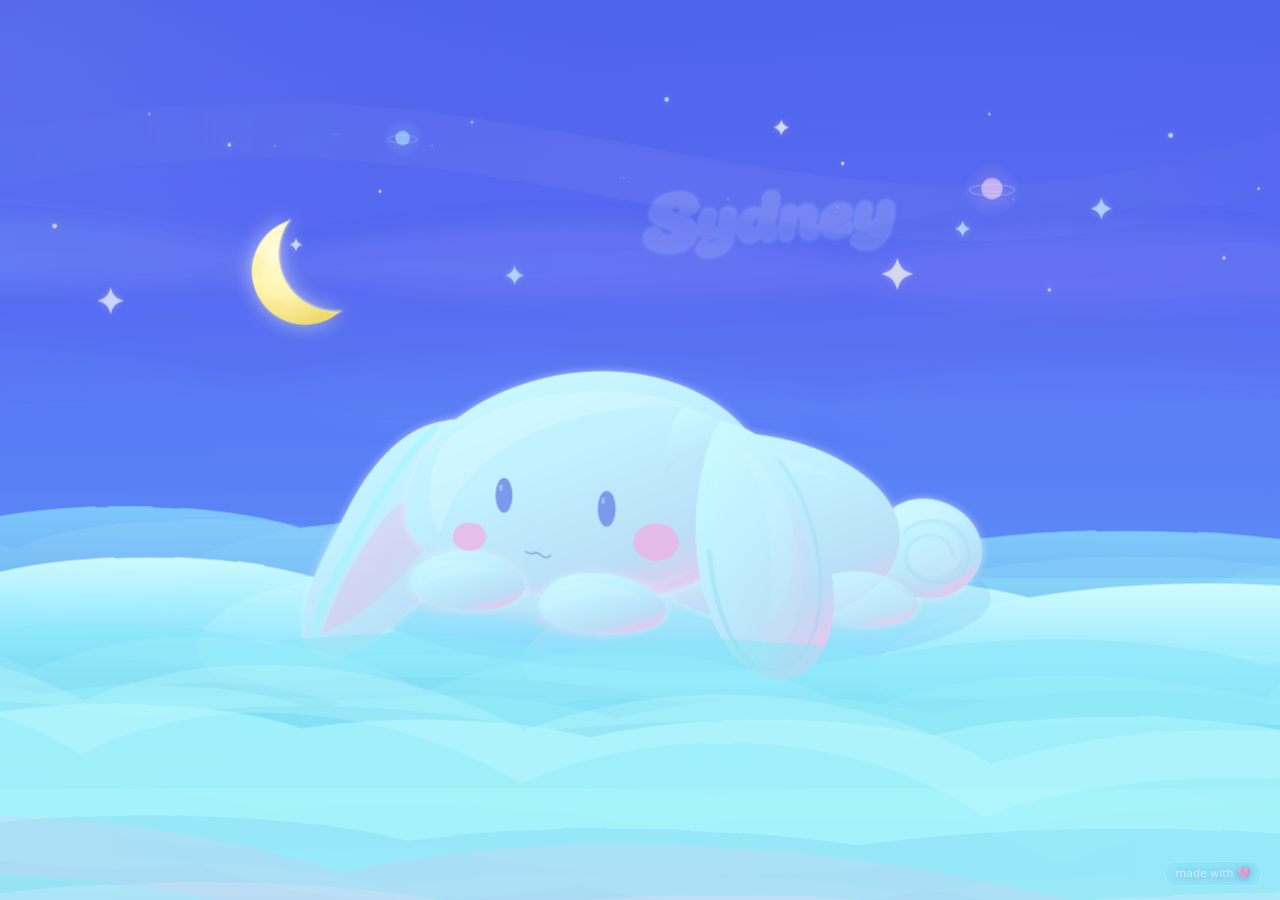
==== commit bd25deea: "." ====
--- a/sydney2/index.html
+++ b/sydney2/index.html
@@ -3,7 +3,7 @@
     <head>
         <meta charset="UTF-8" />
         <meta name="viewport" content="width=device-width, initial-scale=1.0" />
-        <title>Cinnamoroll Test</title>
+        <title>SYD</title>
         <link rel="stylesheet" href="css/style.css" />
     </head>
     <body>
@@ -14,6 +14,7 @@
                 data="assets/cinnamoroll-scene.svg"
                 aria-label="Syd<3"
             ></object>
+            <a class="credit-tag" href="https://xat.me/umbreon" target="_blank" rel="noopener noreferrer">made with 🩷</a>
         </main>
     </body>
 </html>
--- a/sydney2/css/style.css
+++ b/sydney2/css/style.css
@@ -22,6 +22,7 @@
 .stage {
     display: grid;
     place-items: center;
+    position: relative;
     width: 100vw;
     height: 100vh;
     height: 100dvh;
@@ -36,3 +37,28 @@
     border: 0;
     overflow: hidden;
 }
+
+.credit-tag {
+    position: fixed;
+    right: 18px;
+    bottom: 14px;
+    z-index: 2;
+    margin: 0;
+    padding: 5px 10px;
+    border: 1px solid rgba(222, 250, 255, 0.22);
+    border-radius: 999px;
+    color: rgba(244, 255, 255, 0.7);
+    font: 500 11px/1.2 system-ui, -apple-system, BlinkMacSystemFont, "Segoe UI", sans-serif;
+    letter-spacing: 0;
+    text-decoration: none;
+    text-shadow: 0 1px 8px rgba(53, 82, 200, 0.55);
+    background: rgba(100, 205, 245, 0.1);
+    backdrop-filter: blur(8px);
+    pointer-events: auto;
+}
+
+.credit-tag:hover {
+    color: rgba(255, 255, 255, 0.9);
+    border-color: rgba(222, 250, 255, 0.36);
+    background: rgba(118, 219, 250, 0.16);
+}
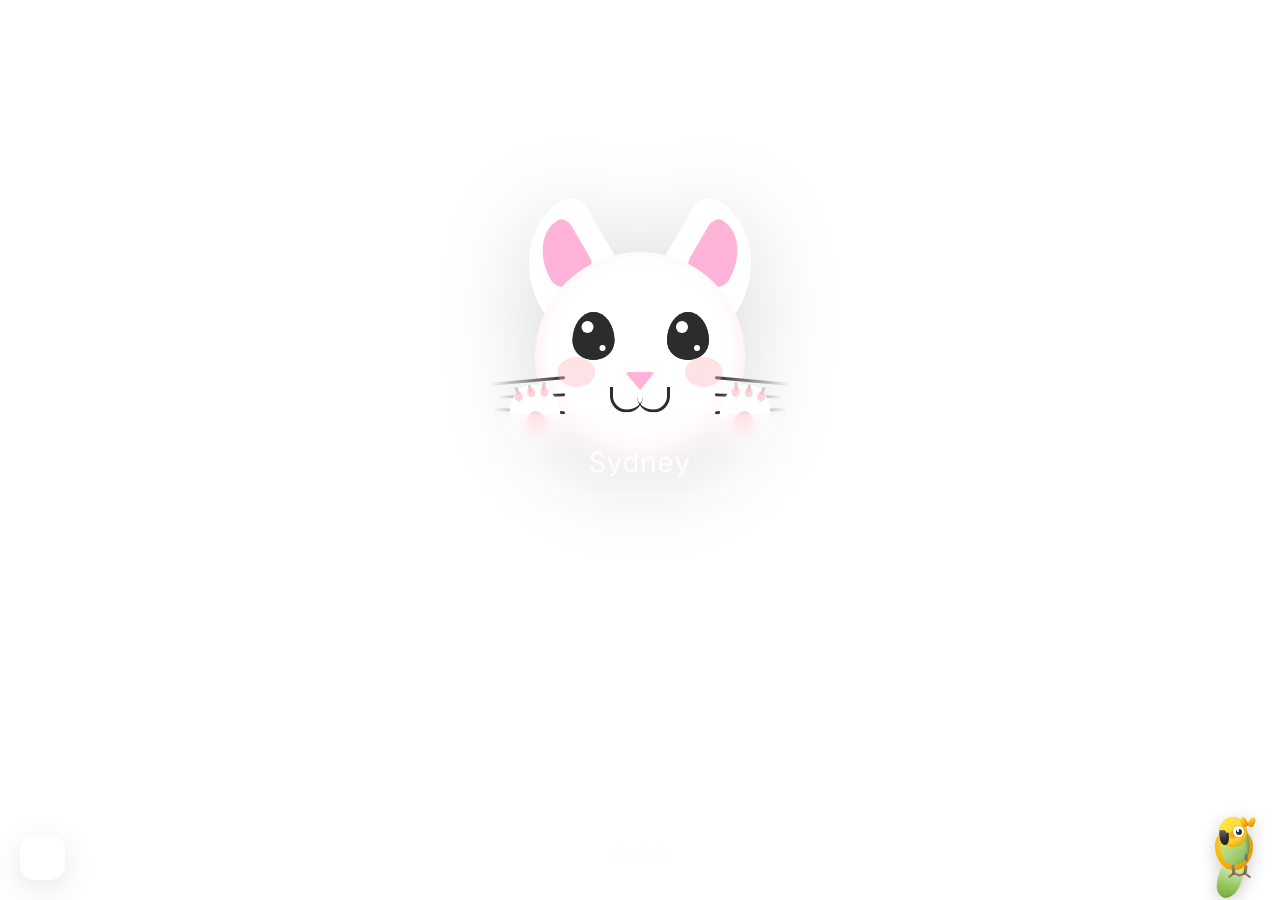
==== commit bcbfdbfd: "." ====
--- a/sydney2/index.html
+++ b/sydney2/index.html
@@ -1,20 +1,126 @@
-﻿<!doctype html>
+<!doctype html>
 <html lang="en">
     <head>
         <meta charset="UTF-8" />
         <meta name="viewport" content="width=device-width, initial-scale=1.0" />
-        <title>SYD</title>
+        <title>Sydney</title>
+        <link rel="preconnect" href="https://fonts.googleapis.com" />
+        <link rel="preconnect" href="https://fonts.gstatic.com" crossorigin />
+        <link
+            href="https://fonts.googleapis.com/css2?family=Geist+Mono:wght@100..900&display=swap"
+            rel="stylesheet"
+        />
         <link rel="stylesheet" href="css/style.css" />
+        <link rel="stylesheet" href="css/parrot.css" />
     </head>
     <body>
-        <main class="stage" aria-label="Syd<3">
-            <object
-                class="scene"
-                type="image/svg+xml"
-                data="assets/cinnamoroll-scene.svg"
-                aria-label="Syd<3"
-            ></object>
-            <a class="credit-tag" href="https://xat.me/umbreon" target="_blank" rel="noopener noreferrer">made with 🩷</a>
-        </main>
+        <!-- Sound toggle -->
+        <button class="sound-toggle" title="Toggle purr sound">
+            <div class="sound-icon">
+                <div class="sound-wave"></div>
+                <div class="sound-wave"></div>
+                <div class="sound-wave"></div>
+            </div>
+        </button>
+
+        <!-- Signature -->
+        <a href="https://xat.me/umbreon" target="_blank" rel="noopener noreferrer" class="signature" title="View source on GitHub">
+            <img src="signature.svg" alt="by karl">
+        </a>
+        <div class="kitten">
+            <div class="ear ear-left">
+                <div class="ear-inner"></div>
+            </div>
+            <div class="ear ear-right">
+                <div class="ear-inner"></div>
+            </div>
+
+            <div class="head">
+                <div class="whiskers">
+                    <div class="whisker whisker-left-1"></div>
+                    <div class="whisker whisker-left-2"></div>
+                    <div class="whisker whisker-left-3"></div>
+                    <div class="whisker whisker-right-1"></div>
+                    <div class="whisker whisker-right-2"></div>
+                    <div class="whisker whisker-right-3"></div>
+                </div>
+
+                <div class="eyes">
+                    <div class="eye">
+                        <div class="eye-shine"></div>
+                        <div class="eye-shine-small"></div>
+                    </div>
+                    <div class="eye">
+                        <div class="eye-shine"></div>
+                        <div class="eye-shine-small"></div>
+                    </div>
+                </div>
+
+                <div class="cheek cheek-left"></div>
+                <div class="cheek cheek-right"></div>
+
+                <div class="nose"></div>
+
+                <div class="mouth"></div>
+            </div>
+        </div>
+
+        <!-- Text display -->
+        <div class="glass-modal">
+            <p
+                style="
+                    margin: 0;
+                    color: rgba(255, 255, 255, 0.9);
+                    font-size: 28px;
+                    text-align: center;
+                "
+            >
+                Sydney
+            </p>
+        </div>
+
+        <div class="paw-container">
+            <div class="front-paw paw-left">
+                <div class="claw claw1"></div>
+                <div class="claw claw2"></div>
+                <div class="claw claw3"></div>
+                <div class="paw-pad paw-pad-main"></div>
+                <div class="paw-pad paw-pad-toe paw-pad-toe1"></div>
+                <div class="paw-pad paw-pad-toe paw-pad-toe2"></div>
+                <div class="paw-pad paw-pad-toe paw-pad-toe3"></div>
+            </div>
+
+            <div class="front-paw paw-right">
+                <div class="claw claw1"></div>
+                <div class="claw claw2"></div>
+                <div class="claw claw3"></div>
+                <div class="paw-pad paw-pad-main"></div>
+                <div class="paw-pad paw-pad-toe paw-pad-toe1"></div>
+                <div class="paw-pad paw-pad-toe paw-pad-toe2"></div>
+                <div class="paw-pad paw-pad-toe paw-pad-toe3"></div>
+            </div>
+        </div>
+
+        <!-- Parrot in corner -->
+        <div class="parrot">
+            <div class="parrot-tail"></div>
+            <div class="parrot-body">
+                <div class="parrot-chest"></div>
+            </div>
+            <div class="parrot-wing"></div>
+            <div class="parrot-head">
+                <div class="parrot-crest"></div>
+                <div class="parrot-eye"></div>
+                <div class="parrot-cheek"></div>
+                <div class="parrot-beak"></div>
+            </div>
+            <div class="parrot-feet">
+                <div class="parrot-foot parrot-foot-left"></div>
+                <div class="parrot-foot parrot-foot-right"></div>
+            </div>
+        </div>
+
+        <script src="js/script.js"></script>
+        <script src="js/parrot.js"></script>
     </body>
 </html>
--- a/sydney2/css/style.css
+++ b/sydney2/css/style.css
@@ -1,64 +1,506 @@
-:root {
-    color-scheme: dark;
-    --sky-fallback: #4257ed;
-}
-
 * {
+    margin: 0;
+    padding: 0;
     box-sizing: border-box;
 }
 
-html,
 body {
+    font-family: "Geist Mono", monospace;
+    background: url('../public/background.png') no-repeat center center;
+    background-size: 100% 100%;
+    min-height: 100vh;
+    width: 100%;
+    overflow: hidden;
+    position: relative;
+    display: flex;
+    align-items: center;
+    justify-content: center;
+}
+
+body::before {
+    content: "";
+    position: absolute;
+    top: 0;
+    left: 0;
     width: 100%;
     height: 100%;
-    margin: 0;
-}
-
-body {
-    overflow: hidden;
-    background: var(--sky-fallback);
-}
-
-.stage {
-    display: grid;
-    place-items: center;
+    background-image:
+        repeating-linear-gradient(
+            0deg,
+            transparent,
+            transparent 2px,
+            rgba(255, 255, 255, 0.03) 2px,
+            rgba(255, 255, 255, 0.03) 4px
+        ),
+        repeating-linear-gradient(
+            90deg,
+            transparent,
+            transparent 2px,
+            rgba(255, 255, 255, 0.03) 2px,
+            rgba(255, 255, 255, 0.03) 4px
+        );
+    opacity: 0.5;
+    pointer-events: none;
+}
+
+/* Control buttons */
+.sound-toggle {
+    position: fixed;
+    bottom: 20px;
+    left: 20px;
+    width: 45px;
+    height: 45px;
+    border: 2px solid rgba(255, 255, 255, 0.3);
+    background: rgba(255, 255, 255, 0.25);
+    backdrop-filter: blur(15px);
+    -webkit-backdrop-filter: blur(15px);
+    border-radius: 15px;
+    cursor: pointer;
+    transition: all 0.3s cubic-bezier(0.4, 0, 0.2, 1);
+    z-index: 100;
+    box-shadow: 0 8px 32px rgba(0, 0, 0, 0.1);
+    display: flex;
+    align-items: center;
+    justify-content: center;
+}
+
+.sound-toggle:hover {
+    background: rgba(255, 255, 255, 0.4);
+    transform: translateY(-5px);
+    box-shadow: 0 12px 40px rgba(0, 0, 0, 0.15);
+    border-color: rgba(255, 255, 255, 0.5);
+}
+
+.sound-toggle:active {
+    transform: translateY(-2px);
+    box-shadow: 0 6px 24px rgba(0, 0, 0, 0.1);
+}
+
+/* Signature watermark */
+.signature {
+    position: fixed;
+    bottom: 30px;
+    left: 50%;
+    transform: translateX(-50%);
+    z-index: 100;
+    opacity: 0.5;
+    transition: all 0.3s ease;
+    text-decoration: none;
+    cursor: pointer;
+}
+
+.signature img {
+    height: 24px;
+    width: auto;
+    filter: drop-shadow(0 2px 4px rgba(0, 0, 0, 0.1));
+}
+
+.signature:hover {
+    opacity: 0.9;
+    transform: translateX(-50%) translateY(-2px);
+}
+
+.sound-icon {
     position: relative;
-    width: 100vw;
-    height: 100vh;
-    height: 100dvh;
-    background: var(--sky-fallback);
-}
-
-.scene {
-    display: block;
-    width: 100vw;
-    height: 100vh;
-    height: 100dvh;
-    border: 0;
-    overflow: hidden;
-}
-
-.credit-tag {
+    width: 22px;
+    height: 22px;
+    display: flex;
+    align-items: center;
+    justify-content: center;
+    gap: 3px;
+}
+
+.sound-wave {
+    width: 2.5px;
+    background: white;
+    border-radius: 2px;
+    animation: sound-pulse 1s ease-in-out infinite;
+}
+
+.sound-wave:nth-child(1) {
+    height: 10px;
+    animation-delay: 0s;
+}
+
+.sound-wave:nth-child(2) {
+    height: 16px;
+    animation-delay: 0.2s;
+}
+
+.sound-wave:nth-child(3) {
+    height: 13px;
+    animation-delay: 0.4s;
+}
+
+@keyframes sound-pulse {
+    0%,
+    100% {
+        transform: scaleY(1);
+    }
+    50% {
+        transform: scaleY(0.5);
+    }
+}
+
+.sound-toggle.muted .sound-wave {
+    animation: none;
+    opacity: 0.3;
+}
+
+.sound-toggle.muted::after {
+    content: "";
+    position: absolute;
+    width: 26px;
+    height: 2px;
+    background: white;
+    transform: rotate(-45deg);
+    border-radius: 2px;
+}
+
+.kitten {
     position: fixed;
-    right: 18px;
-    bottom: 14px;
-    z-index: 2;
-    margin: 0;
-    padding: 5px 10px;
-    border: 1px solid rgba(222, 250, 255, 0.22);
-    border-radius: 999px;
-    color: rgba(244, 255, 255, 0.7);
-    font: 500 11px/1.2 system-ui, -apple-system, BlinkMacSystemFont, "Segoe UI", sans-serif;
-    letter-spacing: 0;
-    text-decoration: none;
-    text-shadow: 0 1px 8px rgba(53, 82, 200, 0.55);
-    background: rgba(100, 205, 245, 0.1);
-    backdrop-filter: blur(8px);
-    pointer-events: auto;
-}
-
-.credit-tag:hover {
-    color: rgba(255, 255, 255, 0.9);
-    border-color: rgba(222, 250, 255, 0.36);
-    background: rgba(118, 219, 250, 0.16);
-}
+    top: 38%;
+    left: 50%;
+    transform: translate(-50%, -50%) scale(1.5);
+    width: 240px;
+    height: 240px;
+    filter: drop-shadow(0 10px 30px rgba(0, 0, 0, 0.15));
+}
+
+.head {
+    position: absolute;
+    width: 140px;
+    height: 140px;
+    background: white;
+    border-radius: 50%;
+    top: 60px;
+    left: 50px;
+    box-shadow: inset 0 -5px 15px rgba(255, 182, 193, 0.3);
+}
+
+.ear {
+    position: absolute;
+    width: 60px;
+    height: 70px;
+    background: white;
+    border-radius: 80% 20% 20% 20%;
+    top: 30px;
+}
+
+.ear-left {
+    left: 40px;
+    transform: rotate(-30deg);
+}
+
+.ear-right {
+    right: 40px;
+    transform: rotate(30deg) scaleX(-1);
+}
+
+.ear-inner {
+    position: absolute;
+    width: 30px;
+    height: 40px;
+    background: #ffb3d9;
+    border-radius: 80% 20% 20% 20%;
+    top: 10px;
+    left: 15px;
+    animation: inner-ear-flap 3s ease-in-out infinite;
+}
+
+@keyframes inner-ear-flap {
+    0%,
+    100% {
+        transform: scaleY(1);
+    }
+    50% {
+        transform: scaleY(0.95);
+    }
+}
+
+.eyes {
+    position: absolute;
+    width: 100%;
+    top: 40px;
+    display: flex;
+    justify-content: center;
+    gap: 35px;
+}
+
+.eye {
+    position: relative;
+    width: 28px;
+    height: 32px;
+    background: #2c2c2c;
+    border-radius: 50% 50% 50% 50% / 60% 60% 40% 40%;
+    --pupil-x: 0px;
+    --pupil-y: 0px;
+}
+
+.eye::before {
+    content: "";
+    position: absolute;
+    width: 100%;
+    height: 100%;
+    background: #2c2c2c;
+    border-radius: inherit;
+    transform: translate(var(--pupil-x), var(--pupil-y));
+    transition: transform 0.1s ease;
+}
+
+.eye-shine {
+    position: absolute;
+    width: 8px;
+    height: 8px;
+    background: white;
+    border-radius: 50%;
+    top: 6px;
+    left: 6px;
+    z-index: 1;
+}
+
+.eye-shine-small {
+    position: absolute;
+    width: 4px;
+    height: 4px;
+    background: white;
+    border-radius: 50%;
+    bottom: 6px;
+    right: 6px;
+    z-index: 1;
+}
+
+.nose {
+    position: absolute;
+    width: 0;
+    height: 0;
+    border-left: 10px solid transparent;
+    border-right: 10px solid transparent;
+    border-top: 12px solid #ffb3d9;
+    top: 80px;
+    left: 60px;
+    border-radius: 3px;
+}
+
+.mouth {
+    position: absolute;
+    top: 90px;
+    left: 70px;
+}
+
+.mouth::before,
+.mouth::after {
+    content: "";
+    position: absolute;
+    width: 20px;
+    height: 15px;
+    border: 2px solid #2c2c2c;
+    border-top: none;
+    border-radius: 0 0 20px 20px;
+}
+
+.mouth::before {
+    left: -20px;
+    border-right: none;
+}
+
+.mouth::after {
+    right: -20px;
+    border-left: none;
+}
+
+.whiskers {
+    position: absolute;
+    width: 100%;
+    height: 100%;
+    top: 0;
+    left: 0;
+}
+
+.whisker {
+    position: absolute;
+    height: 2px;
+    border-radius: 2px;
+    top: 85px;
+}
+
+.whisker-left-1 {
+    width: 50px;
+    left: -30px;
+    background: linear-gradient(to left, #2c2c2c, transparent);
+    transform: rotate(-5deg);
+}
+
+.whisker-left-2 {
+    width: 45px;
+    left: -25px;
+    top: 95px;
+    background: linear-gradient(to left, #2c2c2c, transparent);
+    transform: rotate(-2deg);
+}
+
+.whisker-left-3 {
+    width: 48px;
+    left: -28px;
+    top: 105px;
+    background: linear-gradient(to left, #2c2c2c, transparent);
+    transform: rotate(3deg);
+}
+
+.whisker-right-1 {
+    width: 50px;
+    right: -30px;
+    background: linear-gradient(to right, #2c2c2c, transparent);
+    transform: rotate(5deg);
+}
+
+.whisker-right-2 {
+    width: 45px;
+    right: -25px;
+    top: 95px;
+    background: linear-gradient(to right, #2c2c2c, transparent);
+    transform: rotate(2deg);
+}
+
+.whisker-right-3 {
+    width: 48px;
+    right: -28px;
+    top: 105px;
+    background: linear-gradient(to right, #2c2c2c, transparent);
+    transform: rotate(-3deg);
+}
+
+.cheek {
+    position: absolute;
+    width: 25px;
+    height: 20px;
+    background: rgba(255, 182, 193, 0.4);
+    border-radius: 50%;
+    top: 70px;
+}
+
+.cheek-left {
+    left: 15px;
+}
+
+.cheek-right {
+    right: 15px;
+}
+
+@keyframes breathe {
+    0%,
+    100% {
+        transform: translate(-50%, -50%) scale(1.5);
+    }
+    50% {
+        transform: translate(-50%, -50%) scale(1.53);
+    }
+}
+
+.kitten {
+    animation: breathe 4s ease-in-out infinite;
+}
+
+/* Text display */
+.glass-modal {
+    position: fixed;
+    top: 46%;
+    left: 50%;
+    transform: translateX(-50%);
+    width: 300px;
+    padding: 30px;
+    background: rgba(255, 255, 255, 0.15);
+    backdrop-filter: blur(10px);
+    -webkit-backdrop-filter: blur(10px);
+    border-radius: 20px;
+    z-index: 10;
+}
+
+.paw-container {
+    position: fixed;
+    top: 46%;
+    left: 50%;
+    transform: translateX(-50%);
+    width: 300px;
+    height: 0;
+    pointer-events: none;
+    z-index: 5;
+}
+
+.front-paw {
+    position: absolute;
+    width: 50px;
+    height: 60px;
+    background: white;
+    border-radius: 50% 50% 40% 40%;
+    top: -30px;
+}
+
+.paw-left {
+    left: 20px;
+    transform: rotate(-10deg);
+}
+
+.paw-right {
+    right: 20px;
+    transform: rotate(10deg);
+}
+
+.paw-pad {
+    position: absolute;
+    background: rgba(255, 182, 193, 0.6);
+    border-radius: 50%;
+}
+
+.paw-pad-main {
+    width: 20px;
+    height: 25px;
+    bottom: 8px;
+    left: 50%;
+    transform: translateX(-50%);
+    border-radius: 50% 50% 50% 50% / 60% 60% 40% 40%;
+}
+
+.paw-pad-toe {
+    width: 8px;
+    height: 10px;
+}
+
+.paw-pad-toe1 {
+    top: 5px;
+    left: 8px;
+}
+
+.paw-pad-toe2 {
+    top: 3px;
+    left: 21px;
+}
+
+.paw-pad-toe3 {
+    top: 5px;
+    right: 8px;
+}
+
+.claw {
+    position: absolute;
+    width: 3px;
+    height: 8px;
+    background: rgba(200, 200, 200, 0.8);
+    border-radius: 2px;
+    top: 0;
+}
+
+.claw1 {
+    left: 10px;
+    transform: rotate(-15deg);
+}
+
+.claw2 {
+    left: 23px;
+    transform: rotate(0deg);
+}
+
+.claw3 {
+    right: 10px;
+    transform: rotate(15deg);
+}
--- a/sydney2/css/parrot.css
+++ b/sydney2/css/parrot.css
@@ -0,0 +1,309 @@
+/* Parrot container - sitting on branch */
+.parrot {
+    position: fixed;
+    bottom: 20px;
+    right: 20px;
+    width: 4.5vw;
+    height: 5.2vw;
+    min-width: 50px;
+    min-height: 58px;
+    max-width: 70px;
+    max-height: 81px;
+    z-index: 50;
+    filter: drop-shadow(0 4px 8px rgba(0, 0, 0, 0.2));
+    pointer-events: auto;
+    cursor: pointer;
+    transition: transform 0.3s ease;
+}
+
+.parrot:hover {
+    transform: scale(1.1);
+}
+
+/* Parrot body - egg-shaped, classic bird body - Sun Conure yellow/orange */
+.parrot-body {
+    position: absolute;
+    width: 38px;
+    height: 42px;
+    background: linear-gradient(160deg, #ffd93d 0%, #ffb700 60%, #ff9500 100%);
+    border-radius: 50% 50% 48% 48% / 42% 42% 58% 58%;
+    bottom: 10px;
+    left: 13px;
+    box-shadow: inset -2px 3px 6px rgba(0, 0, 0, 0.2);
+}
+
+/* Chest patch - yellow-orange gradient belly like real Sun Conure */
+.parrot-chest {
+    position: absolute;
+    width: 22px;
+    height: 28px;
+    background: linear-gradient(150deg, #ffeb3b 0%, #ffc107 40%, #ff9800 100%);
+    border-radius: 50%;
+    bottom: 4px;
+    left: 8px;
+    box-shadow: inset 0 1px 3px rgba(255, 255, 255, 0.3);
+}
+
+/* Parrot head - slightly oval, natural shape - golden yellow/orange */
+.parrot-head {
+    position: absolute;
+    width: 28px;
+    height: 30px;
+    background: linear-gradient(140deg, #ffeb3b 0%, #ffd93d 50%, #ffc107 100%);
+    border-radius: 50% 50% 48% 48%;
+    top: 4px;
+    left: 17px;
+    box-shadow: inset -1px -2px 4px rgba(0, 0, 0, 0.15);
+}
+
+/* Parrot beak - black hooked parrot beak */
+.parrot-beak {
+    position: absolute;
+    width: 9px;
+    height: 12px;
+    background: linear-gradient(to bottom, #424242 0%, #212121 100%);
+    border-radius: 0 0 55% 55% / 0 0 65% 65%;
+    top: 16px;
+    left: 1px;
+    transform: rotate(-5deg);
+    box-shadow: inset -1px 1px 2px rgba(0, 0, 0, 0.4);
+    z-index: 2;
+}
+
+.parrot-beak::before {
+    content: '';
+    position: absolute;
+    width: 7px;
+    height: 7px;
+    background: linear-gradient(to bottom, #616161 0%, #424242 100%);
+    border-radius: 0 55% 45% 45%;
+    top: -3px;
+    left: 0;
+}
+
+/* Parrot eye - large expressive eye */
+.parrot-eye {
+    position: absolute;
+    width: 11px;
+    height: 11px;
+    background: white;
+    border-radius: 50%;
+    top: 9px;
+    left: 14px;
+    box-shadow: 0 0 2px rgba(0, 0, 0, 0.3);
+    z-index: 3;
+}
+
+.parrot-eye::before {
+    content: '';
+    position: absolute;
+    width: 6px;
+    height: 6px;
+    background: #2c2c2c;
+    border-radius: 50%;
+    top: 2.5px;
+    left: 2.5px;
+    animation: parrot-blink 6s infinite;
+}
+
+.parrot-eye::after {
+    content: '';
+    position: absolute;
+    width: 2.5px;
+    height: 2.5px;
+    background: white;
+    border-radius: 50%;
+    top: 3px;
+    left: 3.5px;
+    z-index: 1;
+}
+
+@keyframes parrot-blink {
+    0%, 96%, 100% {
+        transform: scaleY(1);
+    }
+    98% {
+        transform: scaleY(0.1);
+    }
+}
+
+/* Parrot wing - folded naturally against body - yellow to green gradient */
+.parrot-wing {
+    position: absolute;
+    width: 30px;
+    height: 34px;
+    background: linear-gradient(145deg, #ffeb3b 0%, #aed581 50%, #7cb342 100%);
+    border-radius: 42% 8% 62% 48%;
+    bottom: 15px;
+    left: 18px;
+    transform: rotate(-10deg);
+    box-shadow: inset -2px 2px 4px rgba(0, 0, 0, 0.3);
+}
+
+/* Wing feather accent - tiny blue flight feather tips (barely visible) */
+.parrot-wing::after {
+    content: '';
+    position: absolute;
+    width: 3px;
+    height: 8px;
+    background: linear-gradient(to bottom, #5c6bc0 0%, #3f51b5 100%);
+    border-radius: 50%;
+    bottom: 2px;
+    right: 4px;
+    transform: rotate(5deg);
+    opacity: 0.7;
+}
+
+/* Parrot tail - elegant, flowing tail feathers hanging down - yellow to green gradient */
+.parrot-tail {
+    position: absolute;
+    width: 22px;
+    height: 46px;
+    background: linear-gradient(to bottom, #ffeb3b 0%, #c5e1a5 40%, #9ccc65 70%, #7cb342 100%);
+    border-radius: 50% 50% 46% 46%;
+    bottom: -20px;
+    right: 10px;
+    transform-origin: top center;
+    transform: rotate(20deg);
+    box-shadow: inset -1px 0 3px rgba(0, 0, 0, 0.3);
+    animation: tail-sway 4s ease-in-out infinite;
+}
+
+/* Individual tail feathers - layered depth effect - yellow to green */
+.parrot-tail::before {
+    content: '';
+    position: absolute;
+    width: 18px;
+    height: 42px;
+    background: linear-gradient(to bottom, rgba(255, 235, 59, 0.9) 0%, rgba(197, 225, 165, 0.9) 40%, rgba(156, 204, 101, 0.9) 70%, rgba(124, 179, 66, 0.9) 100%);
+    border-radius: 50% 50% 44% 44%;
+    top: 2px;
+    right: 5px;
+}
+
+.parrot-tail::after {
+    content: '';
+    position: absolute;
+    width: 14px;
+    height: 38px;
+    background: linear-gradient(to bottom, rgba(255, 235, 59, 0.75) 0%, rgba(197, 225, 165, 0.75) 40%, rgba(156, 204, 101, 0.75) 70%, rgba(124, 179, 66, 0.75) 100%);
+    border-radius: 50% 50% 42% 42%;
+    top: 4px;
+    left: 9px;
+}
+
+@keyframes tail-sway {
+    0%, 100% {
+        transform: rotate(18deg);
+    }
+    50% {
+        transform: rotate(22deg);
+    }
+}
+
+/* Parrot crest feathers - bright yellow/orange crest */
+.parrot-crest {
+    position: absolute;
+    top: 0px;
+    left: 20px;
+    width: 18px;
+    height: 10px;
+    z-index: 4;
+}
+
+.parrot-crest::before,
+.parrot-crest::after {
+    content: '';
+    position: absolute;
+    width: 6px;
+    height: 10px;
+    background: linear-gradient(to top, #ff9500 0%, #ffc107 60%, #ffeb3b 100%);
+    border-radius: 50% 50% 30% 30%;
+    box-shadow: inset -1px 0 2px rgba(0, 0, 0, 0.2);
+}
+
+.parrot-crest::before {
+    left: 2px;
+    transform: rotate(-25deg);
+}
+
+.parrot-crest::after {
+    right: 2px;
+    transform: rotate(25deg);
+}
+
+/* Parrot feet - gripping branch, more visible */
+.parrot-feet {
+    position: absolute;
+    bottom: 5px;
+    left: 24px;
+    width: 26px;
+    height: 16px;
+}
+
+.parrot-foot {
+    position: absolute;
+    width: 2.5px;
+    height: 10px;
+    background: linear-gradient(to bottom, #a0826d 0%, #8d7355 50%, #6b5840 100%);
+    border-radius: 1.5px;
+    bottom: 0;
+}
+
+.parrot-foot-left {
+    left: 6px;
+    transform: rotate(-8deg);
+}
+
+.parrot-foot-right {
+    right: 6px;
+    transform: rotate(8deg);
+}
+
+/* Toes gripping branch - more defined */
+.parrot-foot::before,
+.parrot-foot::after {
+    content: '';
+    position: absolute;
+    width: 7px;
+    height: 2px;
+    background: linear-gradient(to right, #a0826d 0%, #8d7355 50%, #6b5840 100%);
+    bottom: -1px;
+    border-radius: 1px;
+}
+
+.parrot-foot::before {
+    left: -5px;
+    transform: rotate(-30deg);
+}
+
+.parrot-foot::after {
+    right: -5px;
+    transform: rotate(30deg);
+}
+
+/* Colorful cheek patch - orange/peach cheek patch */
+.parrot-cheek {
+    position: absolute;
+    width: 9px;
+    height: 8px;
+    background: radial-gradient(circle, rgba(255, 152, 0, 0.85) 0%, rgba(255, 152, 0, 0.45) 70%, transparent 100%);
+    border-radius: 50%;
+    top: 14px;
+    left: 9px;
+    z-index: 2;
+}
+
+/* Subtle idle animation */
+@keyframes parrot-idle {
+    0%, 100% {
+        transform: scale(1) translateY(0);
+    }
+    50% {
+        transform: scale(1.01) translateY(-2px);
+    }
+}
+
+.parrot {
+    animation: parrot-idle 3.5s ease-in-out infinite;
+}
